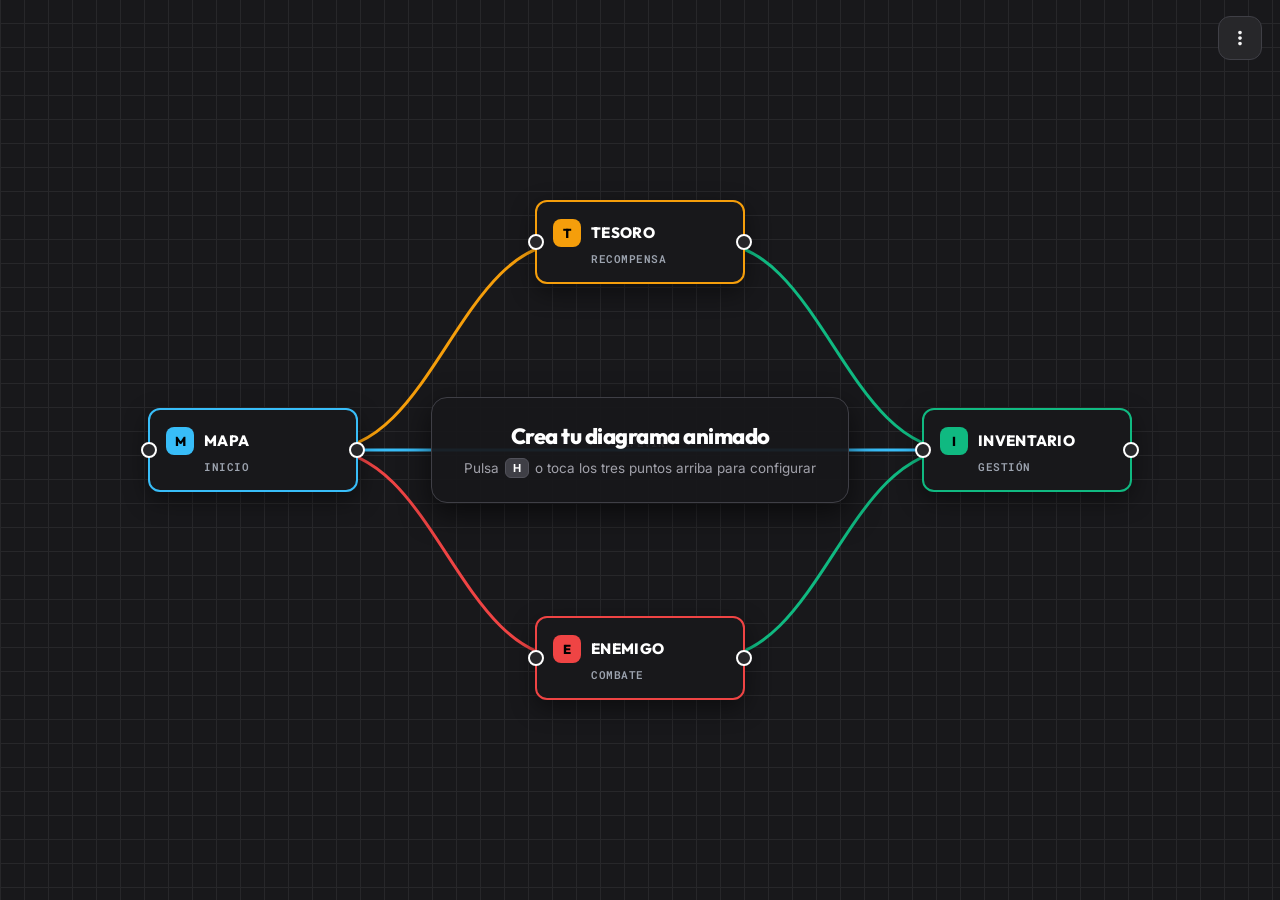
==== flowmotion/index.html @ aada5328 "feat(flowmotion): anadir FlowMotion Studio para diagramas animados y mazmorras procedurales con IA" ====
<!DOCTYPE html>
<html lang="es">
<head>
  <script>
    (function() {
      let p = window.location.pathname;
      if (p.endsWith('.html')) p = p.replace(/\.html$/, '');
      if (p.endsWith('/') && p !== '/') p = p.slice(0, -1);
      if (p !== window.location.pathname) {
        window.history.replaceState(null, '', p + window.location.search + window.location.hash);
      }
    })();
  </script>
  <meta charset="UTF-8">
  <meta name="viewport" content="width=device-width, initial-scale=1.0">
  <title>FlowMotion - Diagramas y Mazmorras Animadas</title>
  <link rel="icon" href="/favicon.ico" sizes="any">
  <link rel="preconnect" href="https://fonts.googleapis.com">
  <link rel="preconnect" href="https://fonts.gstatic.com">
  <link href="https://fonts.googleapis.com/css2?family=Inter:wght@400;500;600;700;800;900&family=Outfit:wght@600;700;800;900&family=Roboto+Mono:wght@400;600&display=swap" rel="stylesheet">
  <link rel="stylesheet" href="/flowmotion/style.css">
</head>
<body class="bg-transparent">

  <!-- Mensaje de bienvenida inicial en el centro -->
  <div id="welcome-hint" class="welcome-hint" title="Haz clic o pulsa H para abrir el panel">
    <div class="welcome-hint-title">Crea tu diagrama animado</div>
    <div class="welcome-hint-sub">
      Pulsa <kbd class="keyboard-badge">H</kbd> o toca los tres puntos arriba para configurar
    </div>
  </div>

  <!-- Botón 3 Puntos Arriba a la Derecha -->
  <button class="top-menu-btn" id="menu-btn" title="Configurar FlowMotion">
    <svg viewBox="0 0 24 24">
      <path d="M12 8c1.1 0 2-.9 2-2s-.9-2-2-2-2 .9-2 2 .9 2 2 2zm0 2c-1.1 0-2 .9-2 2s.9 2 2 2 2-.9 2-2-.9-2-2-2zm0 6c-1.1 0-2 .9-2 2s.9 2 2 2 2-.9 2-2-.9-2-2-2z"/>
    </svg>
  </button>

  <!-- LIENZO DE ANIMACIÓN -->
  <div id="stage">
    <!-- Capa SVG para conexiones y flechas -->
    <svg id="stage-connections-svg" class="stage-svg-layer">
      <defs>
        <!-- Marcadores de flechas para cada color -->
        <marker id="arrowhead-sky" markerWidth="10" markerHeight="10" refX="8" refY="5" orient="auto">
          <path d="M 0 1 L 9 5 L 0 9 z" fill="#38bdf8"/>
        </marker>
        <marker id="arrowhead-amber" markerWidth="10" markerHeight="10" refX="8" refY="5" orient="auto">
          <path d="M 0 1 L 9 5 L 0 9 z" fill="#f59e0b"/>
        </marker>
        <marker id="arrowhead-emerald" markerWidth="10" markerHeight="10" refX="8" refY="5" orient="auto">
          <path d="M 0 1 L 9 5 L 0 9 z" fill="#10b981"/>
        </marker>
        <marker id="arrowhead-rose" markerWidth="10" markerHeight="10" refX="8" refY="5" orient="auto">
          <path d="M 0 1 L 9 5 L 0 9 z" fill="#ef4444"/>
        </marker>
        <marker id="arrowhead-violet" markerWidth="10" markerHeight="10" refX="8" refY="5" orient="auto">
          <path d="M 0 1 L 9 5 L 0 9 z" fill="#a855f7"/>
        </marker>
        <marker id="arrowhead-white" markerWidth="10" markerHeight="10" refX="8" refY="5" orient="auto">
          <path d="M 0 1 L 9 5 L 0 9 z" fill="#ffffff"/>
        </marker>
      </defs>
      <!-- Grupo de líneas dinámicas -->
      <g id="connections-group"></g>
      <!-- Línea temporal al arrastrar para conectar punta a punta -->
      <path id="drag-connect-path" class="drag-connect-path" d="" fill="none" stroke="#38bdf8" stroke-width="3" stroke-dasharray="6,6" style="display: none;"/>
    </svg>

    <!-- Contenedor interactivo de bloques / nodos -->
    <div id="nodes-container" class="nodes-container"></div>

    <!-- Contenedor para el modo Mazmorra / Cuadrícula 5x5 Procedural -->
    <div id="dungeon-container" class="dungeon-container" style="display: none;">
      <div class="dungeon-wrapper">
        <div class="dungeon-header">
          <span class="dungeon-title">MAZMORRA PROCEDURAL 5x5</span>
          <span class="dungeon-sub" id="dungeon-step-info">Paso 0 / 25</span>
        </div>
        <div id="dungeon-grid" class="dungeon-grid"></div>
        <div class="dungeon-legend">
          <span class="legend-item"><span class="legend-color legend-start"></span> Inicio</span>
          <span class="legend-item"><span class="legend-color legend-good"></span> Camino Válido</span>
          <span class="legend-item"><span class="legend-color legend-bad"></span> Trampa / Bloqueo</span>
          <span class="legend-item"><span class="legend-color legend-goal"></span> Meta</span>
        </div>
      </div>
    </div>
  </div>

  <!-- PANEL DE CONTROL FLOTANTE (ESTILO POPFX) -->
  <aside class="control-panel hidden" id="control-panel">
    
    <!-- Pestañas de Selección (Iconos vectoriales limpios sin emojis) -->
    <div class="panel-tabs">
      <button class="tab-btn active" data-tab="tab-blocks">
        <svg viewBox="0 0 24 24" width="15" height="15" fill="none" stroke="currentColor" stroke-width="2" stroke-linecap="round" stroke-linejoin="round">
          <rect x="3" y="3" width="7" height="7"></rect>
          <rect x="14" y="3" width="7" height="7"></rect>
          <rect x="14" y="14" width="7" height="7"></rect>
          <rect x="3" y="14" width="7" height="7"></rect>
        </svg>
        <span>Bloques</span>
      </button>
      <button class="tab-btn" data-tab="tab-settings">
        <svg viewBox="0 0 24 24" width="15" height="15" fill="none" stroke="currentColor" stroke-width="2" stroke-linecap="round" stroke-linejoin="round">
          <polyline points="22 12 18 12 15 21 9 3 6 12 2 12"></polyline>
        </svg>
        <span>Animación</span>
      </button>
      <button class="tab-btn" data-tab="tab-screen">
        <svg viewBox="0 0 24 24" width="15" height="15" fill="none" stroke="currentColor" stroke-width="2" stroke-linecap="round" stroke-linejoin="round">
          <rect x="2" y="3" width="20" height="14" rx="2" ry="2"></rect>
          <line x1="8" y1="21" x2="16" y2="21"></line>
          <line x1="12" y1="17" x2="12" y2="21"></line>
        </svg>
        <span>Fondo</span>
      </button>
      <button class="tab-btn" data-tab="tab-export">
        <svg viewBox="0 0 24 24" width="15" height="15" fill="none" stroke="currentColor" stroke-width="2" stroke-linecap="round" stroke-linejoin="round">
          <path d="M21 15v4a2 2 0 0 1-2 2H5a2 2 0 0 1-2-2v-4"></path>
          <polyline points="7 10 12 15 17 10"></polyline>
          <line x1="12" y1="15" x2="12" y2="3"></line>
        </svg>
        <span>Descargar</span>
      </button>
    </div>

    <!-- Contenido del Panel -->
    <div class="panel-body">
      
      <!-- TAB 1: BLOQUES, CONEXIONES Y PRESETS CON IA -->
      <div class="tab-content active" id="tab-blocks">
        
        <!-- Botones Principales de IA -->
        <div class="ai-action-bar">
          <button type="button" class="btn-ai-import" id="btn-open-ai-modal">
            <svg viewBox="0 0 24 24" width="15" height="15" fill="none" stroke="currentColor" stroke-width="2.2" stroke-linecap="round" stroke-linejoin="round">
              <polyline points="16 18 22 12 16 6"></polyline>
              <polyline points="8 6 2 12 8 18"></polyline>
            </svg>
            <span>Importar Código IA</span>
          </button>
          <button type="button" class="btn-ai-prompt" id="btn-open-prompt-modal" title="Copiar prompt maestro para ChatGPT, Claude o Gemini">
            <svg viewBox="0 0 24 24" width="15" height="15" fill="none" stroke="currentColor" stroke-width="2.2" stroke-linecap="round" stroke-linejoin="round">
              <rect x="9" y="9" width="13" height="13" rx="2" ry="2"></rect>
              <path d="M5 15H4a2 2 0 0 1-2-2V4a2 2 0 0 1 2-2h9a2 2 0 0 1 2 2v1"></path>
            </svg>
            <span>Prompt Maestro</span>
          </button>
        </div>

        <!-- Presets Rápidos -->
        <div class="presets-title">PRESETS INSTANTÁNEOS:</div>
        <div class="preset-btn-group">
          <button type="button" class="preset-btn" id="btn-preset-castlecat">
            <svg viewBox="0 0 24 24" width="14" height="14" fill="none" stroke="currentColor" stroke-width="2"><circle cx="12" cy="12" r="10"/><path d="M12 6v6l4 2"/></svg>
            Ciclo de Juego (RPG)
          </button>
          <button type="button" class="preset-btn" id="btn-preset-server">
            <svg viewBox="0 0 24 24" width="14" height="14" fill="none" stroke="currentColor" stroke-width="2"><rect x="2" y="2" width="20" height="8" rx="2"/><rect x="2" y="14" width="20" height="8" rx="2"/><line x1="6" y1="6" x2="6.01" y2="6"/><line x1="6" y1="18" x2="6.01" y2="18"/></svg>
            Estructura Servidor
          </button>
          <button type="button" class="preset-btn" id="btn-preset-dungeon">
            <svg viewBox="0 0 24 24" width="14" height="14" fill="none" stroke="currentColor" stroke-width="2"><rect x="3" y="3" width="7" height="7"/><rect x="14" y="3" width="7" height="7"/><rect x="14" y="14" width="7" height="7"/><rect x="3" y="14" width="7" height="7"/></svg>
            Mazmorra 5x5
          </button>
          <button type="button" class="preset-btn" id="btn-preset-tree">
            <svg viewBox="0 0 24 24" width="14" height="14" fill="none" stroke="currentColor" stroke-width="2"><circle cx="12" cy="5" r="3"/><circle cx="5" cy="19" r="3"/><circle cx="19" cy="19" r="3"/><path d="M12 8v4m-7 4l4.5-4m10 0l-4.5 4"/></svg>
            Árbol Habilidades
          </button>
        </div>

        <!-- Acciones de Bloques -->
        <div class="block-actions-row">
          <button type="button" class="btn-block-action" id="btn-add-block">
            <svg viewBox="0 0 24 24" width="14" height="14" fill="none" stroke="currentColor" stroke-width="2.5"><line x1="12" y1="5" x2="12" y2="19"></line><line x1="5" y1="12" x2="19" y2="12"></line></svg>
            Añadir Bloque
          </button>
          <button type="button" class="btn-block-action" id="btn-toggle-connect-mode">
            <svg viewBox="0 0 24 24" width="14" height="14" fill="none" stroke="currentColor" stroke-width="2.2"><path d="M5 12h14M12 5l7 7-7 7"/></svg>
            <span id="connect-mode-label">Unir Nodos</span>
          </button>
        </div>

        <div class="tip-box-compact">
          Tip: Arrastra los bloques con el ratón o tira del punto lateral de un bloque hacia otro para conectarlos punta a punta.
        </div>

        <!-- Lista de Bloques en Escena -->
        <div class="gallery-header">
          <div class="gallery-counter">
            <span>Bloques activos:</span>
            <span class="badge-count" id="nodes-badge-count">0</span>
          </div>
          <button type="button" class="btn-clear-all" id="btn-clear-blocks">Limpiar todos</button>
        </div>

        <div class="blocks-list" id="blocks-list">
          <!-- Se genera dinámicamente -->
        </div>

        <!-- Lista de Conexiones -->
        <div class="gallery-header" style="margin-top: 14px;">
          <div class="gallery-counter">
            <span>Flechas / Conexiones:</span>
            <span class="badge-count" id="connections-badge-count">0</span>
          </div>
        </div>

        <div class="connections-list" id="connections-list">
          <!-- Se genera dinámicamente -->
        </div>

      </div>

      <!-- TAB 2: ANIMACIÓN Y MODOS -->
      <div class="tab-content" id="tab-settings">
        
        <!-- Selector de Modo Principal -->
        <div class="setting-row">
          <span class="setting-label">Modo de Visualización</span>
          <div class="pill-selector">
            <button type="button" class="pill-opt active" id="mode-diagram" data-mode="diagram">
              Diagrama de Nodos
            </button>
            <button type="button" class="pill-opt" id="mode-dungeon" data-mode="dungeon">
              Mazmorra 5x5
            </button>
          </div>
        </div>

        <!-- Controles específicos de Mazmorra 5x5 -->
        <div id="dungeon-controls" style="display: none; flex-direction: column; gap: 12px; background: #18181b; padding: 12px; border-radius: 10px; border: 1px solid #27272a;">
          <div class="setting-row">
            <span class="setting-label">Herramienta de Celdas</span>
            <div class="pill-selector" id="dungeon-tool-selector">
              <button type="button" class="pill-opt active" data-tool="good">Camino Verde</button>
              <button type="button" class="pill-opt" data-tool="bad">Trampa Roja</button>
              <button type="button" class="pill-opt" data-tool="empty">Neutro</button>
            </div>
          </div>
          <button type="button" class="preset-btn" id="btn-regen-dungeon" style="width: 100%;">
            <svg viewBox="0 0 24 24" width="14" height="14" fill="none" stroke="currentColor" stroke-width="2"><path d="M21.5 2v6h-6M21.34 15.57a10 10 0 1 1-.57-8.38l5.67-5.67"/></svg>
            Generar Nueva Mazmorra Aleatoria
          </button>
        </div>

        <!-- Velocidad de Animación / Intervalo de Pasos -->
        <div class="setting-row">
          <div class="setting-label-wrap">
            <span class="setting-label">Velocidad del Flujo (Paso a paso)</span>
            <span class="setting-value" id="val-step-speed">0.5 seg</span>
          </div>
          <input type="range" id="param-step-speed" min="0.15" max="1.5" step="0.05" value="0.5">
        </div>

        <!-- Efecto de Entrada de los Bloques -->
        <div class="setting-row">
          <span class="setting-label">Efecto de Entrada</span>
          <select class="custom-select" id="param-anim-effect">
            <option value="bounce" selected>Pop Elástico (Bounce)</option>
            <option value="lift">Elevación 3D (Lift)</option>
            <option value="zoom">Zoom Suave</option>
            <option value="fade">Desvanecimiento (Fade)</option>
          </select>
        </div>

        <!-- Tamaño de Bloques -->
        <div class="setting-row">
          <div class="setting-label-wrap">
            <span class="setting-label">Escala de Bloques</span>
            <span class="setting-value" id="val-block-scale">1.0x</span>
          </div>
          <input type="range" id="param-block-scale" min="0.7" max="1.6" step="0.05" value="1.0">
        </div>

        <!-- Grosor de Flechas -->
        <div class="setting-row">
          <div class="setting-label-wrap">
            <span class="setting-label">Grosor de Flechas</span>
            <span class="setting-value" id="val-arrow-width">3 px</span>
          </div>
          <input type="range" id="param-arrow-width" min="2" max="8" step="1" value="3">
        </div>

        <!-- Sonido de Animación (pupupup) -->
        <div class="sound-control-wrap">
          <label class="custom-checkbox-row">
            <input type="checkbox" id="param-sound-enabled" class="custom-checkbox-input" checked>
            <span class="custom-checkbox-box">
              <svg viewBox="0 0 24 24" width="12" height="12" fill="none" stroke="currentColor" stroke-width="3" stroke-linecap="round" stroke-linejoin="round">
                <polyline points="20 6 9 17 4 12"></polyline>
              </svg>
            </span>
            <span class="custom-checkbox-label">Sonido pop "pupupup" sincronizado</span>
          </label>
        </div>

        <!-- Bucle automático -->
        <div class="setting-row" style="margin-top: -4px;">
          <label class="custom-checkbox-row">
            <input type="checkbox" id="param-loop-enabled" class="custom-checkbox-input">
            <span class="custom-checkbox-box">
              <svg viewBox="0 0 24 24" width="12" height="12" fill="none" stroke="currentColor" stroke-width="3" stroke-linecap="round" stroke-linejoin="round">
                <polyline points="20 6 9 17 4 12"></polyline>
              </svg>
            </span>
            <span class="custom-checkbox-label">Repetir en bucle</span>
          </label>
        </div>

      </div>

      <!-- TAB 3: FONDO Y PANTALLA CROMA -->
      <div class="tab-content" id="tab-screen">
        <div class="setting-row">
          <span class="setting-label">Color de Fondo para Edición (Chroma Key)</span>
          <div class="bg-selector-row">
            <button type="button" class="bg-color-dot dot-green" data-bg="bg-croma-green" title="Verde Croma"></button>
            <button type="button" class="bg-color-dot dot-blue" data-bg="bg-croma-blue" title="Azul Croma"></button>
            <button type="button" class="bg-color-dot dot-dark" data-bg="bg-dark" title="Negro Studio"></button>
            <button type="button" class="bg-color-dot dot-white" data-bg="bg-light" title="Blanco"></button>
            <button type="button" class="bg-color-dot dot-transparent active" data-bg="bg-transparent" title="Transparente"></button>
          </div>
        </div>

        <div style="background: #18181b; border: 1px solid #27272a; padding: 14px; border-radius: 10px; font-size: 12.5px; color: #d4d4d8; line-height: 1.6;">
          <strong style="color: #ffffff; display: block; margin-bottom: 5px;">Atajos de Teclado:</strong>
          Pulsa <kbd class="keyboard-badge">H</kbd> para ocultar o mostrar este panel.<br>
          Pulsa <kbd class="keyboard-badge">Espacio</kbd> para iniciar o pausar.<br>
          Pulsa <kbd class="keyboard-badge">R</kbd> para reiniciar al fotograma cero.<br>
          Pulsa <kbd class="keyboard-badge">F11</kbd> para pantalla completa.
        </div>
      </div>

      <!-- TAB 4: DESCARGAR SECUENCIA PNG (ZIP) -->
      <div class="tab-content" id="tab-export">
        
        <!-- Duración -->
        <div class="setting-row">
          <div class="setting-label-wrap">
            <span class="setting-label">Duración de la secuencia</span>
            <span class="setting-value" id="val-export-duration">5 seg</span>
          </div>
          <input type="range" id="param-export-duration" min="2" max="30" step="1" value="5">
          <div class="export-preset-chips">
            <button type="button" class="chip-btn" data-duration="3">3s</button>
            <button type="button" class="chip-btn active" data-duration="5">5s</button>
            <button type="button" class="chip-btn" data-duration="8">8s</button>
            <button type="button" class="chip-btn" data-duration="12">12s</button>
            <button type="button" class="chip-btn" data-duration="20">20s</button>
          </div>
        </div>

        <!-- FPS -->
        <div class="setting-row">
          <span class="setting-label">Fotogramas por segundo (FPS)</span>
          <div class="pill-selector" id="fps-selector">
            <button type="button" class="pill-opt" data-fps="15">15 fps</button>
            <button type="button" class="pill-opt" data-fps="24">24 fps</button>
            <button type="button" class="pill-opt active" data-fps="30">30 fps</button>
            <button type="button" class="pill-opt" data-fps="60">60 fps</button>
          </div>
        </div>

        <!-- Fondo -->
        <div class="setting-row">
          <span class="setting-label">Fondo de los fotogramas PNG</span>
          <div class="pill-selector" id="export-bg-selector">
            <button type="button" class="pill-opt active" data-bg-mode="transparent">
              Transparente (Canal Alfa)
            </button>
            <button type="button" class="pill-opt" data-bg-mode="current">
              Fondo Actual
            </button>
          </div>
        </div>

        <!-- Resolución -->
        <div class="setting-row">
          <span class="setting-label">Resolución de renderizado</span>
          <select class="custom-select" id="param-export-res">
            <option value="1920x1080" selected>Full HD 1080p (1920 × 1080)</option>
            <option value="1080x1920">Vertical 9:16 (1080 × 1920 - Shorts)</option>
            <option value="1280x720">HD 720p (1280 × 720)</option>
            <option value="screen">Pantalla Actual</option>
          </select>
        </div>

        <!-- Opciones de exportación -->
        <div class="setting-row">
          <label class="custom-checkbox-row">
            <input type="checkbox" id="param-export-restart" class="custom-checkbox-input" checked>
            <span class="custom-checkbox-box">
              <svg viewBox="0 0 24 24" width="12" height="12" fill="none" stroke="currentColor" stroke-width="3" stroke-linecap="round" stroke-linejoin="round">
                <polyline points="20 6 9 17 4 12"></polyline>
              </svg>
            </span>
            <span class="custom-checkbox-label">Reiniciar animación al empezar</span>
          </label>
        </div>

        <div class="setting-row" style="margin-top: -6px;">
          <label class="custom-checkbox-row">
            <input type="checkbox" id="param-export-mute" class="custom-checkbox-input" checked>
            <span class="custom-checkbox-box">
              <svg viewBox="0 0 24 24" width="12" height="12" fill="none" stroke="currentColor" stroke-width="3" stroke-linecap="round" stroke-linejoin="round">
                <polyline points="20 6 9 17 4 12"></polyline>
              </svg>
            </span>
            <span class="custom-checkbox-label">Silenciar sonido durante la descarga</span>
          </label>
        </div>

        <!-- Tarjeta resumen -->
        <div class="export-summary-card">
          <div class="export-summary-line">
            <span class="summary-key">Total fotogramas:</span>
            <span class="summary-val" id="summary-frames-count">150 PNGs</span>
          </div>
          <div class="export-summary-line">
            <span class="summary-key">Formato de salida:</span>
            <span class="summary-val">Secuencia PNG en .zip</span>
          </div>
        </div>

        <!-- Botón de acción principal -->
        <button type="button" class="btn-export-action" id="btn-start-export">
          <svg viewBox="0 0 24 24" width="17" height="17" fill="none" stroke="currentColor" stroke-width="2.2" stroke-linecap="round" stroke-linejoin="round">
            <path d="M21 15v4a2 2 0 0 1-2 2H5a2 2 0 0 1-2-2v-4"></path>
            <polyline points="7 10 12 15 17 10"></polyline>
            <line x1="12" y1="15" x2="12" y2="3"></line>
          </svg>
          <span>Iniciar Descarga (.zip)</span>
        </button>

      </div>

    </div>

    <!-- Pie del Panel -->
    <div class="panel-footer">
      <div class="footer-btn-row">
        <button type="button" class="btn-main-play" id="btn-play">
          <svg viewBox="0 0 24 24" width="18" height="18" fill="currentColor">
            <path d="M8 5v14l11-7z"/>
          </svg>
          <span id="play-text">Iniciar Animación</span>
        </button>
        <button type="button" class="btn-main-reset" id="btn-reset" title="Reiniciar (R)">
          <svg viewBox="0 0 24 24" width="16" height="16" fill="currentColor">
            <path d="M17.65 6.35A7.958 7.958 0 0 0 12 4c-4.42 0-7.99 3.58-7.99 8s3.57 8 7.99 8c3.73 0 6.84-2.55 7.73-6h-2.08A5.99 5.99 0 0 1 12 18c-3.31 0-6-2.69-6-6s2.69-6 6-6c1.66 0 3.14.69 4.22 1.78L13 11h7V4l-2.35 2.35z"/>
          </svg>
          <span>Reiniciar</span>
        </button>
      </div>

      <div class="footer-sub-links">
        <a href="/" class="exit-link">
          <svg viewBox="0 0 24 24" fill="none" stroke="currentColor" stroke-width="2" stroke-linecap="round" stroke-linejoin="round">
            <path d="M9 21H5a2 2 0 0 1-2-2V5a2 2 0 0 1 2-2h4"></path>
            <polyline points="16 17 21 12 16 7"></polyline>
            <line x1="21" y1="12" x2="9" y2="12"></line>
          </svg>
          <span>Salir al Menú</span>
        </a>
      </div>
    </div>
  </aside>

  <!-- BANNER FLOTANTE DE PROGRESO DE EXPORTACIÓN -->
  <div id="export-banner" class="export-banner hidden">
    <div class="export-banner-inner">
      <div class="export-banner-header">
        <div class="export-banner-status">
          <div class="export-spinner" id="export-spinner"></div>
          <div class="export-text-group">
            <div class="export-banner-title" id="export-status-title">Capturando fotogramas...</div>
            <div class="export-banner-sub" id="export-status-sub">Fotograma 0 / 150 (0%)</div>
          </div>
        </div>
        <button type="button" class="btn-export-cancel" id="btn-cancel-export" title="Cancelar">
          <svg viewBox="0 0 24 24" width="13" height="13" fill="none" stroke="currentColor" stroke-width="2.5" stroke-linecap="round">
            <line x1="18" y1="6" x2="6" y2="18"></line>
            <line x1="6" y1="6" x2="18" y2="18"></line>
          </svg>
          <span id="btn-cancel-export-text">Cancelar</span>
        </button>
      </div>
      <div class="export-progress-track">
        <div class="export-progress-bar" id="export-progress-fill" style="width: 0%;"></div>
      </div>
    </div>
  </div>

  <!-- MODAL: IMPORTAR CÓDIGO IA -->
  <div id="modal-ai-code" class="modal-overlay hidden">
    <div class="modal-box">
      <div class="modal-header">
        <div class="modal-title">
          <svg viewBox="0 0 24 24" width="18" height="18" fill="none" stroke="currentColor" stroke-width="2" stroke-linecap="round" stroke-linejoin="round">
            <polyline points="16 18 22 12 16 6"></polyline>
            <polyline points="8 6 2 12 8 18"></polyline>
          </svg>
          <span>Importar Código generado por IA</span>
        </div>
        <button type="button" class="modal-close-btn" id="btn-close-ai-modal">
          <svg viewBox="0 0 24 24" width="16" height="16" fill="none" stroke="currentColor" stroke-width="2.5"><line x1="18" y1="6" x2="6" y2="18"></line><line x1="6" y1="6" x2="18" y2="18"></line></svg>
        </button>
      </div>
      <div class="modal-body">
        <p class="modal-desc">
          Pega aquí el bloque JSON o FlowScript generado por ChatGPT, Claude, Gemini o Antigravity:
        </p>
        <textarea id="ai-code-input" class="ai-textarea" placeholder='{
  "nodes": [
    { "id": "cliente", "title": "CLIENTE", "subtitle": "NAVEGADOR", "color": "#38bdf8", "x": 400, "y": 540 },
    { "id": "servidor", "title": "SERVIDOR", "subtitle": "API REST", "color": "#10b981", "x": 960, "y": 540 },
    { "id": "db", "title": "BASE DATOS", "subtitle": "POSTGRES", "color": "#f59e0b", "x": 1520, "y": 540 }
  ],
  "sequence": [
    { "type": "popup", "target": "cliente" },
    { "type": "arrow", "from": "cliente", "to": "servidor", "color": "#38bdf8" },
    { "type": "popup", "target": "servidor" },
    { "type": "arrow", "from": "servidor", "to": "db", "color": "#10b981" },
    { "type": "popup", "target": "db" }
  ]
}'></textarea>
      </div>
      <div class="modal-footer">
        <button type="button" class="btn-modal-secondary" id="btn-format-example">Cargar Ejemplo</button>
        <button type="button" class="btn-modal-primary" id="btn-apply-ai-code">Aplicar al Diagrama</button>
      </div>
    </div>
  </div>

  <!-- MODAL: PROMPT MAESTRO PARA IA -->
  <div id="modal-master-prompt" class="modal-overlay hidden">
    <div class="modal-box">
      <div class="modal-header">
        <div class="modal-title">
          <svg viewBox="0 0 24 24" width="18" height="18" fill="none" stroke="currentColor" stroke-width="2" stroke-linecap="round" stroke-linejoin="round">
            <rect x="9" y="9" width="13" height="13" rx="2" ry="2"></rect>
            <path d="M5 15H4a2 2 0 0 1-2-2V4a2 2 0 0 1 2-2h9a2 2 0 0 1 2 2v1"></path>
          </svg>
          <span>Prompt Maestro para Copiar a la IA</span>
        </div>
        <button type="button" class="modal-close-btn" id="btn-close-prompt-modal">
          <svg viewBox="0 0 24 24" width="16" height="16" fill="none" stroke="currentColor" stroke-width="2.5"><line x1="18" y1="6" x2="6" y2="18"></line><line x1="6" y1="6" x2="18" y2="18"></line></svg>
        </button>
      </div>
      <div class="modal-body">
        <p class="modal-desc">
          Copia este prompt y envíaselo a ChatGPT, Claude o Gemini para que te diseñe cualquier diagrama animado:
        </p>
        <textarea id="master-prompt-text" class="ai-textarea" readonly>Actúa como un diseñador de diagramas de flujo animados para FlowMotion Studio.
Genera un bloque de código en formato JSON según esta estructura exacta para el siguiente flujo:
[ESCRIBE AQUÍ TU IDEA, EJEMPLO: "Estructura de un juego online: cliente envía input al servidor, el servidor calcula la física y sincroniza con la base de datos"]

Especificaciones obligatorias:
1. Resolución estándar: 1920x1080.
2. Cada nodo tiene: "id", "title", "subtitle", "color" (hex plano: #38bdf8, #10b981, #f59e0b, #ef4444, #a855f7), "badge" opcional (1 letra o icono) y coordenadas aproximadas ("x", "y") distribuidas en el lienzo de 1920x1080.
3. La lista "sequence" define el orden temporal exacto de la animación con "type" ("popup", "arrow", "loop"), "duration" y los nodos conectados.
4. Devuelve ÚNICAMENTE el bloque de código JSON dentro de un bloque markdown ```json ... ``` sin textos de relleno.</textarea>
      </div>
      <div class="modal-footer">
        <button type="button" class="btn-modal-primary" id="btn-copy-prompt">Copiar Prompt al Portapapeles</button>
      </div>
    </div>
  </div>

  <!-- LIBRERÍA JSZIP LOCAL -->
  <script src="/flowmotion/jszip.min.js"></script>

  <!-- SCRIPT PRINCIPAL -->
  <script src="/flowmotion/script.js"></script>
</body>
</html>
---- flowmotion/style.css ----
* {
  box-sizing: border-box;
  margin: 0;
  padding: 0;
}

:root {
  --bg-croma-green: #00ff00;
  --bg-croma-blue: #0033cc;
  --bg-dark: #0f172a;
  --bg-light: #f8fafc;
  --panel-bg: rgba(24, 24, 27, 0.96);
  --panel-border: #323238;
  --text-main: #f3f4f6;
  --text-muted: #9ca3af;
  --accent-blue: #38bdf8;
  --accent-green: #10b981;
  --accent-amber: #f59e0b;
  --accent-red: #ef4444;
  --accent-purple: #a855f7;
  --primary: #27272a;
  --primary-hover: #3f3f46;
}

body {
  background-color: var(--bg-dark);
  color: var(--text-main);
  font-family: 'Inter', -apple-system, BlinkMacSystemFont, sans-serif;
  min-height: 100vh;
  overflow: hidden;
  user-select: none;
  transition: background-color 0.2s ease;
  position: relative;
}

/* Fondos Croma y Estudio (Cero Degradados) */
body.bg-transparent {
  background-color: #18181b;
  background-image: 
    repeating-linear-gradient(0deg, #27272a, #27272a 1px, transparent 1px, transparent 24px),
    repeating-linear-gradient(90deg, #27272a, #27272a 1px, transparent 1px, transparent 24px);
  background-size: 24px 24px;
}

body.bg-croma-green { background-color: #00ff00 !important; background-image: none !important; }
body.bg-croma-blue { background-color: #0033cc !important; background-image: none !important; }
body.bg-dark { background-color: #0f172a !important; background-image: none !important; }
body.bg-light { background-color: #f1f5f9 !important; background-image: none !important; }

/* ========================================================
   BIENVENIDA Y BOTÓN SUPERIOR (IDÉNTICO A POPFX)
   ======================================================== */
.welcome-hint {
  position: fixed;
  top: 50%;
  left: 50%;
  transform: translate(-50%, -50%);
  background-color: rgba(24, 24, 27, 0.94);
  border: 1px solid #3f3f46;
  border-radius: 16px;
  padding: 24px 32px;
  text-align: center;
  z-index: 100;
  box-shadow: 0 10px 30px rgba(0, 0, 0, 0.6);
  cursor: pointer;
  transition: opacity 0.25s ease, transform 0.25s ease;
}

.welcome-hint.dismissed {
  opacity: 0;
  pointer-events: none;
  transform: translate(-50%, -46%) scale(0.96);
}

.welcome-hint-title {
  font-family: 'Outfit', sans-serif;
  font-size: 22px;
  font-weight: 800;
  color: #ffffff;
  margin-bottom: 8px;
  letter-spacing: -0.5px;
}

.welcome-hint-sub {
  font-size: 13.5px;
  color: #a1a1aa;
  display: flex;
  align-items: center;
  justify-content: center;
  gap: 6px;
}

.keyboard-badge {
  background-color: #3f3f46;
  border: 1px solid #52525b;
  color: #ffffff;
  font-size: 11px;
  font-weight: 700;
  padding: 2px 7px;
  border-radius: 6px;
  font-family: inherit;
}

.top-menu-btn {
  position: fixed;
  top: 16px;
  right: 18px;
  width: 44px;
  height: 44px;
  background-color: #27272a;
  border: 1px solid #3f3f46;
  border-radius: 12px;
  color: #f4f4f5;
  display: flex;
  align-items: center;
  justify-content: center;
  cursor: pointer;
  z-index: 110;
  transition: background-color 0.15s ease, transform 0.1s ease;
}

.top-menu-btn:hover {
  background-color: #3f3f46;
}

.top-menu-btn:active {
  transform: scale(0.95);
}

.top-menu-btn svg {
  width: 22px;
  height: 22px;
  fill: currentColor;
}

/* ========================================================
   STAGE / LIENZO DE ANIMACIÓN (1920x1080 COORDINATES)
   ======================================================== */
#stage {
  position: fixed;
  top: 0;
  left: 0;
  width: 100vw;
  height: 100vh;
  overflow: hidden;
  z-index: 10;
}

.stage-svg-layer {
  position: absolute;
  top: 0;
  left: 0;
  width: 100%;
  height: 100%;
  pointer-events: none;
  z-index: 15;
}

.stage-svg-layer path,
.stage-svg-layer g {
  pointer-events: stroke;
}

.nodes-container {
  position: absolute;
  top: 0;
  left: 0;
  width: 100%;
  height: 100%;
  z-index: 20;
}

/* ========================================================
   BLOQUES / NODOS EN EL LIENZO
   ======================================================== */
.diagram-node {
  position: absolute;
  width: 210px;
  min-height: 84px;
  background-color: #18181b;
  border: 2px solid #38bdf8;
  border-radius: 12px;
  box-shadow: 0 8px 24px rgba(0, 0, 0, 0.45);
  cursor: move;
  display: flex;
  flex-direction: column;
  justify-content: center;
  padding: 12px 16px;
  box-sizing: border-box;
  transform-origin: center center;
  will-change: transform, opacity;
  transition: box-shadow 0.15s ease, border-color 0.15s ease;
  user-select: none;
}

.diagram-node:hover {
  box-shadow: 0 10px 30px rgba(0, 0, 0, 0.6);
}

.diagram-node.is-dragging {
  cursor: grabbing;
  z-index: 50 !important;
  opacity: 0.92;
}

.diagram-node.is-active-pulse {
  border-color: #ffffff !important;
  box-shadow: 0 0 0 4px rgba(255, 255, 255, 0.35), 0 12px 32px rgba(0, 0, 0, 0.8) !important;
}

.node-header {
  display: flex;
  align-items: center;
  gap: 10px;
  margin-bottom: 4px;
}

.node-badge {
  width: 28px;
  height: 28px;
  border-radius: 8px;
  background-color: #38bdf8;
  color: #000000;
  font-family: 'Outfit', sans-serif;
  font-weight: 800;
  font-size: 13px;
  display: flex;
  align-items: center;
  justify-content: center;
  flex-shrink: 0;
}

.node-badge svg {
  width: 16px;
  height: 16px;
  fill: currentColor;
}

.node-title {
  font-family: 'Outfit', sans-serif;
  font-weight: 800;
  font-size: 15px;
  color: #ffffff;
  letter-spacing: 0.3px;
  line-height: 1.2;
  overflow: hidden;
  text-overflow: ellipsis;
  white-space: nowrap;
}

.node-subtitle {
  font-family: 'Roboto Mono', monospace;
  font-size: 11px;
  font-weight: 600;
  color: #9ca3af;
  letter-spacing: 0.5px;
  margin-left: 38px;
  text-transform: uppercase;
  overflow: hidden;
  text-overflow: ellipsis;
  white-space: nowrap;
}

/* Puertos / Conectores de Bloques Punta a Punta */
.node-port {
  position: absolute;
  top: 50%;
  transform: translateY(-50%);
  width: 16px;
  height: 16px;
  background-color: #27272a;
  border: 2.5px solid #ffffff;
  border-radius: 50%;
  cursor: crosshair;
  z-index: 25;
  transition: transform 0.15s ease, background-color 0.15s ease;
}

.node-port:hover {
  transform: translateY(-50%) scale(1.4);
  background-color: #38bdf8;
}

.node-port-out {
  right: -9px;
}

.node-port-in {
  left: -9px;
}

/* ========================================================
   ANIMACIONES DE ENTRADA (POP BOUNCE / LIFT)
   ======================================================== */
@keyframes popElasticBounce {
  0% {
    transform: scale(0.3);
    opacity: 0;
  }
  60% {
    transform: scale(1.12);
    opacity: 1;
  }
  80% {
    transform: scale(0.96);
  }
  100% {
    transform: scale(1);
    opacity: 1;
  }
}

@keyframes popLiftIn {
  0% {
    transform: translateY(35px) scale(0.85);
    opacity: 0;
  }
  70% {
    transform: translateY(-6px) scale(1.02);
    opacity: 1;
  }
  100% {
    transform: translateY(0) scale(1);
    opacity: 1;
  }
}

@keyframes popZoomIn {
  0% {
    transform: scale(0.6);
    opacity: 0;
  }
  100% {
    transform: scale(1);
    opacity: 1;
  }
}

@keyframes popFadeIn {
  0% {
    opacity: 0;
  }
  100% {
    opacity: 1;
  }
}

.anim-bounce {
  animation: popElasticBounce 0.45s cubic-bezier(0.34, 1.56, 0.64, 1) forwards;
}

.anim-lift {
  animation: popLiftIn 0.45s cubic-bezier(0.2, 0.9, 0.3, 1) forwards;
}

.anim-zoom {
  animation: popZoomIn 0.35s ease-out forwards;
}

.anim-fade {
  animation: popFadeIn 0.35s ease-out forwards;
}

/* ========================================================
   FLECHAS Y CONEXIONES (SVG BEZIER)
   ======================================================== */
.connection-curve {
  fill: none;
  stroke-linecap: round;
  stroke-linejoin: round;
  transition: stroke 0.15s ease;
}

.connection-curve.animating {
  stroke-dasharray: 2000;
  stroke-dashoffset: 2000;
  animation: drawStroke linear forwards;
}

@keyframes drawStroke {
  to {
    stroke-dashoffset: 0;
  }
}

.connection-label {
  font-family: 'Roboto Mono', monospace;
  font-size: 11px;
  font-weight: 700;
  fill: #f4f4f5;
  text-anchor: middle;
  dominant-baseline: central;
}

.connection-label-bg {
  fill: #18181b;
  stroke: #3f3f46;
  stroke-width: 1.5px;
  rx: 6px;
}

/* ========================================================
   MODO MAZMORRA / CUADRÍCULA 5x5
   ======================================================== */
.dungeon-container {
  position: absolute;
  top: 50%;
  left: 50%;
  transform: translate(-50%, -50%);
  z-index: 20;
}

.dungeon-wrapper {
  background-color: #121214;
  border: 2px solid #27272a;
  border-radius: 18px;
  padding: 24px;
  box-shadow: 0 16px 40px rgba(0, 0, 0, 0.7);
  display: flex;
  flex-direction: column;
  align-items: center;
  gap: 16px;
}

.dungeon-header {
  display: flex;
  align-items: center;
  justify-content: space-between;
  width: 100%;
}

.dungeon-title {
  font-family: 'Outfit', sans-serif;
  font-weight: 800;
  font-size: 16px;
  letter-spacing: 0.5px;
  color: #ffffff;
}

.dungeon-sub {
  font-family: 'Roboto Mono', monospace;
  font-size: 12px;
  color: #a1a1aa;
}

.dungeon-grid {
  display: grid;
  grid-template-columns: repeat(5, 72px);
  grid-template-rows: repeat(5, 72px);
  gap: 12px;
}

.dungeon-cell {
  background-color: #27272a;
  border: 2px solid #3f3f46;
  border-radius: 10px;
  display: flex;
  align-items: center;
  justify-content: center;
  font-family: 'Outfit', sans-serif;
  font-weight: 800;
  font-size: 14px;
  color: #a1a1aa;
  cursor: pointer;
  position: relative;
  box-shadow: 0 5px 0 #18181b;
  transition: transform 0.15s ease, background-color 0.15s ease, border-color 0.15s ease, box-shadow 0.15s ease;
}

.dungeon-cell:hover {
  transform: translateY(-2px);
  box-shadow: 0 7px 0 #18181b;
  border-color: #52525b;
}

.dungeon-cell.cell-start {
  background-color: #0284c7;
  border-color: #38bdf8;
  color: #ffffff;
  box-shadow: 0 6px 0 #0369a1;
}

.dungeon-cell.cell-good {
  background-color: #059669;
  border-color: #10b981;
  color: #ffffff;
  box-shadow: 0 6px 0 #047857;
}

.dungeon-cell.cell-bad {
  background-color: #dc2626;
  border-color: #ef4444;
  color: #ffffff;
  box-shadow: 0 6px 0 #b91c1c;
}

.dungeon-cell.cell-goal {
  background-color: #d97706;
  border-color: #f59e0b;
  color: #ffffff;
  box-shadow: 0 6px 0 #b45309;
}

.dungeon-cell.is-elevated {
  transform: translateY(-10px) !important;
  box-shadow: 0 15px 0 #18181b, 0 20px 25px rgba(0, 0, 0, 0.5) !important;
}

.dungeon-legend {
  display: flex;
  align-items: center;
  gap: 16px;
  font-size: 12px;
  color: #d4d4d8;
  margin-top: 4px;
}

.legend-item {
  display: flex;
  align-items: center;
  gap: 6px;
}

.legend-color {
  width: 12px;
  height: 12px;
  border-radius: 3px;
}

.legend-start { background-color: #38bdf8; }
.legend-good { background-color: #10b981; }
.legend-bad { background-color: #ef4444; }
.legend-goal { background-color: #f59e0b; }

/* ========================================================
   PANEL DE CONTROL FLOTANTE (ESTRUCTURA EXACTA DE POPFX)
   ======================================================== */
.control-panel {
  position: fixed;
  top: 16px;
  left: 18px;
  width: 360px;
  max-height: calc(100vh - 32px);
  background-color: var(--panel-bg);
  border: 1px solid var(--panel-border);
  border-radius: 16px;
  z-index: 120;
  display: flex;
  flex-direction: column;
  box-shadow: 0 16px 40px rgba(0, 0, 0, 0.65);
  transition: transform 0.25s ease, opacity 0.25s ease;
  overflow: hidden;
}

.control-panel.hidden {
  transform: translateX(-400px);
  opacity: 0;
  pointer-events: none;
}

.panel-tabs {
  display: grid;
  grid-template-columns: repeat(4, 1fr);
  background-color: #121214;
  border-bottom: 1px solid var(--panel-border);
}

.tab-btn {
  background: none;
  border: none;
  color: var(--text-muted);
  padding: 12px 6px;
  font-size: 12px;
  font-weight: 600;
  cursor: pointer;
  display: flex;
  flex-direction: column;
  align-items: center;
  gap: 5px;
  transition: color 0.15s ease, background-color 0.15s ease;
}

.tab-btn:hover {
  color: var(--text-main);
  background-color: rgba(255, 255, 255, 0.03);
}

.tab-btn.active {
  color: #38bdf8;
  background-color: rgba(56, 189, 248, 0.08);
  border-bottom: 2px solid #38bdf8;
}

.panel-body {
  padding: 16px;
  overflow-y: auto;
  flex: 1;
  display: flex;
  flex-direction: column;
  gap: 14px;
}

.panel-body::-webkit-scrollbar {
  width: 6px;
}

.panel-body::-webkit-scrollbar-thumb {
  background-color: #3f3f46;
  border-radius: 3px;
}

.tab-content {
  display: none;
  flex-direction: column;
  gap: 14px;
}

.tab-content.active {
  display: flex;
}

/* Acciones de IA y Presets */
.ai-action-bar {
  display: grid;
  grid-template-columns: 1fr 1fr;
  gap: 8px;
}

.btn-ai-import,
.btn-ai-prompt {
  background-color: #27272a;
  border: 1px solid #3f3f46;
  color: #ffffff;
  padding: 9px 12px;
  border-radius: 8px;
  font-size: 12px;
  font-weight: 600;
  cursor: pointer;
  display: flex;
  align-items: center;
  justify-content: center;
  gap: 6px;
  transition: background-color 0.15s ease, border-color 0.15s ease;
}

.btn-ai-import {
  background-color: #0369a1;
  border-color: #38bdf8;
}

.btn-ai-import:hover {
  background-color: #0284c7;
}

.btn-ai-prompt:hover {
  background-color: #3f3f46;
  border-color: #52525b;
}

.presets-title {
  font-size: 10.5px;
  font-weight: 700;
  color: #a1a1aa;
  letter-spacing: 0.6px;
  margin-top: 4px;
}

.preset-btn-group {
  display: grid;
  grid-template-columns: 1fr 1fr;
  gap: 8px;
}

.preset-btn {
  background-color: #1f1f23;
  border: 1px solid #323238;
  color: #e4e4e7;
  padding: 9px 10px;
  border-radius: 8px;
  font-size: 11.5px;
  font-weight: 600;
  cursor: pointer;
  display: flex;
  align-items: center;
  gap: 6px;
  transition: background-color 0.15s ease, border-color 0.15s ease;
  text-align: left;
}

.preset-btn:hover {
  background-color: #27272a;
  border-color: #52525b;
  color: #ffffff;
}

.block-actions-row {
  display: grid;
  grid-template-columns: 1fr 1fr;
  gap: 8px;
  margin-top: 2px;
}

.btn-block-action {
  background-color: #27272a;
  border: 1px solid #3f3f46;
  color: #ffffff;
  padding: 9px 12px;
  border-radius: 8px;
  font-size: 12px;
  font-weight: 600;
  cursor: pointer;
  display: flex;
  align-items: center;
  justify-content: center;
  gap: 6px;
  transition: background-color 0.15s ease, border-color 0.15s ease;
}

.btn-block-action:hover {
  background-color: #3f3f46;
}

.btn-block-action.active-mode {
  background-color: #0284c7;
  border-color: #38bdf8;
}

.tip-box-compact {
  background-color: #18181b;
  border: 1px solid #27272a;
  padding: 8px 10px;
  border-radius: 8px;
  font-size: 11px;
  color: #a1a1aa;
  line-height: 1.4;
}

/* Listas de Bloques y Conexiones */
.gallery-header {
  display: flex;
  align-items: center;
  justify-content: space-between;
  margin-top: 6px;
}

.gallery-counter {
  font-size: 12px;
  font-weight: 600;
  color: #d4d4d8;
  display: flex;
  align-items: center;
  gap: 6px;
}

.badge-count {
  background-color: #3f3f46;
  color: #ffffff;
  padding: 2px 7px;
  border-radius: 99px;
  font-size: 11px;
  font-weight: 700;
}

.btn-clear-all {
  background: none;
  border: none;
  color: #ef4444;
  font-size: 11.5px;
  font-weight: 600;
  cursor: pointer;
  padding: 2px 6px;
  border-radius: 4px;
}

.btn-clear-all:hover {
  background-color: rgba(239, 68, 68, 0.12);
}

.blocks-list,
.connections-list {
  display: flex;
  flex-direction: column;
  gap: 6px;
  max-height: 170px;
  overflow-y: auto;
}

.block-item-row,
.conn-item-row {
  display: flex;
  align-items: center;
  justify-content: space-between;
  background-color: #18181b;
  border: 1px solid #27272a;
  padding: 6px 10px;
  border-radius: 8px;
  font-size: 12px;
}

.block-item-left {
  display: flex;
  align-items: center;
  gap: 8px;
  overflow: hidden;
}

.block-color-dot {
  width: 12px;
  height: 12px;
  border-radius: 4px;
  flex-shrink: 0;
}

.block-item-title {
  font-weight: 700;
  color: #ffffff;
  overflow: hidden;
  text-overflow: ellipsis;
  white-space: nowrap;
  max-width: 160px;
}

.btn-item-del {
  background: none;
  border: none;
  color: #71717a;
  cursor: pointer;
  padding: 2px;
  display: flex;
  align-items: center;
  justify-content: center;
  border-radius: 4px;
}

.btn-item-del:hover {
  color: #ef4444;
}

/* Filas de Configuración y Selectores */
.setting-row {
  display: flex;
  flex-direction: column;
  gap: 7px;
}

.setting-label-wrap {
  display: flex;
  align-items: center;
  justify-content: space-between;
}

.setting-label {
  font-size: 12px;
  font-weight: 600;
  color: #d4d4d8;
}

.setting-value {
  font-size: 11.5px;
  font-weight: 700;
  color: #38bdf8;
  font-family: 'Roboto Mono', monospace;
}

.pill-selector {
  display: flex;
  background-color: #18181b;
  border: 1px solid #27272a;
  border-radius: 8px;
  padding: 3px;
  gap: 3px;
}

.pill-opt {
  flex: 1;
  background: none;
  border: none;
  color: #a1a1aa;
  padding: 6px 8px;
  border-radius: 6px;
  font-size: 11.5px;
  font-weight: 600;
  cursor: pointer;
  text-align: center;
  transition: background-color 0.15s ease, color 0.15s ease;
}

.pill-opt.active {
  background-color: #27272a;
  color: #ffffff;
  border: 1px solid #3f3f46;
}

.custom-select {
  background-color: #18181b;
  border: 1px solid #27272a;
  color: #f4f4f5;
  padding: 8px 10px;
  border-radius: 8px;
  font-size: 12px;
  font-family: inherit;
  outline: none;
  cursor: pointer;
}

.custom-select:focus {
  border-color: #38bdf8;
}

/* Sliders */
input[type="range"] {
  -webkit-appearance: none;
  width: 100%;
  height: 6px;
  background-color: #27272a;
  border-radius: 3px;
  outline: none;
}

input[type="range"]::-webkit-slider-thumb {
  -webkit-appearance: none;
  width: 16px;
  height: 16px;
  border-radius: 50%;
  background-color: #ffffff;
  cursor: pointer;
  border: 2px solid #18181b;
}

/* Checkboxes personalizados */
.custom-checkbox-row {
  display: flex;
  align-items: center;
  gap: 8px;
  cursor: pointer;
}

.custom-checkbox-input {
  display: none;
}

.custom-checkbox-box {
  width: 18px;
  height: 18px;
  background-color: #18181b;
  border: 1.5px solid #3f3f46;
  border-radius: 5px;
  display: flex;
  align-items: center;
  justify-content: center;
  color: transparent;
  transition: all 0.15s ease;
  flex-shrink: 0;
}

.custom-checkbox-input:checked + .custom-checkbox-box {
  background-color: #0284c7;
  border-color: #38bdf8;
  color: #ffffff;
}

.custom-checkbox-label {
  font-size: 12px;
  color: #d4d4d8;
}

/* Selector de Fondos Croma */
.bg-selector-row {
  display: flex;
  gap: 10px;
}

.bg-color-dot {
  width: 32px;
  height: 32px;
  border-radius: 8px;
  border: 2px solid #3f3f46;
  cursor: pointer;
  transition: transform 0.1s ease, border-color 0.15s ease;
}

.bg-color-dot:hover {
  transform: scale(1.08);
}

.bg-color-dot.active {
  border-color: #ffffff;
  box-shadow: 0 0 0 2px #38bdf8;
}

.dot-green { background-color: #00ff00; }
.dot-blue { background-color: #0033cc; }
.dot-dark { background-color: #0f172a; }
.dot-white { background-color: #f8fafc; }
.dot-transparent {
  background-color: #27272a;
  background-image: 
    repeating-linear-gradient(0deg, #3f3f46, #3f3f46 1px, transparent 1px, transparent 6px),
    repeating-linear-gradient(90deg, #3f3f46, #3f3f46 1px, transparent 1px, transparent 6px);
  background-size: 6px 6px;
}

/* Chips de Duración de Exportación */
.export-preset-chips {
  display: flex;
  gap: 6px;
  margin-top: 4px;
}

.chip-btn {
  background-color: #18181b;
  border: 1px solid #27272a;
  color: #a1a1aa;
  padding: 4px 10px;
  border-radius: 6px;
  font-size: 11px;
  font-weight: 600;
  cursor: pointer;
}

.chip-btn.active {
  background-color: #27272a;
  border-color: #38bdf8;
  color: #ffffff;
}

.export-summary-card {
  background-color: #18181b;
  border: 1px solid #27272a;
  padding: 12px;
  border-radius: 8px;
  display: flex;
  flex-direction: column;
  gap: 6px;
}

.export-summary-line {
  display: flex;
  justify-content: space-between;
  font-size: 12px;
}

.summary-key {
  color: #a1a1aa;
}

.summary-val {
  font-weight: 700;
  color: #ffffff;
  font-family: 'Roboto Mono', monospace;
}

.btn-export-action {
  background-color: #0284c7;
  border: 1px solid #38bdf8;
  color: #ffffff;
  padding: 12px;
  border-radius: 10px;
  font-size: 13px;
  font-weight: 700;
  cursor: pointer;
  display: flex;
  align-items: center;
  justify-content: center;
  gap: 8px;
  box-shadow: 0 4px 12px rgba(2, 132, 199, 0.4);
  transition: background-color 0.15s ease, transform 0.1s ease;
}

.btn-export-action:hover {
  background-color: #0369a1;
}

.btn-export-action:active {
  transform: scale(0.98);
}

/* ========================================================
   PIE DEL PANEL (FOOTER)
   ======================================================== */
.panel-footer {
  padding: 14px 16px;
  background-color: #121214;
  border-top: 1px solid var(--panel-border);
  display: flex;
  flex-direction: column;
  gap: 10px;
}

.footer-btn-row {
  display: flex;
  gap: 8px;
}

.btn-main-play {
  flex: 1;
  background-color: #22c55e;
  border: none;
  color: #000000;
  padding: 11px 14px;
  border-radius: 10px;
  font-size: 13px;
  font-weight: 800;
  cursor: pointer;
  display: flex;
  align-items: center;
  justify-content: center;
  gap: 6px;
  transition: background-color 0.15s ease;
}

.btn-main-play:hover {
  background-color: #16a34a;
}

.btn-main-play.is-playing {
  background-color: #f59e0b;
}

.btn-main-reset {
  background-color: #27272a;
  border: 1px solid #3f3f46;
  color: #f4f4f5;
  padding: 11px 14px;
  border-radius: 10px;
  font-size: 13px;
  font-weight: 600;
  cursor: pointer;
  display: flex;
  align-items: center;
  gap: 6px;
  transition: background-color 0.15s ease;
}

.btn-main-reset:hover {
  background-color: #3f3f46;
}

.footer-sub-links {
  display: flex;
  justify-content: center;
}

.exit-link {
  color: #71717a;
  font-size: 12px;
  text-decoration: none;
  display: flex;
  align-items: center;
  gap: 5px;
  transition: color 0.15s ease;
}

.exit-link:hover {
  color: #ffffff;
}

.exit-link svg {
  width: 14px;
  height: 14px;
}

/* ========================================================
   BANNER DE PROGRESO DE EXPORTACIÓN (IDÉNTICO A POPFX)
   ======================================================== */
.export-banner {
  position: fixed;
  bottom: 24px;
  left: 50%;
  transform: translateX(-50%);
  background-color: rgba(18, 18, 20, 0.98);
  border: 1px solid #3f3f46;
  border-radius: 14px;
  padding: 14px 20px;
  width: 440px;
  max-width: 90vw;
  z-index: 200;
  box-shadow: 0 16px 40px rgba(0, 0, 0, 0.8);
  transition: opacity 0.25s ease, transform 0.25s ease;
}

.export-banner.hidden {
  opacity: 0;
  pointer-events: none;
  transform: translate(-50%, 20px);
}

.export-banner-inner {
  display: flex;
  flex-direction: column;
  gap: 10px;
}

.export-banner-header {
  display: flex;
  align-items: center;
  justify-content: space-between;
}

.export-banner-status {
  display: flex;
  align-items: center;
  gap: 12px;
}

.export-spinner {
  width: 20px;
  height: 20px;
  border: 2.5px solid #27272a;
  border-top-color: #38bdf8;
  border-radius: 50%;
  animation: spin 0.7s linear infinite;
}

@keyframes spin {
  to { transform: rotate(360deg); }
}

.export-banner-title {
  font-size: 13px;
  font-weight: 700;
  color: #ffffff;
}

.export-banner-sub {
  font-size: 11.5px;
  color: #a1a1aa;
  font-family: 'Roboto Mono', monospace;
}

.btn-export-cancel {
  background-color: #27272a;
  border: 1px solid #3f3f46;
  color: #f4f4f5;
  padding: 5px 10px;
  border-radius: 6px;
  font-size: 11.5px;
  font-weight: 600;
  cursor: pointer;
  display: flex;
  align-items: center;
  gap: 5px;
}

.btn-export-cancel:hover {
  background-color: #3f3f46;
}

.export-progress-track {
  width: 100%;
  height: 6px;
  background-color: #27272a;
  border-radius: 3px;
  overflow: hidden;
}

.export-progress-bar {
  height: 100%;
  background-color: #38bdf8;
  transition: width 0.1s linear;
}

/* ========================================================
   MODALES (IMPORTAR CÓDIGO IA & PROMPT MAESTRO)
   ======================================================== */
.modal-overlay {
  position: fixed;
  top: 0;
  left: 0;
  width: 100vw;
  height: 100vh;
  background-color: rgba(0, 0, 0, 0.75);
  display: flex;
  align-items: center;
  justify-content: center;
  z-index: 250;
  transition: opacity 0.2s ease;
}

.modal-overlay.hidden {
  opacity: 0;
  pointer-events: none;
}

.modal-box {
  background-color: #18181b;
  border: 1px solid #3f3f46;
  border-radius: 16px;
  width: 580px;
  max-width: 92vw;
  max-height: 85vh;
  display: flex;
  flex-direction: column;
  box-shadow: 0 20px 50px rgba(0, 0, 0, 0.8);
  overflow: hidden;
}

.modal-header {
  padding: 16px 20px;
  border-bottom: 1px solid #27272a;
  display: flex;
  align-items: center;
  justify-content: space-between;
}

.modal-title {
  display: flex;
  align-items: center;
  gap: 8px;
  font-family: 'Outfit', sans-serif;
  font-weight: 800;
  font-size: 16px;
  color: #ffffff;
}

.modal-close-btn {
  background: none;
  border: none;
  color: #a1a1aa;
  cursor: pointer;
  padding: 4px;
}

.modal-close-btn:hover {
  color: #ffffff;
}

.modal-body {
  padding: 20px;
  display: flex;
  flex-direction: column;
  gap: 12px;
  overflow-y: auto;
}

.modal-desc {
  font-size: 13px;
  color: #d4d4d8;
  line-height: 1.5;
}

.ai-textarea {
  width: 100%;
  height: 240px;
  background-color: #121214;
  border: 1px solid #27272a;
  border-radius: 10px;
  padding: 12px;
  color: #38bdf8;
  font-family: 'Roboto Mono', monospace;
  font-size: 12px;
  line-height: 1.5;
  outline: none;
  resize: vertical;
  box-sizing: border-box;
}

.ai-textarea:focus {
  border-color: #38bdf8;
}

.modal-footer {
  padding: 14px 20px;
  border-top: 1px solid #27272a;
  display: flex;
  justify-content: flex-end;
  gap: 10px;
}

.btn-modal-primary {
  background-color: #0284c7;
  border: 1px solid #38bdf8;
  color: #ffffff;
  padding: 9px 16px;
  border-radius: 8px;
  font-size: 12.5px;
  font-weight: 700;
  cursor: pointer;
}

.btn-modal-primary:hover {
  background-color: #0369a1;
}

.btn-modal-secondary {
  background-color: #27272a;
  border: 1px solid #3f3f46;
  color: #f4f4f5;
  padding: 9px 16px;
  border-radius: 8px;
  font-size: 12.5px;
  font-weight: 600;
  cursor: pointer;
}

.btn-modal-secondary:hover {
  background-color: #3f3f46;
}
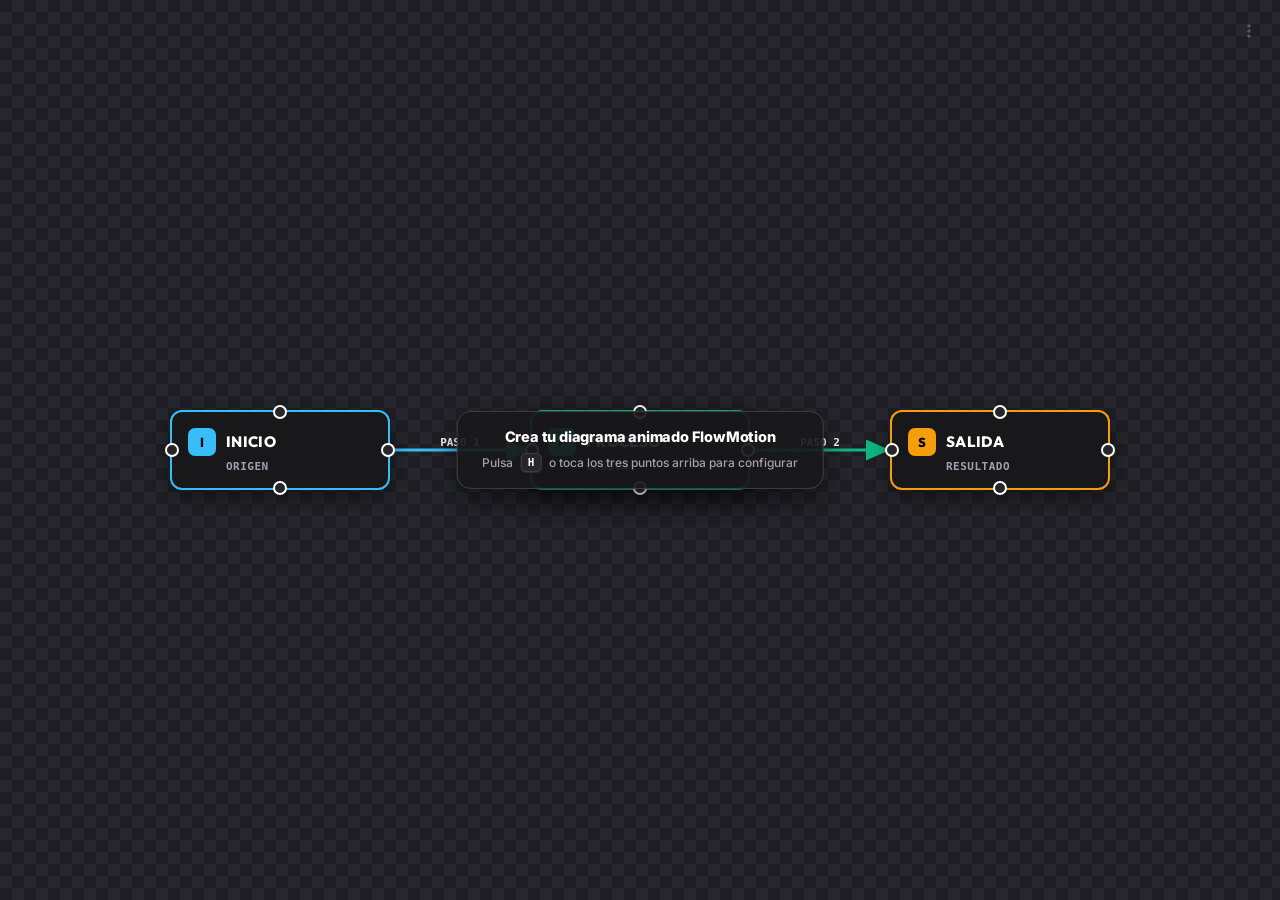
==== commit 1d9bdb48: "fix(flowmotion): redisenar interfaz identica a PopFX, 4 puertos de conexion, edicion de texto y time" ====
--- a/flowmotion/index.html
+++ b/flowmotion/index.html
@@ -13,24 +13,24 @@
   </script>
   <meta charset="UTF-8">
   <meta name="viewport" content="width=device-width, initial-scale=1.0">
-  <title>FlowMotion - Diagramas y Mazmorras Animadas</title>
+  <title>FlowMotion</title>
   <link rel="icon" href="/favicon.ico" sizes="any">
   <link rel="preconnect" href="https://fonts.googleapis.com">
   <link rel="preconnect" href="https://fonts.gstatic.com">
-  <link href="https://fonts.googleapis.com/css2?family=Inter:wght@400;500;600;700;800;900&family=Outfit:wght@600;700;800;900&family=Roboto+Mono:wght@400;600&display=swap" rel="stylesheet">
+  <link href="https://fonts.googleapis.com/css2?family=Inter:wght@400;500;600;700;800;900&family=Outfit:wght@600;700;800;900&display=swap" rel="stylesheet">
   <link rel="stylesheet" href="/flowmotion/style.css">
 </head>
 <body class="bg-transparent">
 
-  <!-- Mensaje de bienvenida inicial en el centro -->
+  <!-- Mensaje de bienvenida inicial en el centro (Idéntico a PopFX) -->
   <div id="welcome-hint" class="welcome-hint" title="Haz clic o pulsa H para abrir el panel">
-    <div class="welcome-hint-title">Crea tu diagrama animado</div>
+    <div class="welcome-hint-title">Crea tu diagrama animado FlowMotion</div>
     <div class="welcome-hint-sub">
       Pulsa <kbd class="keyboard-badge">H</kbd> o toca los tres puntos arriba para configurar
     </div>
   </div>
 
-  <!-- Botón 3 Puntos Arriba a la Derecha -->
+  <!-- Botón 3 Puntos Arriba a la Derecha (Idéntico a PopFX) -->
   <button class="top-menu-btn" id="menu-btn" title="Configurar FlowMotion">
     <svg viewBox="0 0 24 24">
       <path d="M12 8c1.1 0 2-.9 2-2s-.9-2-2-2-2 .9-2 2 .9 2 2 2zm0 2c-1.1 0-2 .9-2 2s.9 2 2 2 2-.9 2-2-.9-2-2-2zm0 6c-1.1 0-2 .9-2 2s.9 2 2 2 2-.9 2-2-.9-2-2-2z"/>
@@ -42,57 +42,24 @@
     <!-- Capa SVG para conexiones y flechas -->
     <svg id="stage-connections-svg" class="stage-svg-layer">
       <defs>
-        <!-- Marcadores de flechas para cada color -->
-        <marker id="arrowhead-sky" markerWidth="10" markerHeight="10" refX="8" refY="5" orient="auto">
-          <path d="M 0 1 L 9 5 L 0 9 z" fill="#38bdf8"/>
-        </marker>
-        <marker id="arrowhead-amber" markerWidth="10" markerHeight="10" refX="8" refY="5" orient="auto">
-          <path d="M 0 1 L 9 5 L 0 9 z" fill="#f59e0b"/>
-        </marker>
-        <marker id="arrowhead-emerald" markerWidth="10" markerHeight="10" refX="8" refY="5" orient="auto">
-          <path d="M 0 1 L 9 5 L 0 9 z" fill="#10b981"/>
-        </marker>
-        <marker id="arrowhead-rose" markerWidth="10" markerHeight="10" refX="8" refY="5" orient="auto">
-          <path d="M 0 1 L 9 5 L 0 9 z" fill="#ef4444"/>
-        </marker>
-        <marker id="arrowhead-violet" markerWidth="10" markerHeight="10" refX="8" refY="5" orient="auto">
-          <path d="M 0 1 L 9 5 L 0 9 z" fill="#a855f7"/>
-        </marker>
-        <marker id="arrowhead-white" markerWidth="10" markerHeight="10" refX="8" refY="5" orient="auto">
-          <path d="M 0 1 L 9 5 L 0 9 z" fill="#ffffff"/>
+        <!-- Marcador genérico dinámico -->
+        <marker id="arrowhead-dyn" markerWidth="10" markerHeight="10" refX="8" refY="5" orient="auto">
+          <path d="M 0 1.5 L 8 5 L 0 8.5 z" fill="#38bdf8"/>
         </marker>
       </defs>
-      <!-- Grupo de líneas dinámicas -->
       <g id="connections-group"></g>
-      <!-- Línea temporal al arrastrar para conectar punta a punta -->
-      <path id="drag-connect-path" class="drag-connect-path" d="" fill="none" stroke="#38bdf8" stroke-width="3" stroke-dasharray="6,6" style="display: none;"/>
+      <!-- Línea temporal al arrastrar puerto punta a punta -->
+      <path id="drag-connect-path" d="" fill="none" stroke="#38bdf8" stroke-width="3" stroke-dasharray="6,6" style="display: none;"/>
     </svg>
 
-    <!-- Contenedor interactivo de bloques / nodos -->
+    <!-- Contenedor de Bloques / Nodos -->
     <div id="nodes-container" class="nodes-container"></div>
-
-    <!-- Contenedor para el modo Mazmorra / Cuadrícula 5x5 Procedural -->
-    <div id="dungeon-container" class="dungeon-container" style="display: none;">
-      <div class="dungeon-wrapper">
-        <div class="dungeon-header">
-          <span class="dungeon-title">MAZMORRA PROCEDURAL 5x5</span>
-          <span class="dungeon-sub" id="dungeon-step-info">Paso 0 / 25</span>
-        </div>
-        <div id="dungeon-grid" class="dungeon-grid"></div>
-        <div class="dungeon-legend">
-          <span class="legend-item"><span class="legend-color legend-start"></span> Inicio</span>
-          <span class="legend-item"><span class="legend-color legend-good"></span> Camino Válido</span>
-          <span class="legend-item"><span class="legend-color legend-bad"></span> Trampa / Bloqueo</span>
-          <span class="legend-item"><span class="legend-color legend-goal"></span> Meta</span>
-        </div>
-      </div>
-    </div>
   </div>
 
-  <!-- PANEL DE CONTROL FLOTANTE (ESTILO POPFX) -->
+  <!-- PANEL DE CONTROL FLOTANTE A LA DERECHA (ESTRUCTURA EXACTA DE POPFX) -->
   <aside class="control-panel hidden" id="control-panel">
     
-    <!-- Pestañas de Selección (Iconos vectoriales limpios sin emojis) -->
+    <!-- Pestañas de Selección (Iconos vectoriales idénticos a PopFX) -->
     <div class="panel-tabs">
       <button class="tab-btn active" data-tab="tab-blocks">
         <svg viewBox="0 0 24 24" width="15" height="15" fill="none" stroke="currentColor" stroke-width="2" stroke-linecap="round" stroke-linejoin="round">
@@ -130,20 +97,20 @@
     <!-- Contenido del Panel -->
     <div class="panel-body">
       
-      <!-- TAB 1: BLOQUES, CONEXIONES Y PRESETS CON IA -->
+      <!-- TAB 1: BLOQUES Y CONEXIONES -->
       <div class="tab-content active" id="tab-blocks">
         
-        <!-- Botones Principales de IA -->
+        <!-- Dos botones superiores exclusivos: Importar Código IA y Prompt Maestro -->
         <div class="ai-action-bar">
-          <button type="button" class="btn-ai-import" id="btn-open-ai-modal">
-            <svg viewBox="0 0 24 24" width="15" height="15" fill="none" stroke="currentColor" stroke-width="2.2" stroke-linecap="round" stroke-linejoin="round">
+          <button type="button" class="btn-ai-action primary" id="btn-open-ai-modal">
+            <svg viewBox="0 0 24 24" width="14" height="14" fill="none" stroke="currentColor" stroke-width="2.2" stroke-linecap="round" stroke-linejoin="round">
               <polyline points="16 18 22 12 16 6"></polyline>
               <polyline points="8 6 2 12 8 18"></polyline>
             </svg>
             <span>Importar Código IA</span>
           </button>
-          <button type="button" class="btn-ai-prompt" id="btn-open-prompt-modal" title="Copiar prompt maestro para ChatGPT, Claude o Gemini">
-            <svg viewBox="0 0 24 24" width="15" height="15" fill="none" stroke="currentColor" stroke-width="2.2" stroke-linecap="round" stroke-linejoin="round">
+          <button type="button" class="btn-ai-action" id="btn-open-prompt-modal" title="Copiar prompt maestro para ChatGPT, Claude o Gemini">
+            <svg viewBox="0 0 24 24" width="14" height="14" fill="none" stroke="currentColor" stroke-width="2.2" stroke-linecap="round" stroke-linejoin="round">
               <rect x="9" y="9" width="13" height="13" rx="2" ry="2"></rect>
               <path d="M5 15H4a2 2 0 0 1-2-2V4a2 2 0 0 1 2-2h9a2 2 0 0 1 2 2v1"></path>
             </svg>
@@ -151,141 +118,90 @@
           </button>
         </div>
 
-        <!-- Presets Rápidos -->
-        <div class="presets-title">PRESETS INSTANTÁNEOS:</div>
-        <div class="preset-btn-group">
-          <button type="button" class="preset-btn" id="btn-preset-castlecat">
-            <svg viewBox="0 0 24 24" width="14" height="14" fill="none" stroke="currentColor" stroke-width="2"><circle cx="12" cy="12" r="10"/><path d="M12 6v6l4 2"/></svg>
-            Ciclo de Juego (RPG)
+        <!-- Herramientas Principales: Añadir Bloque y Unir Nodos -->
+        <div class="block-tools-row">
+          <button type="button" class="btn-tool-action" id="btn-add-block">
+            <svg viewBox="0 0 24 24" width="15" height="15" fill="none" stroke="currentColor" stroke-width="2.5"><line x1="12" y1="5" x2="12" y2="19"></line><line x1="5" y1="12" x2="19" y2="12"></line></svg>
+            <span>Añadir Bloque</span>
           </button>
-          <button type="button" class="preset-btn" id="btn-preset-server">
-            <svg viewBox="0 0 24 24" width="14" height="14" fill="none" stroke="currentColor" stroke-width="2"><rect x="2" y="2" width="20" height="8" rx="2"/><rect x="2" y="14" width="20" height="8" rx="2"/><line x1="6" y1="6" x2="6.01" y2="6"/><line x1="6" y1="18" x2="6.01" y2="18"/></svg>
-            Estructura Servidor
-          </button>
-          <button type="button" class="preset-btn" id="btn-preset-dungeon">
-            <svg viewBox="0 0 24 24" width="14" height="14" fill="none" stroke="currentColor" stroke-width="2"><rect x="3" y="3" width="7" height="7"/><rect x="14" y="3" width="7" height="7"/><rect x="14" y="14" width="7" height="7"/><rect x="3" y="14" width="7" height="7"/></svg>
-            Mazmorra 5x5
-          </button>
-          <button type="button" class="preset-btn" id="btn-preset-tree">
-            <svg viewBox="0 0 24 24" width="14" height="14" fill="none" stroke="currentColor" stroke-width="2"><circle cx="12" cy="5" r="3"/><circle cx="5" cy="19" r="3"/><circle cx="19" cy="19" r="3"/><path d="M12 8v4m-7 4l4.5-4m10 0l-4.5 4"/></svg>
-            Árbol Habilidades
-          </button>
-        </div>
-
-        <!-- Acciones de Bloques -->
-        <div class="block-actions-row">
-          <button type="button" class="btn-block-action" id="btn-add-block">
-            <svg viewBox="0 0 24 24" width="14" height="14" fill="none" stroke="currentColor" stroke-width="2.5"><line x1="12" y1="5" x2="12" y2="19"></line><line x1="5" y1="12" x2="19" y2="12"></line></svg>
-            Añadir Bloque
-          </button>
-          <button type="button" class="btn-block-action" id="btn-toggle-connect-mode">
-            <svg viewBox="0 0 24 24" width="14" height="14" fill="none" stroke="currentColor" stroke-width="2.2"><path d="M5 12h14M12 5l7 7-7 7"/></svg>
+          <button type="button" class="btn-tool-action" id="btn-toggle-connect-mode">
+            <svg viewBox="0 0 24 24" width="15" height="15" fill="none" stroke="currentColor" stroke-width="2.2"><path d="M5 12h14M12 5l7 7-7 7"/></svg>
             <span id="connect-mode-label">Unir Nodos</span>
           </button>
         </div>
 
-        <div class="tip-box-compact">
-          Tip: Arrastra los bloques con el ratón o tira del punto lateral de un bloque hacia otro para conectarlos punta a punta.
-        </div>
-
-        <!-- Lista de Bloques en Escena -->
-        <div class="gallery-header">
-          <div class="gallery-counter">
+        <!-- Lista de Bloques Activos -->
+        <div class="section-header-row">
+          <div class="section-counter">
             <span>Bloques activos:</span>
             <span class="badge-count" id="nodes-badge-count">0</span>
           </div>
           <button type="button" class="btn-clear-all" id="btn-clear-blocks">Limpiar todos</button>
         </div>
 
-        <div class="blocks-list" id="blocks-list">
-          <!-- Se genera dinámicamente -->
-        </div>
-
-        <!-- Lista de Conexiones -->
-        <div class="gallery-header" style="margin-top: 14px;">
-          <div class="gallery-counter">
-            <span>Flechas / Conexiones:</span>
+        <div class="items-list-container" id="blocks-list">
+          <!-- Se llena dinámicamente -->
+        </div>
+
+        <!-- Lista de Flechas / Conexiones -->
+        <div class="section-header-row" style="margin-top: 6px;">
+          <div class="section-counter">
+            <span>Flechas y Conexiones:</span>
             <span class="badge-count" id="connections-badge-count">0</span>
           </div>
-        </div>
-
-        <div class="connections-list" id="connections-list">
-          <!-- Se genera dinámicamente -->
-        </div>
-
-      </div>
-
-      <!-- TAB 2: ANIMACIÓN Y MODOS -->
+          <button type="button" class="btn-clear-all" id="btn-clear-connections">Limpiar flechas</button>
+        </div>
+
+        <div class="items-list-container" id="connections-list">
+          <!-- Se llena dinámicamente -->
+        </div>
+
+      </div>
+
+      <!-- TAB 2: ANIMACIÓN Y TIMELINE DE ORDEN -->
       <div class="tab-content" id="tab-settings">
         
-        <!-- Selector de Modo Principal -->
-        <div class="setting-row">
-          <span class="setting-label">Modo de Visualización</span>
-          <div class="pill-selector">
-            <button type="button" class="pill-opt active" id="mode-diagram" data-mode="diagram">
-              Diagrama de Nodos
-            </button>
-            <button type="button" class="pill-opt" id="mode-dungeon" data-mode="dungeon">
-              Mazmorra 5x5
-            </button>
-          </div>
-        </div>
-
-        <!-- Controles específicos de Mazmorra 5x5 -->
-        <div id="dungeon-controls" style="display: none; flex-direction: column; gap: 12px; background: #18181b; padding: 12px; border-radius: 10px; border: 1px solid #27272a;">
-          <div class="setting-row">
-            <span class="setting-label">Herramienta de Celdas</span>
-            <div class="pill-selector" id="dungeon-tool-selector">
-              <button type="button" class="pill-opt active" data-tool="good">Camino Verde</button>
-              <button type="button" class="pill-opt" data-tool="bad">Trampa Roja</button>
-              <button type="button" class="pill-opt" data-tool="empty">Neutro</button>
-            </div>
-          </div>
-          <button type="button" class="preset-btn" id="btn-regen-dungeon" style="width: 100%;">
-            <svg viewBox="0 0 24 24" width="14" height="14" fill="none" stroke="currentColor" stroke-width="2"><path d="M21.5 2v6h-6M21.34 15.57a10 10 0 1 1-.57-8.38l5.67-5.67"/></svg>
-            Generar Nueva Mazmorra Aleatoria
-          </button>
-        </div>
-
-        <!-- Velocidad de Animación / Intervalo de Pasos -->
+        <!-- Timeline y Orden de Animación -->
         <div class="setting-row">
           <div class="setting-label-wrap">
-            <span class="setting-label">Velocidad del Flujo (Paso a paso)</span>
-            <span class="setting-value" id="val-step-speed">0.5 seg</span>
+            <span class="setting-label">Orden Secuencial de Pasos</span>
+            <button type="button" class="btn-clear-all" id="btn-rebuild-timeline" title="Regenerar secuencia lógica">Auto-ordenar</button>
+          </div>
+          <div class="timeline-list-container" id="timeline-list">
+            <!-- Se llena dinámicamente con los pasos de la animación -->
+          </div>
+        </div>
+
+        <!-- Intervalo entre Pasos -->
+        <div class="setting-row">
+          <div class="setting-label-wrap">
+            <span class="setting-label">Intervalo de aparición</span>
+            <span class="setting-value" id="val-step-speed">0.50 s</span>
           </div>
           <input type="range" id="param-step-speed" min="0.15" max="1.5" step="0.05" value="0.5">
         </div>
 
-        <!-- Efecto de Entrada de los Bloques -->
-        <div class="setting-row">
-          <span class="setting-label">Efecto de Entrada</span>
+        <!-- Efecto de Entrada -->
+        <div class="setting-row">
+          <span class="setting-label">Efecto de entrada</span>
           <select class="custom-select" id="param-anim-effect">
-            <option value="bounce" selected>Pop Elástico (Bounce)</option>
-            <option value="lift">Elevación 3D (Lift)</option>
-            <option value="zoom">Zoom Suave</option>
+            <option value="bounce" selected>Rebote Elástico (Pop Bounce)</option>
+            <option value="drop">Caída Rápida (Drop In)</option>
+            <option value="zoom">Zoom</option>
             <option value="fade">Desvanecimiento (Fade)</option>
           </select>
         </div>
 
-        <!-- Tamaño de Bloques -->
+        <!-- Grosor de Flechas -->
         <div class="setting-row">
           <div class="setting-label-wrap">
-            <span class="setting-label">Escala de Bloques</span>
-            <span class="setting-value" id="val-block-scale">1.0x</span>
-          </div>
-          <input type="range" id="param-block-scale" min="0.7" max="1.6" step="0.05" value="1.0">
-        </div>
-
-        <!-- Grosor de Flechas -->
-        <div class="setting-row">
-          <div class="setting-label-wrap">
-            <span class="setting-label">Grosor de Flechas</span>
+            <span class="setting-label">Grosor de flechas</span>
             <span class="setting-value" id="val-arrow-width">3 px</span>
           </div>
           <input type="range" id="param-arrow-width" min="2" max="8" step="1" value="3">
         </div>
 
-        <!-- Sonido de Animación (pupupup) -->
+        <!-- Sonido de Animación (Web Audio pupupup) -->
         <div class="sound-control-wrap">
           <label class="custom-checkbox-row">
             <input type="checkbox" id="param-sound-enabled" class="custom-checkbox-input" checked>
@@ -294,12 +210,12 @@
                 <polyline points="20 6 9 17 4 12"></polyline>
               </svg>
             </span>
-            <span class="custom-checkbox-label">Sonido pop "pupupup" sincronizado</span>
+            <span class="custom-checkbox-label">Reproducir sonido "pupupup"</span>
           </label>
         </div>
 
-        <!-- Bucle automático -->
-        <div class="setting-row" style="margin-top: -4px;">
+        <!-- Repetir en Bucle -->
+        <div class="setting-row" style="margin-top: -6px;">
           <label class="custom-checkbox-row">
             <input type="checkbox" id="param-loop-enabled" class="custom-checkbox-input">
             <span class="custom-checkbox-box">
@@ -307,13 +223,13 @@
                 <polyline points="20 6 9 17 4 12"></polyline>
               </svg>
             </span>
-            <span class="custom-checkbox-label">Repetir en bucle</span>
+            <span class="custom-checkbox-label">Repetir animación en bucle</span>
           </label>
         </div>
 
       </div>
 
-      <!-- TAB 3: FONDO Y PANTALLA CROMA -->
+      <!-- TAB 3: FONDO Y PANTALLA CROMA (IDÉNTICO A POPFX) -->
       <div class="tab-content" id="tab-screen">
         <div class="setting-row">
           <span class="setting-label">Color de Fondo para Edición (Chroma Key)</span>
@@ -326,25 +242,24 @@
           </div>
         </div>
 
-        <div style="background: #18181b; border: 1px solid #27272a; padding: 14px; border-radius: 10px; font-size: 12.5px; color: #d4d4d8; line-height: 1.6;">
-          <strong style="color: #ffffff; display: block; margin-bottom: 5px;">Atajos de Teclado:</strong>
-          Pulsa <kbd class="keyboard-badge">H</kbd> para ocultar o mostrar este panel.<br>
-          Pulsa <kbd class="keyboard-badge">Espacio</kbd> para iniciar o pausar.<br>
-          Pulsa <kbd class="keyboard-badge">R</kbd> para reiniciar al fotograma cero.<br>
-          Pulsa <kbd class="keyboard-badge">F11</kbd> para pantalla completa.
-        </div>
-      </div>
-
-      <!-- TAB 4: DESCARGAR SECUENCIA PNG (ZIP) -->
+        <div style="background: rgba(255, 255, 255, 0.04); border: 1px solid #27272a; padding: 14px; border-radius: 10px; font-size: 12.5px; color: #d4d4d8; line-height: 1.6;">
+          <strong style="color: #ffffff; display: block; margin-bottom: 5px;">Tips de grabación:</strong>
+          Pulsa <kbd class="keyboard-badge">H</kbd> para ocultar el panel y <kbd class="keyboard-badge">F11</kbd> para pantalla completa.<br>
+          Pulsa <kbd class="keyboard-badge">Espacio</kbd> para iniciar o pausar y <kbd class="keyboard-badge">R</kbd> para reiniciar al principio.<br>
+          Doble clic sobre cualquier bloque en pantalla para renombrarlo al instante.
+        </div>
+      </div>
+
+      <!-- TAB 4: DESCARGAR SECUENCIA PNG (ZIP) (IDÉNTICO A POPFX) -->
       <div class="tab-content" id="tab-export">
         
         <!-- Duración -->
         <div class="setting-row">
           <div class="setting-label-wrap">
-            <span class="setting-label">Duración de la secuencia</span>
+            <span class="setting-label">Duración de la captura</span>
             <span class="setting-value" id="val-export-duration">5 seg</span>
           </div>
-          <input type="range" id="param-export-duration" min="2" max="30" step="1" value="5">
+          <input type="range" id="param-export-duration" min="1" max="30" step="1" value="5">
           <div class="export-preset-chips">
             <button type="button" class="chip-btn" data-duration="3">3s</button>
             <button type="button" class="chip-btn active" data-duration="5">5s</button>
@@ -370,7 +285,7 @@
           <span class="setting-label">Fondo de los fotogramas PNG</span>
           <div class="pill-selector" id="export-bg-selector">
             <button type="button" class="pill-opt active" data-bg-mode="transparent">
-              Transparente (Canal Alfa)
+              Transparente (Alfa)
             </button>
             <button type="button" class="pill-opt" data-bg-mode="current">
               Fondo Actual
@@ -383,9 +298,9 @@
           <span class="setting-label">Resolución de renderizado</span>
           <select class="custom-select" id="param-export-res">
             <option value="1920x1080" selected>Full HD 1080p (1920 × 1080)</option>
-            <option value="1080x1920">Vertical 9:16 (1080 × 1920 - Shorts)</option>
+            <option value="1080x1920">Vertical 9:16 (1080 × 1920 - Reels/Shorts)</option>
             <option value="1280x720">HD 720p (1280 × 720)</option>
-            <option value="screen">Pantalla Actual</option>
+            <option value="screen">Pantalla actual (Nativo)</option>
           </select>
         </div>
 
@@ -414,7 +329,7 @@
           </label>
         </div>
 
-        <!-- Tarjeta resumen -->
+        <!-- Resumen -->
         <div class="export-summary-card">
           <div class="export-summary-line">
             <span class="summary-key">Total fotogramas:</span>
@@ -440,7 +355,7 @@
 
     </div>
 
-    <!-- Pie del Panel -->
+    <!-- Pie del Panel (Idéntico a PopFX) -->
     <div class="panel-footer">
       <div class="footer-btn-row">
         <button type="button" class="btn-main-play" id="btn-play">
@@ -449,11 +364,11 @@
           </svg>
           <span id="play-text">Iniciar Animación</span>
         </button>
-        <button type="button" class="btn-main-reset" id="btn-reset" title="Reiniciar (R)">
+        <button type="button" class="btn-main-reset" id="btn-reset" title="Limpiar Lienzo (R)">
           <svg viewBox="0 0 24 24" width="16" height="16" fill="currentColor">
             <path d="M17.65 6.35A7.958 7.958 0 0 0 12 4c-4.42 0-7.99 3.58-7.99 8s3.57 8 7.99 8c3.73 0 6.84-2.55 7.73-6h-2.08A5.99 5.99 0 0 1 12 18c-3.31 0-6-2.69-6-6s2.69-6 6-6c1.66 0 3.14.69 4.22 1.78L13 11h7V4l-2.35 2.35z"/>
           </svg>
-          <span>Reiniciar</span>
+          <span>Limpiar</span>
         </button>
       </div>
 
@@ -470,7 +385,7 @@
     </div>
   </aside>
 
-  <!-- BANNER FLOTANTE DE PROGRESO DE EXPORTACIÓN -->
+  <!-- BANNER FLOTANTE DE PROGRESO DE EXPORTACIÓN (IDÉNTICO A POPFX) -->
   <div id="export-banner" class="export-banner hidden">
     <div class="export-banner-inner">
       <div class="export-banner-header">
@@ -512,20 +427,26 @@
       </div>
       <div class="modal-body">
         <p class="modal-desc">
-          Pega aquí el bloque JSON o FlowScript generado por ChatGPT, Claude, Gemini o Antigravity:
+          Pega el bloque JSON generado por ChatGPT, Claude, Gemini o Antigravity:
         </p>
         <textarea id="ai-code-input" class="ai-textarea" placeholder='{
   "nodes": [
-    { "id": "cliente", "title": "CLIENTE", "subtitle": "NAVEGADOR", "color": "#38bdf8", "x": 400, "y": 540 },
+    { "id": "cliente", "title": "CLIENTE", "subtitle": "NAVEGADOR", "color": "#38bdf8", "x": 420, "y": 540 },
     { "id": "servidor", "title": "SERVIDOR", "subtitle": "API REST", "color": "#10b981", "x": 960, "y": 540 },
-    { "id": "db", "title": "BASE DATOS", "subtitle": "POSTGRES", "color": "#f59e0b", "x": 1520, "y": 540 }
+    { "id": "db", "title": "BASE DE DATOS", "subtitle": "POSTGRESQL", "color": "#f59e0b", "x": 1500, "y": 540 }
+  ],
+  "connections": [
+    { "from": "cliente", "fromPort": "right", "to": "servidor", "toPort": "left", "color": "#38bdf8", "label": "REQUEST" },
+    { "from": "servidor", "fromPort": "right", "to": "db", "toPort": "left", "color": "#10b981", "label": "QUERY" },
+    { "from": "servidor", "fromPort": "bottom", "to": "cliente", "toPort": "bottom", "color": "#38bdf8", "label": "RESPONSE" }
   ],
   "sequence": [
     { "type": "popup", "target": "cliente" },
-    { "type": "arrow", "from": "cliente", "to": "servidor", "color": "#38bdf8" },
+    { "type": "arrow", "from": "cliente", "to": "servidor" },
     { "type": "popup", "target": "servidor" },
-    { "type": "arrow", "from": "servidor", "to": "db", "color": "#10b981" },
-    { "type": "popup", "target": "db" }
+    { "type": "arrow", "from": "servidor", "to": "db" },
+    { "type": "popup", "target": "db" },
+    { "type": "arrow", "from": "servidor", "to": "cliente" }
   ]
 }'></textarea>
       </div>
@@ -536,7 +457,7 @@
     </div>
   </div>
 
-  <!-- MODAL: PROMPT MAESTRO PARA IA -->
+  <!-- MODAL: PROMPT MAESTRO COMPLETO PARA IA -->
   <div id="modal-master-prompt" class="modal-overlay hidden">
     <div class="modal-box">
       <div class="modal-header">
@@ -545,7 +466,7 @@
             <rect x="9" y="9" width="13" height="13" rx="2" ry="2"></rect>
             <path d="M5 15H4a2 2 0 0 1-2-2V4a2 2 0 0 1 2-2h9a2 2 0 0 1 2 2v1"></path>
           </svg>
-          <span>Prompt Maestro para Copiar a la IA</span>
+          <span>Prompt Maestro Detallado para la IA</span>
         </div>
         <button type="button" class="modal-close-btn" id="btn-close-prompt-modal">
           <svg viewBox="0 0 24 24" width="16" height="16" fill="none" stroke="currentColor" stroke-width="2.5"><line x1="18" y1="6" x2="6" y2="18"></line><line x1="6" y1="6" x2="18" y2="18"></line></svg>
@@ -553,17 +474,37 @@
       </div>
       <div class="modal-body">
         <p class="modal-desc">
-          Copia este prompt y envíaselo a ChatGPT, Claude o Gemini para que te diseñe cualquier diagrama animado:
+          Copia y envía este prompt completo y exhaustivo a cualquier IA (ChatGPT, Claude, Gemini o Antigravity) para que genere el diagrama exacto:
         </p>
-        <textarea id="master-prompt-text" class="ai-textarea" readonly>Actúa como un diseñador de diagramas de flujo animados para FlowMotion Studio.
-Genera un bloque de código en formato JSON según esta estructura exacta para el siguiente flujo:
-[ESCRIBE AQUÍ TU IDEA, EJEMPLO: "Estructura de un juego online: cliente envía input al servidor, el servidor calcula la física y sincroniza con la base de datos"]
-
-Especificaciones obligatorias:
-1. Resolución estándar: 1920x1080.
-2. Cada nodo tiene: "id", "title", "subtitle", "color" (hex plano: #38bdf8, #10b981, #f59e0b, #ef4444, #a855f7), "badge" opcional (1 letra o icono) y coordenadas aproximadas ("x", "y") distribuidas en el lienzo de 1920x1080.
-3. La lista "sequence" define el orden temporal exacto de la animación con "type" ("popup", "arrow", "loop"), "duration" y los nodos conectados.
-4. Devuelve ÚNICAMENTE el bloque de código JSON dentro de un bloque markdown ```json ... ``` sin textos de relleno.</textarea>
+        <textarea id="master-prompt-text" class="ai-textarea" readonly>Actúa como un Diseñador y Desarrollador Experto de Diagramas de Flujo Animados para FlowMotion Studio.
+Tu objetivo es transformar la siguiente idea en un diagrama visual profesional estructurado en formato JSON:
+
+IDEA A REPRESENTAR:
+[ESCRIBE AQUÍ TU IDEA EN DETALLE. Ejemplos:
+- "Arquitectura de juego multijugador: Cliente envía input al servidor WebSocket, el servidor ejecuta la simulación de físicas a 60 ticks y sincroniza con Redis y la base de datos PostgreSQL."
+- "Ciclo de combate de un RPG: Iniciar combate -> Elegir habilidad (Ataque o Curación) -> Cálculo de daño -> Enemigo responde -> Repetir hasta victoria."]
+
+REGLAS OBLIGATORIAS DE GENERACIÓN:
+1. Resolución base del lienzo: 1920x1080 píxeles.
+2. Cada nodo en la lista "nodes" debe incluir:
+   - "id": identificador único en minúsculas sin espacios (ej: "cliente", "servidor", "db").
+   - "title": título principal en mayúsculas breves (ej: "CLIENTE", "SERVIDOR", "MAPA").
+   - "subtitle": función o descripción corta en mayúsculas (ej: "INPUT", "API GATEWAY", "DATABASE").
+   - "color": color hexadecimal plano de alto contraste (ej: "#38bdf8", "#10b981", "#f59e0b", "#ef4444", "#a855f7", "#ec4899").
+   - "badge": 1 o 2 letras mayúsculas distintivas para el icono (ej: "C", "S", "DB").
+   - "x": coordenada X numérica (entre 200 y 1720) distribuidas espacialmente para que no se superpongan.
+   - "y": coordenada Y numérica (entre 180 y 900).
+3. Cada conexión en "connections" une dos nodos mediante puertos:
+   - "from": id del nodo origen.
+   - "fromPort": puerto de salida ("right", "left", "top", "bottom").
+   - "to": id del nodo destino.
+   - "toPort": puerto de llegada ("right", "left", "top", "bottom").
+   - "color": color hexadecimal de la flecha.
+   - "label": texto descriptivo opcional centrado en la flecha (ej: "HTTP POST", "CALLBACK", "REPETIR").
+4. La lista "sequence" define el orden temporal paso a paso de la animación:
+   - Paso de nodo: { "type": "popup", "target": "id_del_nodo" }
+   - Paso de flecha: { "type": "arrow", "from": "id_origen", "to": "id_destino" }
+5. Responde ÚNICAMENTE con el bloque JSON dentro de ```json ... ``` sin ningún texto antes ni después.</textarea>
       </div>
       <div class="modal-footer">
         <button type="button" class="btn-modal-primary" id="btn-copy-prompt">Copiar Prompt al Portapapeles</button>
--- a/flowmotion/style.css
+++ b/flowmotion/style.css
@@ -6,20 +6,16 @@
 
 :root {
   --bg-croma-green: #00ff00;
-  --bg-croma-blue: #0033cc;
-  --bg-dark: #0f172a;
-  --bg-light: #f8fafc;
-  --panel-bg: rgba(24, 24, 27, 0.96);
+  --bg-croma-blue: #0047bb;
+  --bg-dark: #121214;
+  --bg-light: #f5f5f7;
+  --panel-bg: rgba(24, 24, 27, 0.95);
   --panel-border: #323238;
   --text-main: #f3f4f6;
   --text-muted: #9ca3af;
-  --accent-blue: #38bdf8;
-  --accent-green: #10b981;
-  --accent-amber: #f59e0b;
-  --accent-red: #ef4444;
-  --accent-purple: #a855f7;
-  --primary: #27272a;
-  --primary-hover: #3f3f46;
+  --accent: #52525b;
+  --primary: #3f3f46;
+  --primary-hover: #52525b;
 }
 
 body {
@@ -29,112 +25,29 @@
   min-height: 100vh;
   overflow: hidden;
   user-select: none;
-  transition: background-color 0.2s ease;
+  transition: background-color 0.25s ease;
   position: relative;
 }
 
-/* Fondos Croma y Estudio (Cero Degradados) */
+/* Fondo ajedrez transparente idéntico a PopFX */
 body.bg-transparent {
-  background-color: #18181b;
+  background-color: #1e1e24;
   background-image: 
-    repeating-linear-gradient(0deg, #27272a, #27272a 1px, transparent 1px, transparent 24px),
-    repeating-linear-gradient(90deg, #27272a, #27272a 1px, transparent 1px, transparent 24px);
+    linear-gradient(45deg, #26262e 25%, transparent 25%),
+    linear-gradient(-45deg, #26262e 25%, transparent 25%),
+    linear-gradient(45deg, transparent 75%, #26262e 75%),
+    linear-gradient(-45deg, transparent 75%, #26262e 75%);
   background-size: 24px 24px;
+  background-position: 0 0, 0 12px, 12px -12px, -12px 0px;
 }
 
 body.bg-croma-green { background-color: #00ff00 !important; background-image: none !important; }
 body.bg-croma-blue { background-color: #0033cc !important; background-image: none !important; }
-body.bg-dark { background-color: #0f172a !important; background-image: none !important; }
-body.bg-light { background-color: #f1f5f9 !important; background-image: none !important; }
+body.bg-dark { background-color: #0f0f11 !important; background-image: none !important; }
+body.bg-light { background-color: #f4f4f6 !important; background-image: none !important; }
 
 /* ========================================================
-   BIENVENIDA Y BOTÓN SUPERIOR (IDÉNTICO A POPFX)
-   ======================================================== */
-.welcome-hint {
-  position: fixed;
-  top: 50%;
-  left: 50%;
-  transform: translate(-50%, -50%);
-  background-color: rgba(24, 24, 27, 0.94);
-  border: 1px solid #3f3f46;
-  border-radius: 16px;
-  padding: 24px 32px;
-  text-align: center;
-  z-index: 100;
-  box-shadow: 0 10px 30px rgba(0, 0, 0, 0.6);
-  cursor: pointer;
-  transition: opacity 0.25s ease, transform 0.25s ease;
-}
-
-.welcome-hint.dismissed {
-  opacity: 0;
-  pointer-events: none;
-  transform: translate(-50%, -46%) scale(0.96);
-}
-
-.welcome-hint-title {
-  font-family: 'Outfit', sans-serif;
-  font-size: 22px;
-  font-weight: 800;
-  color: #ffffff;
-  margin-bottom: 8px;
-  letter-spacing: -0.5px;
-}
-
-.welcome-hint-sub {
-  font-size: 13.5px;
-  color: #a1a1aa;
-  display: flex;
-  align-items: center;
-  justify-content: center;
-  gap: 6px;
-}
-
-.keyboard-badge {
-  background-color: #3f3f46;
-  border: 1px solid #52525b;
-  color: #ffffff;
-  font-size: 11px;
-  font-weight: 700;
-  padding: 2px 7px;
-  border-radius: 6px;
-  font-family: inherit;
-}
-
-.top-menu-btn {
-  position: fixed;
-  top: 16px;
-  right: 18px;
-  width: 44px;
-  height: 44px;
-  background-color: #27272a;
-  border: 1px solid #3f3f46;
-  border-radius: 12px;
-  color: #f4f4f5;
-  display: flex;
-  align-items: center;
-  justify-content: center;
-  cursor: pointer;
-  z-index: 110;
-  transition: background-color 0.15s ease, transform 0.1s ease;
-}
-
-.top-menu-btn:hover {
-  background-color: #3f3f46;
-}
-
-.top-menu-btn:active {
-  transform: scale(0.95);
-}
-
-.top-menu-btn svg {
-  width: 22px;
-  height: 22px;
-  fill: currentColor;
-}
-
-/* ========================================================
-   STAGE / LIENZO DE ANIMACIÓN (1920x1080 COORDINATES)
+   STAGE / LIENZO
    ======================================================== */
 #stage {
   position: fixed;
@@ -156,11 +69,6 @@
   z-index: 15;
 }
 
-.stage-svg-layer path,
-.stage-svg-layer g {
-  pointer-events: stroke;
-}
-
 .nodes-container {
   position: absolute;
   top: 0;
@@ -171,26 +79,1005 @@
 }
 
 /* ========================================================
-   BLOQUES / NODOS EN EL LIENZO
+   BOTÓN 3 PUNTOS ARRIBA A LA DERECHA (IDÉNTICO A POPFX)
+   ======================================================== */
+.top-menu-btn {
+  position: fixed;
+  top: 14px;
+  right: 14px;
+  width: 34px;
+  height: 34px;
+  border-radius: 50%;
+  background: transparent;
+  border: none;
+  box-shadow: none;
+  color: #a1a1aa;
+  cursor: pointer;
+  display: flex;
+  align-items: center;
+  justify-content: center;
+  transition: all 0.15s ease;
+  z-index: 90;
+  opacity: 0.45;
+}
+
+.top-menu-btn:hover {
+  background: rgba(255, 255, 255, 0.08);
+  opacity: 1;
+  color: #ffffff;
+  transform: scale(1.06);
+}
+
+.top-menu-btn svg {
+  width: 20px;
+  height: 20px;
+  fill: currentColor;
+}
+
+/* ========================================================
+   MENSAJE DE BIENVENIDA INICIAL (IDÉNTICO A POPFX)
+   ======================================================== */
+.welcome-hint {
+  position: fixed;
+  top: 50%;
+  left: 50%;
+  transform: translate(-50%, -50%);
+  background: rgba(24, 24, 27, 0.92);
+  border: 1.5px solid #3f3f46;
+  border-radius: 14px;
+  padding: 16px 24px;
+  text-align: center;
+  z-index: 25;
+  display: flex;
+  flex-direction: column;
+  align-items: center;
+  gap: 8px;
+  box-shadow: 0 12px 32px rgba(0, 0, 0, 0.5);
+  cursor: pointer;
+  user-select: none;
+  transition: opacity 0.3s ease, transform 0.3s ease;
+}
+
+.welcome-hint:hover {
+  border-color: #71717a;
+  background: rgba(39, 39, 42, 0.98);
+  transform: translate(-50%, -52%);
+}
+
+.welcome-hint.hidden {
+  opacity: 0;
+  pointer-events: none;
+  transform: translate(-50%, -44%);
+}
+
+.welcome-hint-title {
+  font-size: 14.5px;
+  font-weight: 800;
+  color: #ffffff;
+  letter-spacing: -0.2px;
+}
+
+.welcome-hint-sub {
+  font-size: 12px;
+  color: #a1a1aa;
+  font-weight: 500;
+  display: flex;
+  align-items: center;
+  gap: 6px;
+  flex-wrap: wrap;
+  justify-content: center;
+}
+
+.keyboard-badge {
+  display: inline-block;
+  padding: 2px 6px;
+  font-family: monospace;
+  font-size: 11px;
+  font-weight: 700;
+  line-height: 1.2;
+  color: #f3f4f6;
+  background-color: #27272a;
+  border: 1px solid #3f3f46;
+  border-radius: 5px;
+  box-shadow: 0 1px 0 rgba(255, 255, 255, 0.08);
+  margin: 0 2px;
+}
+
+/* ========================================================
+   PANEL DE CONTROL FLOTANTE A LA DERECHA (IDÉNTICO A POPFX)
+   ======================================================== */
+.control-panel {
+  position: fixed;
+  top: 56px;
+  right: 16px;
+  width: 400px;
+  max-height: calc(100vh - 72px);
+  background: #18181b;
+  border: 1.5px solid #27272a;
+  border-radius: 16px;
+  box-shadow: 0 16px 36px rgba(0, 0, 0, 0.6);
+  z-index: 100;
+  display: flex;
+  flex-direction: column;
+  overflow: hidden;
+  isolation: isolate;
+  transform: translateZ(0);
+  transition: transform 0.25s cubic-bezier(0.4, 0, 0.2, 1), opacity 0.25s ease;
+}
+
+.control-panel.hidden {
+  transform: translateX(120%);
+  opacity: 0;
+  pointer-events: none;
+}
+
+.panel-tabs {
+  display: flex;
+  padding: 10px 14px 0 14px;
+  background: #18181b;
+  border-bottom: 1.5px solid #27272a;
+  gap: 4px;
+  border-radius: 16px 16px 0 0;
+}
+
+.tab-btn {
+  flex: 1;
+  padding: 10px 6px;
+  background: transparent;
+  border: none;
+  border-bottom: 2.5px solid transparent;
+  color: #a1a1aa;
+  font-size: 11.5px;
+  font-weight: 700;
+  font-family: inherit;
+  cursor: pointer;
+  display: flex;
+  align-items: center;
+  justify-content: center;
+  gap: 5px;
+  transition: all 0.15s ease;
+}
+
+.tab-btn svg {
+  flex-shrink: 0;
+}
+
+.tab-btn:hover {
+  color: #ffffff;
+}
+
+.tab-btn.active {
+  color: #ffffff;
+  border-bottom-color: #e4e4e7;
+}
+
+.panel-body {
+  padding: 18px 20px;
+  overflow-y: auto;
+  max-height: calc(100vh - 270px);
+  display: flex;
+  flex-direction: column;
+  gap: 16px;
+}
+
+.panel-body::-webkit-scrollbar {
+  width: 6px;
+}
+.panel-body::-webkit-scrollbar-thumb {
+  background: #3f3f46;
+  border-radius: 4px;
+}
+
+.tab-content {
+  display: none;
+  flex-direction: column;
+  gap: 16px;
+}
+
+.tab-content.active {
+  display: flex;
+}
+
+/* ========================================================
+   BLOQUES Y BOTONES DE ACCIÓN (ESTILO POPFX)
+   ======================================================== */
+.ai-action-bar {
+  display: grid;
+  grid-template-columns: 1fr 1fr;
+  gap: 8px;
+}
+
+.btn-ai-action {
+  background: #27272a;
+  border: 1.5px solid #3f3f46;
+  color: #f3f4f6;
+  border-radius: 10px;
+  padding: 10px 12px;
+  font-size: 12px;
+  font-weight: 700;
+  font-family: inherit;
+  cursor: pointer;
+  display: flex;
+  align-items: center;
+  justify-content: center;
+  gap: 6px;
+  transition: all 0.15s ease;
+}
+
+.btn-ai-action:hover {
+  background: #3f3f46;
+  border-color: #52525b;
+  color: #ffffff;
+  transform: translateY(-1px);
+}
+
+.btn-ai-action.primary {
+  background: #202024;
+  border-color: #52525b;
+}
+
+.block-tools-row {
+  display: grid;
+  grid-template-columns: 1fr 1fr;
+  gap: 8px;
+}
+
+.btn-tool-action {
+  background: #27272a;
+  border: 1.5px solid #3f3f46;
+  color: #f3f4f6;
+  border-radius: 10px;
+  padding: 11px 12px;
+  font-size: 12.5px;
+  font-weight: 700;
+  font-family: inherit;
+  cursor: pointer;
+  display: flex;
+  align-items: center;
+  justify-content: center;
+  gap: 7px;
+  transition: all 0.15s ease;
+}
+
+.btn-tool-action:hover {
+  background: #3f3f46;
+  border-color: #52525b;
+  color: #ffffff;
+}
+
+.btn-tool-action.active {
+  background: #3b82f6;
+  border-color: #60a5fa;
+  color: #ffffff;
+}
+
+/* Listas de Bloques y Flechas */
+.section-header-row {
+  display: flex;
+  align-items: center;
+  justify-content: space-between;
+  margin-top: 4px;
+}
+
+.section-counter {
+  font-size: 12px;
+  font-weight: 700;
+  color: #e4e4e7;
+  display: flex;
+  align-items: center;
+  gap: 6px;
+}
+
+.badge-count {
+  background: #3f3f46;
+  border: 1px solid #52525b;
+  color: #ffffff;
+  padding: 2px 8px;
+  border-radius: 99px;
+  font-size: 11px;
+}
+
+.btn-clear-all {
+  background: transparent;
+  border: none;
+  color: #f87171;
+  font-size: 11.5px;
+  font-weight: 600;
+  cursor: pointer;
+  padding: 2px 6px;
+  border-radius: 4px;
+  transition: background 0.15s ease;
+}
+
+.btn-clear-all:hover {
+  background: rgba(248, 113, 113, 0.12);
+  text-decoration: underline;
+}
+
+.items-list-container {
+  display: flex;
+  flex-direction: column;
+  gap: 6px;
+  max-height: 150px;
+  overflow-y: auto;
+  padding: 4px;
+  background: rgba(18, 18, 20, 0.6);
+  border-radius: 10px;
+  border: 1px solid #27272a;
+}
+
+.items-list-container::-webkit-scrollbar {
+  width: 5px;
+}
+.items-list-container::-webkit-scrollbar-thumb {
+  background: #3f3f46;
+  border-radius: 3px;
+}
+
+.block-row-card {
+  display: flex;
+  align-items: center;
+  justify-content: space-between;
+  background: #27272a;
+  border: 1px solid #3f3f46;
+  border-radius: 8px;
+  padding: 6px 10px;
+  gap: 8px;
+}
+
+.block-row-left {
+  display: flex;
+  align-items: center;
+  gap: 8px;
+  min-width: 0;
+  flex: 1;
+}
+
+.block-color-picker-input {
+  width: 18px;
+  height: 18px;
+  border: none;
+  border-radius: 4px;
+  padding: 0;
+  background: transparent;
+  cursor: pointer;
+  flex-shrink: 0;
+}
+
+.block-name-input {
+  background: transparent;
+  border: none;
+  border-bottom: 1px dashed #52525b;
+  color: #ffffff;
+  font-size: 12px;
+  font-weight: 700;
+  font-family: inherit;
+  padding: 2px 4px;
+  width: 100%;
+  outline: none;
+}
+
+.block-name-input:focus {
+  border-bottom-color: #38bdf8;
+  background: rgba(255, 255, 255, 0.04);
+}
+
+.block-row-actions {
+  display: flex;
+  align-items: center;
+  gap: 4px;
+  flex-shrink: 0;
+}
+
+.btn-mini-icon {
+  width: 24px;
+  height: 24px;
+  background: transparent;
+  border: none;
+  color: #a1a1aa;
+  border-radius: 5px;
+  cursor: pointer;
+  display: flex;
+  align-items: center;
+  justify-content: center;
+  transition: all 0.12s ease;
+}
+
+.btn-mini-icon:hover {
+  background: #3f3f46;
+  color: #ffffff;
+}
+
+.btn-mini-icon.del:hover {
+  background: #ef4444;
+  color: #ffffff;
+}
+
+/* ========================================================
+   PESTAÑA DE ANIMACIÓN Y TIMELINE (ORDEN SECUENCIAL)
+   ======================================================== */
+.timeline-list-container {
+  display: flex;
+  flex-direction: column;
+  gap: 6px;
+  max-height: 180px;
+  overflow-y: auto;
+  padding: 6px;
+  background: #141416;
+  border: 1px solid #27272a;
+  border-radius: 10px;
+}
+
+.timeline-step-row {
+  display: flex;
+  align-items: center;
+  justify-content: space-between;
+  padding: 6px 10px;
+  background: #202024;
+  border: 1px solid #27272a;
+  border-radius: 7px;
+  font-size: 11.5px;
+  gap: 8px;
+  transition: background 0.12s ease;
+}
+
+.timeline-step-row.is-current {
+  border-color: #10b981;
+  background: #132e22;
+}
+
+.step-row-left {
+  display: flex;
+  align-items: center;
+  gap: 8px;
+  min-width: 0;
+  flex: 1;
+}
+
+.step-num-badge {
+  font-family: monospace;
+  font-weight: 700;
+  color: #71717a;
+  font-size: 10.5px;
+  width: 18px;
+  text-align: right;
+  flex-shrink: 0;
+}
+
+.step-label-text {
+  font-weight: 600;
+  color: #e4e4e7;
+  white-space: nowrap;
+  overflow: hidden;
+  text-overflow: ellipsis;
+}
+
+.step-row-actions {
+  display: flex;
+  align-items: center;
+  gap: 2px;
+  flex-shrink: 0;
+}
+
+/* Ajustes de Filas y Sliders */
+.setting-row {
+  display: flex;
+  flex-direction: column;
+  gap: 6px;
+}
+
+.setting-label-wrap {
+  display: flex;
+  justify-content: space-between;
+  align-items: center;
+}
+
+.setting-label {
+  font-size: 12.5px;
+  font-weight: 700;
+  color: #e4e4e7;
+}
+
+.setting-value {
+  font-size: 11.5px;
+  font-weight: 700;
+  color: #e4e4e7;
+  font-family: monospace;
+}
+
+input[type="range"] {
+  -webkit-appearance: none;
+  width: 100%;
+  height: 6px;
+  border-radius: 4px;
+  background: #323238;
+  outline: none;
+  transition: background 0.15s ease;
+}
+
+input[type="range"]::-webkit-slider-thumb {
+  -webkit-appearance: none;
+  appearance: none;
+  width: 16px;
+  height: 16px;
+  border-radius: 50%;
+  background: #e4e4e7;
+  cursor: pointer;
+  border: 2px solid #27272a;
+  box-shadow: 0 1px 4px rgba(0,0,0,0.4);
+  transition: transform 0.15s ease;
+}
+
+input[type="range"]::-webkit-slider-thumb:hover {
+  transform: scale(1.15);
+  background: #ffffff;
+}
+
+select.custom-select {
+  background: #27272a;
+  border: 1.5px solid #3f3f46;
+  border-radius: 9px;
+  color: #f3f4f6;
+  padding: 8px 12px;
+  font-size: 12.5px;
+  font-weight: 600;
+  outline: none;
+  font-family: inherit;
+  cursor: pointer;
+}
+
+/* Checkbox personalizado */
+.custom-checkbox-row {
+  display: flex;
+  align-items: center;
+  gap: 10px;
+  cursor: pointer;
+  user-select: none;
+  padding: 3px 0;
+}
+
+.custom-checkbox-input {
+  position: absolute;
+  opacity: 0;
+  width: 0;
+  height: 0;
+  pointer-events: none;
+}
+
+.custom-checkbox-box {
+  width: 19px;
+  height: 19px;
+  border-radius: 6px;
+  background: #202024;
+  border: 1.5px solid #3f3f46;
+  display: flex;
+  align-items: center;
+  justify-content: center;
+  color: transparent;
+  transition: all 0.15s ease;
+  flex-shrink: 0;
+}
+
+.custom-checkbox-input:checked + .custom-checkbox-box {
+  background: #3f3f46;
+  border-color: #71717a;
+  color: #ffffff;
+}
+
+.custom-checkbox-row:hover .custom-checkbox-box {
+  border-color: #71717a;
+}
+
+.custom-checkbox-label {
+  font-size: 12.5px;
+  font-weight: 600;
+  color: #d4d4d8;
+}
+
+/* ========================================================
+   PESTAÑA DE FONDO Y PANTALLA CROMA
+   ======================================================== */
+.bg-selector-row {
+  display: flex;
+  gap: 12px;
+  align-items: center;
+}
+
+.bg-color-dot {
+  width: 32px;
+  height: 32px;
+  border-radius: 50%;
+  border: 2px solid transparent;
+  cursor: pointer;
+  outline: none;
+  transition: transform 0.15s ease, border-color 0.15s ease;
+}
+
+.bg-color-dot:hover {
+  transform: scale(1.15);
+}
+
+.bg-color-dot.active {
+  border-color: #ffffff;
+  box-shadow: 0 0 0 2px #52525b;
+}
+
+.dot-green { background: #00ff00; }
+.dot-blue { background: #0033cc; }
+.dot-dark { background: #0f0f11; }
+.dot-white { background: #f4f4f6; }
+.dot-transparent {
+  background-color: #26262e;
+  background-image: 
+    linear-gradient(45deg, #3f3f46 25%, transparent 25%),
+    linear-gradient(-45deg, #3f3f46 25%, transparent 25%),
+    linear-gradient(45deg, transparent 75%, #3f3f46 75%),
+    linear-gradient(-45deg, transparent 75%, #3f3f46 75%);
+  background-size: 10px 10px;
+  background-position: 0 0, 0 5px, 5px -5px, -5px 0px;
+}
+
+/* ========================================================
+   PESTAÑA DESCARGAR (EXPORTAR SECUENCIA PNG ZIP)
+   ======================================================== */
+.export-preset-chips {
+  display: flex;
+  gap: 6px;
+  margin-top: 8px;
+}
+
+.chip-btn {
+  flex: 1;
+  padding: 5px 0;
+  background: #27272a;
+  border: 1px solid #3f3f46;
+  border-radius: 6px;
+  color: #a1a1aa;
+  font-size: 11px;
+  font-weight: 600;
+  font-family: inherit;
+  cursor: pointer;
+  transition: all 0.15s ease;
+}
+
+.chip-btn:hover {
+  color: #ffffff;
+  background: #3f3f46;
+}
+
+.chip-btn.active {
+  background: #3f3f46;
+  color: #ffffff;
+  border-color: #71717a;
+}
+
+.pill-selector {
+  display: flex;
+  background: #202024;
+  border-radius: 10px;
+  padding: 3px;
+  gap: 3px;
+  border: 1px solid #27272a;
+}
+
+.pill-opt {
+  flex: 1;
+  text-align: center;
+  padding: 8px 4px;
+  border-radius: 8px;
+  font-size: 11.5px;
+  font-weight: 700;
+  color: #a1a1aa;
+  cursor: pointer;
+  border: none;
+  background: transparent;
+  font-family: inherit;
+  transition: all 0.15s ease;
+  display: flex;
+  align-items: center;
+  justify-content: center;
+  gap: 4px;
+}
+
+.pill-opt:hover {
+  color: #ffffff;
+}
+
+.pill-opt.active {
+  background: #3f3f46;
+  color: #ffffff;
+  border: 1px solid #52525b;
+  box-shadow: 0 2px 4px rgba(0, 0, 0, 0.2);
+}
+
+.export-summary-card {
+  background: #141416;
+  border: 1px solid #27272a;
+  border-radius: 10px;
+  padding: 12px 14px;
+  display: flex;
+  flex-direction: column;
+  gap: 8px;
+}
+
+.export-summary-line {
+  display: flex;
+  justify-content: space-between;
+  align-items: center;
+  font-size: 12px;
+}
+
+.summary-key {
+  color: #a1a1aa;
+}
+
+.summary-val {
+  color: #ffffff;
+  font-weight: 700;
+}
+
+.btn-export-action {
+  display: flex;
+  align-items: center;
+  justify-content: center;
+  gap: 8px;
+  width: 100%;
+  padding: 12px 16px;
+  background: #27272a;
+  border: 1.5px solid #3f3f46;
+  border-radius: 10px;
+  color: #ffffff;
+  font-family: inherit;
+  font-size: 13px;
+  font-weight: 700;
+  cursor: pointer;
+  transition: all 0.18s ease;
+  margin-top: 6px;
+}
+
+.btn-export-action:hover {
+  background: #3f3f46;
+  border-color: #71717a;
+  transform: translateY(-1px);
+}
+
+/* ========================================================
+   PIE DEL PANEL (IDÉNTICO A POPFX)
+   ======================================================== */
+.panel-footer {
+  padding: 14px 20px 16px 20px;
+  background: #18181b;
+  border-top: 1.5px solid #27272a;
+  display: flex;
+  flex-direction: column;
+  gap: 10px;
+}
+
+.footer-btn-row {
+  display: flex;
+  gap: 8px;
+}
+
+.btn-main-play {
+  flex: 1.4;
+  background: #10b981;
+  color: #ffffff;
+  border: 1.5px solid #059669;
+  border-radius: 10px;
+  padding: 11px 14px;
+  font-size: 13.5px;
+  font-weight: 700;
+  font-family: inherit;
+  cursor: pointer;
+  display: flex;
+  align-items: center;
+  justify-content: center;
+  gap: 6px;
+  box-shadow: none;
+  transition: all 0.15s ease;
+}
+
+.btn-main-play:hover {
+  background: #059669;
+  border-color: #047857;
+}
+
+.btn-main-play.playing {
+  background: #f59e0b;
+  border-color: #d97706;
+}
+
+.btn-main-reset {
+  flex: 1;
+  background: #27272a;
+  color: #f3f4f6;
+  border: 1.5px solid #3f3f46;
+  border-radius: 10px;
+  padding: 11px 12px;
+  font-size: 13px;
+  font-weight: 700;
+  font-family: inherit;
+  cursor: pointer;
+  display: flex;
+  align-items: center;
+  justify-content: center;
+  gap: 6px;
+  box-shadow: none;
+  transition: all 0.15s ease;
+}
+
+.btn-main-reset:hover {
+  background: #3f3f46;
+  border-color: #52525b;
+}
+
+.footer-sub-links {
+  display: flex;
+  justify-content: center;
+  padding-top: 2px;
+}
+
+.exit-link {
+  color: #71717a;
+  font-size: 11.5px;
+  font-weight: 600;
+  text-decoration: none;
+  display: inline-flex;
+  align-items: center;
+  gap: 5px;
+  transition: color 0.15s ease;
+}
+
+.exit-link:hover {
+  color: #e4e4e7;
+}
+
+.exit-link svg {
+  width: 14px;
+  height: 14px;
+}
+
+/* ========================================================
+   BANNER DE PROGRESO DE EXPORTACIÓN (IDÉNTICO A POPFX)
+   ======================================================== */
+.export-banner {
+  position: fixed;
+  top: 20px;
+  left: 50%;
+  transform: translateX(-50%);
+  z-index: 1000;
+  width: 440px;
+  max-width: calc(100vw - 32px);
+  transition: opacity 0.25s ease, transform 0.25s ease;
+}
+
+.export-banner.hidden {
+  opacity: 0;
+  pointer-events: none;
+  transform: translate(-50%, -20px);
+}
+
+.export-banner-inner {
+  background: #18181b;
+  border: 1.5px solid #3f3f46;
+  border-radius: 14px;
+  padding: 14px 18px;
+  box-shadow: 0 16px 36px rgba(0, 0, 0, 0.7);
+  display: flex;
+  flex-direction: column;
+  gap: 12px;
+}
+
+.export-banner-header {
+  display: flex;
+  justify-content: space-between;
+  align-items: center;
+  gap: 12px;
+}
+
+.export-banner-status {
+  display: flex;
+  align-items: center;
+  gap: 12px;
+  min-width: 0;
+}
+
+.export-spinner {
+  width: 18px;
+  height: 18px;
+  border: 2px solid #3f3f46;
+  border-top-color: #ffffff;
+  border-radius: 50%;
+  animation: exportSpin 0.7s linear infinite;
+  flex-shrink: 0;
+}
+
+@keyframes exportSpin {
+  to { transform: rotate(360deg); }
+}
+
+.export-text-group {
+  display: flex;
+  flex-direction: column;
+  gap: 2px;
+  min-width: 0;
+}
+
+.export-banner-title {
+  font-size: 13px;
+  font-weight: 700;
+  color: #ffffff;
+  white-space: nowrap;
+  overflow: hidden;
+  text-overflow: ellipsis;
+}
+
+.export-banner-sub {
+  font-size: 11.5px;
+  color: #a1a1aa;
+  white-space: nowrap;
+  overflow: hidden;
+  text-overflow: ellipsis;
+}
+
+.btn-export-cancel {
+  display: inline-flex;
+  align-items: center;
+  gap: 5px;
+  padding: 5px 10px;
+  background: #27272a;
+  border: 1px solid #3f3f46;
+  border-radius: 6px;
+  color: #e4e4e7;
+  font-size: 11.5px;
+  font-weight: 600;
+  font-family: inherit;
+  cursor: pointer;
+  transition: all 0.15s ease;
+  flex-shrink: 0;
+}
+
+.btn-export-cancel:hover {
+  background: #3f3f46;
+  color: #ffffff;
+}
+
+.export-progress-track {
+  width: 100%;
+  height: 5px;
+  background: #27272a;
+  border-radius: 3px;
+  overflow: hidden;
+}
+
+.export-progress-bar {
+  height: 100%;
+  background: #ffffff;
+  border-radius: 3px;
+  transition: width 0.08s linear;
+}
+
+/* ========================================================
+   NODOS EN EL LIENZO (CANVAS STAGE)
    ======================================================== */
 .diagram-node {
   position: absolute;
-  width: 210px;
-  min-height: 84px;
-  background-color: #18181b;
+  width: 220px;
+  min-height: 80px;
+  background: #18181b;
   border: 2px solid #38bdf8;
   border-radius: 12px;
   box-shadow: 0 8px 24px rgba(0, 0, 0, 0.45);
-  cursor: move;
+  cursor: grab;
   display: flex;
   flex-direction: column;
   justify-content: center;
   padding: 12px 16px;
   box-sizing: border-box;
-  transform-origin: center center;
-  will-change: transform, opacity;
+  transform: translate(-50%, -50%);
+  user-select: none;
+  z-index: 20;
   transition: box-shadow 0.15s ease, border-color 0.15s ease;
-  user-select: none;
 }
 
 .diagram-node:hover {
@@ -199,13 +1086,18 @@
 
 .diagram-node.is-dragging {
   cursor: grabbing;
-  z-index: 50 !important;
-  opacity: 0.92;
+  z-index: 60 !important;
+  opacity: 0.95;
+  box-shadow: 0 14px 36px rgba(0, 0, 0, 0.8) !important;
 }
 
 .diagram-node.is-active-pulse {
-  border-color: #ffffff !important;
-  box-shadow: 0 0 0 4px rgba(255, 255, 255, 0.35), 0 12px 32px rgba(0, 0, 0, 0.8) !important;
+  box-shadow: 0 0 0 4px rgba(255, 255, 255, 0.4), 0 12px 32px rgba(0, 0, 0, 0.8) !important;
+}
+
+.diagram-node.is-connect-source {
+  border-color: #3b82f6 !important;
+  box-shadow: 0 0 0 4px rgba(59, 130, 246, 0.5) !important;
 }
 
 .node-header {
@@ -218,8 +1110,8 @@
 .node-badge {
   width: 28px;
   height: 28px;
-  border-radius: 8px;
-  background-color: #38bdf8;
+  border-radius: 7px;
+  background: #38bdf8;
   color: #000000;
   font-family: 'Outfit', sans-serif;
   font-weight: 800;
@@ -230,145 +1122,170 @@
   flex-shrink: 0;
 }
 
-.node-badge svg {
-  width: 16px;
-  height: 16px;
-  fill: currentColor;
-}
-
-.node-title {
+.node-title-display {
   font-family: 'Outfit', sans-serif;
   font-weight: 800;
   font-size: 15px;
   color: #ffffff;
   letter-spacing: 0.3px;
   line-height: 1.2;
+  white-space: nowrap;
   overflow: hidden;
   text-overflow: ellipsis;
-  white-space: nowrap;
-}
-
-.node-subtitle {
-  font-family: 'Roboto Mono', monospace;
+  cursor: text;
+}
+
+.node-sub-display {
+  font-family: monospace;
   font-size: 11px;
   font-weight: 600;
   color: #9ca3af;
   letter-spacing: 0.5px;
   margin-left: 38px;
   text-transform: uppercase;
+  white-space: nowrap;
   overflow: hidden;
   text-overflow: ellipsis;
-  white-space: nowrap;
-}
-
-/* Puertos / Conectores de Bloques Punta a Punta */
+  cursor: text;
+}
+
+/* Modo edición rápida de textos en el nodo */
+.node-inline-input {
+  background: #27272a;
+  border: 1px solid #52525b;
+  border-radius: 4px;
+  color: #ffffff;
+  font-family: inherit;
+  font-size: 13px;
+  font-weight: 700;
+  padding: 2px 6px;
+  width: 100%;
+  outline: none;
+}
+
+/* 4 PUERTOS DE CONEXIÓN EN CADA NODO (ARRIBA, ABAJO, IZQUIERDA, DERECHA) */
 .node-port {
   position: absolute;
-  top: 50%;
-  transform: translateY(-50%);
-  width: 16px;
-  height: 16px;
-  background-color: #27272a;
+  width: 14px;
+  height: 14px;
+  background: #27272a;
   border: 2.5px solid #ffffff;
   border-radius: 50%;
   cursor: crosshair;
-  z-index: 25;
-  transition: transform 0.15s ease, background-color 0.15s ease;
+  z-index: 30;
+  transition: transform 0.15s ease, background-color 0.15s ease, border-color 0.15s ease;
 }
 
 .node-port:hover {
+  transform: scale(1.4);
+  background: #3b82f6;
+  border-color: #93c5fd;
+}
+
+.port-right {
+  right: -7px;
+  top: 50%;
+  transform: translateY(-50%);
+}
+.port-right:hover {
   transform: translateY(-50%) scale(1.4);
-  background-color: #38bdf8;
-}
-
-.node-port-out {
-  right: -9px;
-}
-
-.node-port-in {
-  left: -9px;
+}
+
+.port-left {
+  left: -7px;
+  top: 50%;
+  transform: translateY(-50%);
+}
+.port-left:hover {
+  transform: translateY(-50%) scale(1.4);
+}
+
+.port-top {
+  top: -7px;
+  left: 50%;
+  transform: translateX(-50%);
+}
+.port-top:hover {
+  transform: translateX(-50%) scale(1.4);
+}
+
+.port-bottom {
+  bottom: -7px;
+  left: 50%;
+  transform: translateX(-50%);
+}
+.port-bottom:hover {
+  transform: translateX(-50%) scale(1.4);
 }
 
 /* ========================================================
-   ANIMACIONES DE ENTRADA (POP BOUNCE / LIFT)
+   ANIMACIONES POP-UP BOUNCE / DROP / ZOOM / FADE
    ======================================================== */
-@keyframes popElasticBounce {
-  0% {
-    transform: scale(0.3);
-    opacity: 0;
-  }
-  60% {
-    transform: scale(1.12);
-    opacity: 1;
-  }
-  80% {
-    transform: scale(0.96);
-  }
-  100% {
-    transform: scale(1);
-    opacity: 1;
-  }
-}
-
-@keyframes popLiftIn {
-  0% {
-    transform: translateY(35px) scale(0.85);
-    opacity: 0;
-  }
-  70% {
-    transform: translateY(-6px) scale(1.02);
-    opacity: 1;
-  }
-  100% {
-    transform: translateY(0) scale(1);
-    opacity: 1;
-  }
-}
-
-@keyframes popZoomIn {
-  0% {
-    transform: scale(0.6);
-    opacity: 0;
-  }
-  100% {
-    transform: scale(1);
-    opacity: 1;
-  }
-}
-
-@keyframes popFadeIn {
+@keyframes popBounce {
   0% {
     opacity: 0;
+    transform: translate(-50%, -50%) scale(0.2);
+  }
+  65% {
+    opacity: 1;
+    transform: translate(-50%, -50%) scale(1.15);
+  }
+  85% {
+    transform: translate(-50%, -50%) scale(0.95);
   }
   100% {
     opacity: 1;
+    transform: translate(-50%, -50%) scale(1);
   }
 }
 
-.anim-bounce {
-  animation: popElasticBounce 0.45s cubic-bezier(0.34, 1.56, 0.64, 1) forwards;
-}
-
-.anim-lift {
-  animation: popLiftIn 0.45s cubic-bezier(0.2, 0.9, 0.3, 1) forwards;
-}
-
-.anim-zoom {
-  animation: popZoomIn 0.35s ease-out forwards;
-}
-
-.anim-fade {
-  animation: popFadeIn 0.35s ease-out forwards;
-}
-
-/* ========================================================
-   FLECHAS Y CONEXIONES (SVG BEZIER)
-   ======================================================== */
+@keyframes popDrop {
+  0% {
+    opacity: 0;
+    transform: translate(-50%, -150%) scale(1.05);
+  }
+  70% {
+    opacity: 1;
+    transform: translate(-50%, -46%) scale(1.02);
+  }
+  100% {
+    opacity: 1;
+    transform: translate(-50%, -50%) scale(1);
+  }
+}
+
+@keyframes popZoom {
+  0% {
+    opacity: 0;
+    transform: translate(-50%, -50%) scale(0.6);
+  }
+  100% {
+    opacity: 1;
+    transform: translate(-50%, -50%) scale(1);
+  }
+}
+
+@keyframes popFade {
+  0% {
+    opacity: 0;
+    transform: translate(-50%, -50%) scale(0.95);
+  }
+  100% {
+    opacity: 1;
+    transform: translate(-50%, -50%) scale(1);
+  }
+}
+
+.anim-bounce { animation: popBounce 0.45s cubic-bezier(0.34, 1.56, 0.64, 1) forwards; }
+.anim-drop { animation: popDrop 0.45s cubic-bezier(0.2, 0.9, 0.3, 1) forwards; }
+.anim-zoom { animation: popZoom 0.35s ease-out forwards; }
+.anim-fade { animation: popFade 0.35s ease-out forwards; }
+
+/* Flechas Bezier */
 .connection-curve {
   fill: none;
   stroke-linecap: round;
   stroke-linejoin: round;
-  transition: stroke 0.15s ease;
 }
 
 .connection-curve.animating {
@@ -378,16 +1295,14 @@
 }
 
 @keyframes drawStroke {
-  to {
-    stroke-dashoffset: 0;
-  }
+  to { stroke-dashoffset: 0; }
 }
 
 .connection-label {
-  font-family: 'Roboto Mono', monospace;
+  font-family: monospace;
   font-size: 11px;
   font-weight: 700;
-  fill: #f4f4f5;
+  fill: #ffffff;
   text-anchor: middle;
   dominant-baseline: central;
 }
@@ -399,877 +1314,14 @@
   rx: 6px;
 }
 
-/* ========================================================
-   MODO MAZMORRA / CUADRÍCULA 5x5
-   ======================================================== */
-.dungeon-container {
-  position: absolute;
-  top: 50%;
-  left: 50%;
-  transform: translate(-50%, -50%);
-  z-index: 20;
-}
-
-.dungeon-wrapper {
-  background-color: #121214;
-  border: 2px solid #27272a;
-  border-radius: 18px;
-  padding: 24px;
-  box-shadow: 0 16px 40px rgba(0, 0, 0, 0.7);
-  display: flex;
-  flex-direction: column;
-  align-items: center;
-  gap: 16px;
-}
-
-.dungeon-header {
-  display: flex;
-  align-items: center;
-  justify-content: space-between;
-  width: 100%;
-}
-
-.dungeon-title {
-  font-family: 'Outfit', sans-serif;
-  font-weight: 800;
-  font-size: 16px;
-  letter-spacing: 0.5px;
-  color: #ffffff;
-}
-
-.dungeon-sub {
-  font-family: 'Roboto Mono', monospace;
-  font-size: 12px;
-  color: #a1a1aa;
-}
-
-.dungeon-grid {
-  display: grid;
-  grid-template-columns: repeat(5, 72px);
-  grid-template-rows: repeat(5, 72px);
-  gap: 12px;
-}
-
-.dungeon-cell {
-  background-color: #27272a;
-  border: 2px solid #3f3f46;
-  border-radius: 10px;
-  display: flex;
-  align-items: center;
-  justify-content: center;
-  font-family: 'Outfit', sans-serif;
-  font-weight: 800;
-  font-size: 14px;
-  color: #a1a1aa;
-  cursor: pointer;
-  position: relative;
-  box-shadow: 0 5px 0 #18181b;
-  transition: transform 0.15s ease, background-color 0.15s ease, border-color 0.15s ease, box-shadow 0.15s ease;
-}
-
-.dungeon-cell:hover {
-  transform: translateY(-2px);
-  box-shadow: 0 7px 0 #18181b;
-  border-color: #52525b;
-}
-
-.dungeon-cell.cell-start {
-  background-color: #0284c7;
-  border-color: #38bdf8;
-  color: #ffffff;
-  box-shadow: 0 6px 0 #0369a1;
-}
-
-.dungeon-cell.cell-good {
-  background-color: #059669;
-  border-color: #10b981;
-  color: #ffffff;
-  box-shadow: 0 6px 0 #047857;
-}
-
-.dungeon-cell.cell-bad {
-  background-color: #dc2626;
-  border-color: #ef4444;
-  color: #ffffff;
-  box-shadow: 0 6px 0 #b91c1c;
-}
-
-.dungeon-cell.cell-goal {
-  background-color: #d97706;
-  border-color: #f59e0b;
-  color: #ffffff;
-  box-shadow: 0 6px 0 #b45309;
-}
-
-.dungeon-cell.is-elevated {
-  transform: translateY(-10px) !important;
-  box-shadow: 0 15px 0 #18181b, 0 20px 25px rgba(0, 0, 0, 0.5) !important;
-}
-
-.dungeon-legend {
-  display: flex;
-  align-items: center;
-  gap: 16px;
-  font-size: 12px;
-  color: #d4d4d8;
-  margin-top: 4px;
-}
-
-.legend-item {
-  display: flex;
-  align-items: center;
-  gap: 6px;
-}
-
-.legend-color {
-  width: 12px;
-  height: 12px;
-  border-radius: 3px;
-}
-
-.legend-start { background-color: #38bdf8; }
-.legend-good { background-color: #10b981; }
-.legend-bad { background-color: #ef4444; }
-.legend-goal { background-color: #f59e0b; }
-
-/* ========================================================
-   PANEL DE CONTROL FLOTANTE (ESTRUCTURA EXACTA DE POPFX)
-   ======================================================== */
-.control-panel {
-  position: fixed;
-  top: 16px;
-  left: 18px;
-  width: 360px;
-  max-height: calc(100vh - 32px);
-  background-color: var(--panel-bg);
-  border: 1px solid var(--panel-border);
-  border-radius: 16px;
-  z-index: 120;
-  display: flex;
-  flex-direction: column;
-  box-shadow: 0 16px 40px rgba(0, 0, 0, 0.65);
-  transition: transform 0.25s ease, opacity 0.25s ease;
-  overflow: hidden;
-}
-
-.control-panel.hidden {
-  transform: translateX(-400px);
-  opacity: 0;
-  pointer-events: none;
-}
-
-.panel-tabs {
-  display: grid;
-  grid-template-columns: repeat(4, 1fr);
-  background-color: #121214;
-  border-bottom: 1px solid var(--panel-border);
-}
-
-.tab-btn {
-  background: none;
-  border: none;
-  color: var(--text-muted);
-  padding: 12px 6px;
-  font-size: 12px;
-  font-weight: 600;
-  cursor: pointer;
-  display: flex;
-  flex-direction: column;
-  align-items: center;
-  gap: 5px;
-  transition: color 0.15s ease, background-color 0.15s ease;
-}
-
-.tab-btn:hover {
-  color: var(--text-main);
-  background-color: rgba(255, 255, 255, 0.03);
-}
-
-.tab-btn.active {
-  color: #38bdf8;
-  background-color: rgba(56, 189, 248, 0.08);
-  border-bottom: 2px solid #38bdf8;
-}
-
-.panel-body {
-  padding: 16px;
-  overflow-y: auto;
-  flex: 1;
-  display: flex;
-  flex-direction: column;
-  gap: 14px;
-}
-
-.panel-body::-webkit-scrollbar {
-  width: 6px;
-}
-
-.panel-body::-webkit-scrollbar-thumb {
-  background-color: #3f3f46;
-  border-radius: 3px;
-}
-
-.tab-content {
-  display: none;
-  flex-direction: column;
-  gap: 14px;
-}
-
-.tab-content.active {
-  display: flex;
-}
-
-/* Acciones de IA y Presets */
-.ai-action-bar {
-  display: grid;
-  grid-template-columns: 1fr 1fr;
-  gap: 8px;
-}
-
-.btn-ai-import,
-.btn-ai-prompt {
-  background-color: #27272a;
-  border: 1px solid #3f3f46;
-  color: #ffffff;
-  padding: 9px 12px;
-  border-radius: 8px;
-  font-size: 12px;
-  font-weight: 600;
-  cursor: pointer;
-  display: flex;
-  align-items: center;
-  justify-content: center;
-  gap: 6px;
-  transition: background-color 0.15s ease, border-color 0.15s ease;
-}
-
-.btn-ai-import {
-  background-color: #0369a1;
-  border-color: #38bdf8;
-}
-
-.btn-ai-import:hover {
-  background-color: #0284c7;
-}
-
-.btn-ai-prompt:hover {
-  background-color: #3f3f46;
-  border-color: #52525b;
-}
-
-.presets-title {
-  font-size: 10.5px;
-  font-weight: 700;
-  color: #a1a1aa;
-  letter-spacing: 0.6px;
-  margin-top: 4px;
-}
-
-.preset-btn-group {
-  display: grid;
-  grid-template-columns: 1fr 1fr;
-  gap: 8px;
-}
-
-.preset-btn {
-  background-color: #1f1f23;
-  border: 1px solid #323238;
-  color: #e4e4e7;
-  padding: 9px 10px;
-  border-radius: 8px;
-  font-size: 11.5px;
-  font-weight: 600;
-  cursor: pointer;
-  display: flex;
-  align-items: center;
-  gap: 6px;
-  transition: background-color 0.15s ease, border-color 0.15s ease;
-  text-align: left;
-}
-
-.preset-btn:hover {
-  background-color: #27272a;
-  border-color: #52525b;
-  color: #ffffff;
-}
-
-.block-actions-row {
-  display: grid;
-  grid-template-columns: 1fr 1fr;
-  gap: 8px;
-  margin-top: 2px;
-}
-
-.btn-block-action {
-  background-color: #27272a;
-  border: 1px solid #3f3f46;
-  color: #ffffff;
-  padding: 9px 12px;
-  border-radius: 8px;
-  font-size: 12px;
-  font-weight: 600;
-  cursor: pointer;
-  display: flex;
-  align-items: center;
-  justify-content: center;
-  gap: 6px;
-  transition: background-color 0.15s ease, border-color 0.15s ease;
-}
-
-.btn-block-action:hover {
-  background-color: #3f3f46;
-}
-
-.btn-block-action.active-mode {
-  background-color: #0284c7;
-  border-color: #38bdf8;
-}
-
-.tip-box-compact {
-  background-color: #18181b;
-  border: 1px solid #27272a;
-  padding: 8px 10px;
-  border-radius: 8px;
-  font-size: 11px;
-  color: #a1a1aa;
-  line-height: 1.4;
-}
-
-/* Listas de Bloques y Conexiones */
-.gallery-header {
-  display: flex;
-  align-items: center;
-  justify-content: space-between;
-  margin-top: 6px;
-}
-
-.gallery-counter {
-  font-size: 12px;
-  font-weight: 600;
-  color: #d4d4d8;
-  display: flex;
-  align-items: center;
-  gap: 6px;
-}
-
-.badge-count {
-  background-color: #3f3f46;
-  color: #ffffff;
-  padding: 2px 7px;
-  border-radius: 99px;
-  font-size: 11px;
-  font-weight: 700;
-}
-
-.btn-clear-all {
-  background: none;
-  border: none;
-  color: #ef4444;
-  font-size: 11.5px;
-  font-weight: 600;
-  cursor: pointer;
-  padding: 2px 6px;
-  border-radius: 4px;
-}
-
-.btn-clear-all:hover {
-  background-color: rgba(239, 68, 68, 0.12);
-}
-
-.blocks-list,
-.connections-list {
-  display: flex;
-  flex-direction: column;
-  gap: 6px;
-  max-height: 170px;
-  overflow-y: auto;
-}
-
-.block-item-row,
-.conn-item-row {
-  display: flex;
-  align-items: center;
-  justify-content: space-between;
-  background-color: #18181b;
-  border: 1px solid #27272a;
-  padding: 6px 10px;
-  border-radius: 8px;
-  font-size: 12px;
-}
-
-.block-item-left {
-  display: flex;
-  align-items: center;
-  gap: 8px;
-  overflow: hidden;
-}
-
-.block-color-dot {
-  width: 12px;
-  height: 12px;
-  border-radius: 4px;
-  flex-shrink: 0;
-}
-
-.block-item-title {
-  font-weight: 700;
-  color: #ffffff;
-  overflow: hidden;
-  text-overflow: ellipsis;
-  white-space: nowrap;
-  max-width: 160px;
-}
-
-.btn-item-del {
-  background: none;
-  border: none;
-  color: #71717a;
-  cursor: pointer;
-  padding: 2px;
-  display: flex;
-  align-items: center;
-  justify-content: center;
-  border-radius: 4px;
-}
-
-.btn-item-del:hover {
-  color: #ef4444;
-}
-
-/* Filas de Configuración y Selectores */
-.setting-row {
-  display: flex;
-  flex-direction: column;
-  gap: 7px;
-}
-
-.setting-label-wrap {
-  display: flex;
-  align-items: center;
-  justify-content: space-between;
-}
-
-.setting-label {
-  font-size: 12px;
-  font-weight: 600;
-  color: #d4d4d8;
-}
-
-.setting-value {
-  font-size: 11.5px;
-  font-weight: 700;
-  color: #38bdf8;
-  font-family: 'Roboto Mono', monospace;
-}
-
-.pill-selector {
-  display: flex;
-  background-color: #18181b;
-  border: 1px solid #27272a;
-  border-radius: 8px;
-  padding: 3px;
-  gap: 3px;
-}
-
-.pill-opt {
-  flex: 1;
-  background: none;
-  border: none;
-  color: #a1a1aa;
-  padding: 6px 8px;
-  border-radius: 6px;
-  font-size: 11.5px;
-  font-weight: 600;
-  cursor: pointer;
-  text-align: center;
-  transition: background-color 0.15s ease, color 0.15s ease;
-}
-
-.pill-opt.active {
-  background-color: #27272a;
-  color: #ffffff;
-  border: 1px solid #3f3f46;
-}
-
-.custom-select {
-  background-color: #18181b;
-  border: 1px solid #27272a;
-  color: #f4f4f5;
-  padding: 8px 10px;
-  border-radius: 8px;
-  font-size: 12px;
-  font-family: inherit;
-  outline: none;
-  cursor: pointer;
-}
-
-.custom-select:focus {
-  border-color: #38bdf8;
-}
-
-/* Sliders */
-input[type="range"] {
-  -webkit-appearance: none;
-  width: 100%;
-  height: 6px;
-  background-color: #27272a;
-  border-radius: 3px;
-  outline: none;
-}
-
-input[type="range"]::-webkit-slider-thumb {
-  -webkit-appearance: none;
-  width: 16px;
-  height: 16px;
-  border-radius: 50%;
-  background-color: #ffffff;
-  cursor: pointer;
-  border: 2px solid #18181b;
-}
-
-/* Checkboxes personalizados */
-.custom-checkbox-row {
-  display: flex;
-  align-items: center;
-  gap: 8px;
-  cursor: pointer;
-}
-
-.custom-checkbox-input {
-  display: none;
-}
-
-.custom-checkbox-box {
-  width: 18px;
-  height: 18px;
-  background-color: #18181b;
-  border: 1.5px solid #3f3f46;
-  border-radius: 5px;
-  display: flex;
-  align-items: center;
-  justify-content: center;
-  color: transparent;
-  transition: all 0.15s ease;
-  flex-shrink: 0;
-}
-
-.custom-checkbox-input:checked + .custom-checkbox-box {
-  background-color: #0284c7;
-  border-color: #38bdf8;
-  color: #ffffff;
-}
-
-.custom-checkbox-label {
-  font-size: 12px;
-  color: #d4d4d8;
-}
-
-/* Selector de Fondos Croma */
-.bg-selector-row {
-  display: flex;
-  gap: 10px;
-}
-
-.bg-color-dot {
-  width: 32px;
-  height: 32px;
-  border-radius: 8px;
-  border: 2px solid #3f3f46;
-  cursor: pointer;
-  transition: transform 0.1s ease, border-color 0.15s ease;
-}
-
-.bg-color-dot:hover {
-  transform: scale(1.08);
-}
-
-.bg-color-dot.active {
-  border-color: #ffffff;
-  box-shadow: 0 0 0 2px #38bdf8;
-}
-
-.dot-green { background-color: #00ff00; }
-.dot-blue { background-color: #0033cc; }
-.dot-dark { background-color: #0f172a; }
-.dot-white { background-color: #f8fafc; }
-.dot-transparent {
-  background-color: #27272a;
-  background-image: 
-    repeating-linear-gradient(0deg, #3f3f46, #3f3f46 1px, transparent 1px, transparent 6px),
-    repeating-linear-gradient(90deg, #3f3f46, #3f3f46 1px, transparent 1px, transparent 6px);
-  background-size: 6px 6px;
-}
-
-/* Chips de Duración de Exportación */
-.export-preset-chips {
-  display: flex;
-  gap: 6px;
-  margin-top: 4px;
-}
-
-.chip-btn {
-  background-color: #18181b;
-  border: 1px solid #27272a;
-  color: #a1a1aa;
-  padding: 4px 10px;
-  border-radius: 6px;
-  font-size: 11px;
-  font-weight: 600;
-  cursor: pointer;
-}
-
-.chip-btn.active {
-  background-color: #27272a;
-  border-color: #38bdf8;
-  color: #ffffff;
-}
-
-.export-summary-card {
-  background-color: #18181b;
-  border: 1px solid #27272a;
-  padding: 12px;
-  border-radius: 8px;
-  display: flex;
-  flex-direction: column;
-  gap: 6px;
-}
-
-.export-summary-line {
-  display: flex;
-  justify-content: space-between;
-  font-size: 12px;
-}
-
-.summary-key {
-  color: #a1a1aa;
-}
-
-.summary-val {
-  font-weight: 700;
-  color: #ffffff;
-  font-family: 'Roboto Mono', monospace;
-}
-
-.btn-export-action {
-  background-color: #0284c7;
-  border: 1px solid #38bdf8;
-  color: #ffffff;
-  padding: 12px;
-  border-radius: 10px;
-  font-size: 13px;
-  font-weight: 700;
-  cursor: pointer;
-  display: flex;
-  align-items: center;
-  justify-content: center;
-  gap: 8px;
-  box-shadow: 0 4px 12px rgba(2, 132, 199, 0.4);
-  transition: background-color 0.15s ease, transform 0.1s ease;
-}
-
-.btn-export-action:hover {
-  background-color: #0369a1;
-}
-
-.btn-export-action:active {
-  transform: scale(0.98);
-}
-
-/* ========================================================
-   PIE DEL PANEL (FOOTER)
-   ======================================================== */
-.panel-footer {
-  padding: 14px 16px;
-  background-color: #121214;
-  border-top: 1px solid var(--panel-border);
-  display: flex;
-  flex-direction: column;
-  gap: 10px;
-}
-
-.footer-btn-row {
-  display: flex;
-  gap: 8px;
-}
-
-.btn-main-play {
-  flex: 1;
-  background-color: #22c55e;
-  border: none;
-  color: #000000;
-  padding: 11px 14px;
-  border-radius: 10px;
-  font-size: 13px;
-  font-weight: 800;
-  cursor: pointer;
-  display: flex;
-  align-items: center;
-  justify-content: center;
-  gap: 6px;
-  transition: background-color 0.15s ease;
-}
-
-.btn-main-play:hover {
-  background-color: #16a34a;
-}
-
-.btn-main-play.is-playing {
-  background-color: #f59e0b;
-}
-
-.btn-main-reset {
-  background-color: #27272a;
-  border: 1px solid #3f3f46;
-  color: #f4f4f5;
-  padding: 11px 14px;
-  border-radius: 10px;
-  font-size: 13px;
-  font-weight: 600;
-  cursor: pointer;
-  display: flex;
-  align-items: center;
-  gap: 6px;
-  transition: background-color 0.15s ease;
-}
-
-.btn-main-reset:hover {
-  background-color: #3f3f46;
-}
-
-.footer-sub-links {
-  display: flex;
-  justify-content: center;
-}
-
-.exit-link {
-  color: #71717a;
-  font-size: 12px;
-  text-decoration: none;
-  display: flex;
-  align-items: center;
-  gap: 5px;
-  transition: color 0.15s ease;
-}
-
-.exit-link:hover {
-  color: #ffffff;
-}
-
-.exit-link svg {
-  width: 14px;
-  height: 14px;
-}
-
-/* ========================================================
-   BANNER DE PROGRESO DE EXPORTACIÓN (IDÉNTICO A POPFX)
-   ======================================================== */
-.export-banner {
-  position: fixed;
-  bottom: 24px;
-  left: 50%;
-  transform: translateX(-50%);
-  background-color: rgba(18, 18, 20, 0.98);
-  border: 1px solid #3f3f46;
-  border-radius: 14px;
-  padding: 14px 20px;
-  width: 440px;
-  max-width: 90vw;
-  z-index: 200;
-  box-shadow: 0 16px 40px rgba(0, 0, 0, 0.8);
-  transition: opacity 0.25s ease, transform 0.25s ease;
-}
-
-.export-banner.hidden {
-  opacity: 0;
-  pointer-events: none;
-  transform: translate(-50%, 20px);
-}
-
-.export-banner-inner {
-  display: flex;
-  flex-direction: column;
-  gap: 10px;
-}
-
-.export-banner-header {
-  display: flex;
-  align-items: center;
-  justify-content: space-between;
-}
-
-.export-banner-status {
-  display: flex;
-  align-items: center;
-  gap: 12px;
-}
-
-.export-spinner {
-  width: 20px;
-  height: 20px;
-  border: 2.5px solid #27272a;
-  border-top-color: #38bdf8;
-  border-radius: 50%;
-  animation: spin 0.7s linear infinite;
-}
-
-@keyframes spin {
-  to { transform: rotate(360deg); }
-}
-
-.export-banner-title {
-  font-size: 13px;
-  font-weight: 700;
-  color: #ffffff;
-}
-
-.export-banner-sub {
-  font-size: 11.5px;
-  color: #a1a1aa;
-  font-family: 'Roboto Mono', monospace;
-}
-
-.btn-export-cancel {
-  background-color: #27272a;
-  border: 1px solid #3f3f46;
-  color: #f4f4f5;
-  padding: 5px 10px;
-  border-radius: 6px;
-  font-size: 11.5px;
-  font-weight: 600;
-  cursor: pointer;
-  display: flex;
-  align-items: center;
-  gap: 5px;
-}
-
-.btn-export-cancel:hover {
-  background-color: #3f3f46;
-}
-
-.export-progress-track {
-  width: 100%;
-  height: 6px;
-  background-color: #27272a;
-  border-radius: 3px;
-  overflow: hidden;
-}
-
-.export-progress-bar {
-  height: 100%;
-  background-color: #38bdf8;
-  transition: width 0.1s linear;
-}
-
-/* ========================================================
-   MODALES (IMPORTAR CÓDIGO IA & PROMPT MAESTRO)
-   ======================================================== */
+/* Modales */
 .modal-overlay {
   position: fixed;
   top: 0;
   left: 0;
   width: 100vw;
   height: 100vh;
-  background-color: rgba(0, 0, 0, 0.75);
+  background: rgba(0, 0, 0, 0.75);
   display: flex;
   align-items: center;
   justify-content: center;
@@ -1283,12 +1335,12 @@
 }
 
 .modal-box {
-  background-color: #18181b;
-  border: 1px solid #3f3f46;
+  background: #18181b;
+  border: 1.5px solid #3f3f46;
   border-radius: 16px;
-  width: 580px;
+  width: 620px;
   max-width: 92vw;
-  max-height: 85vh;
+  max-height: 86vh;
   display: flex;
   flex-direction: column;
   box-shadow: 0 20px 50px rgba(0, 0, 0, 0.8);
@@ -1307,9 +1359,8 @@
   display: flex;
   align-items: center;
   gap: 8px;
-  font-family: 'Outfit', sans-serif;
+  font-size: 15px;
   font-weight: 800;
-  font-size: 16px;
   color: #ffffff;
 }
 
@@ -1334,20 +1385,20 @@
 }
 
 .modal-desc {
-  font-size: 13px;
+  font-size: 12.5px;
   color: #d4d4d8;
   line-height: 1.5;
 }
 
 .ai-textarea {
   width: 100%;
-  height: 240px;
-  background-color: #121214;
+  height: 280px;
+  background: #121214;
   border: 1px solid #27272a;
   border-radius: 10px;
   padding: 12px;
   color: #38bdf8;
-  font-family: 'Roboto Mono', monospace;
+  font-family: monospace;
   font-size: 12px;
   line-height: 1.5;
   outline: none;
@@ -1368,8 +1419,8 @@
 }
 
 .btn-modal-primary {
-  background-color: #0284c7;
-  border: 1px solid #38bdf8;
+  background: #10b981;
+  border: 1.5px solid #059669;
   color: #ffffff;
   padding: 9px 16px;
   border-radius: 8px;
@@ -1379,11 +1430,11 @@
 }
 
 .btn-modal-primary:hover {
-  background-color: #0369a1;
+  background: #059669;
 }
 
 .btn-modal-secondary {
-  background-color: #27272a;
+  background: #27272a;
   border: 1px solid #3f3f46;
   color: #f4f4f5;
   padding: 9px 16px;
@@ -1394,5 +1445,5 @@
 }
 
 .btn-modal-secondary:hover {
-  background-color: #3f3f46;
-}
+  background: #3f3f46;
+}
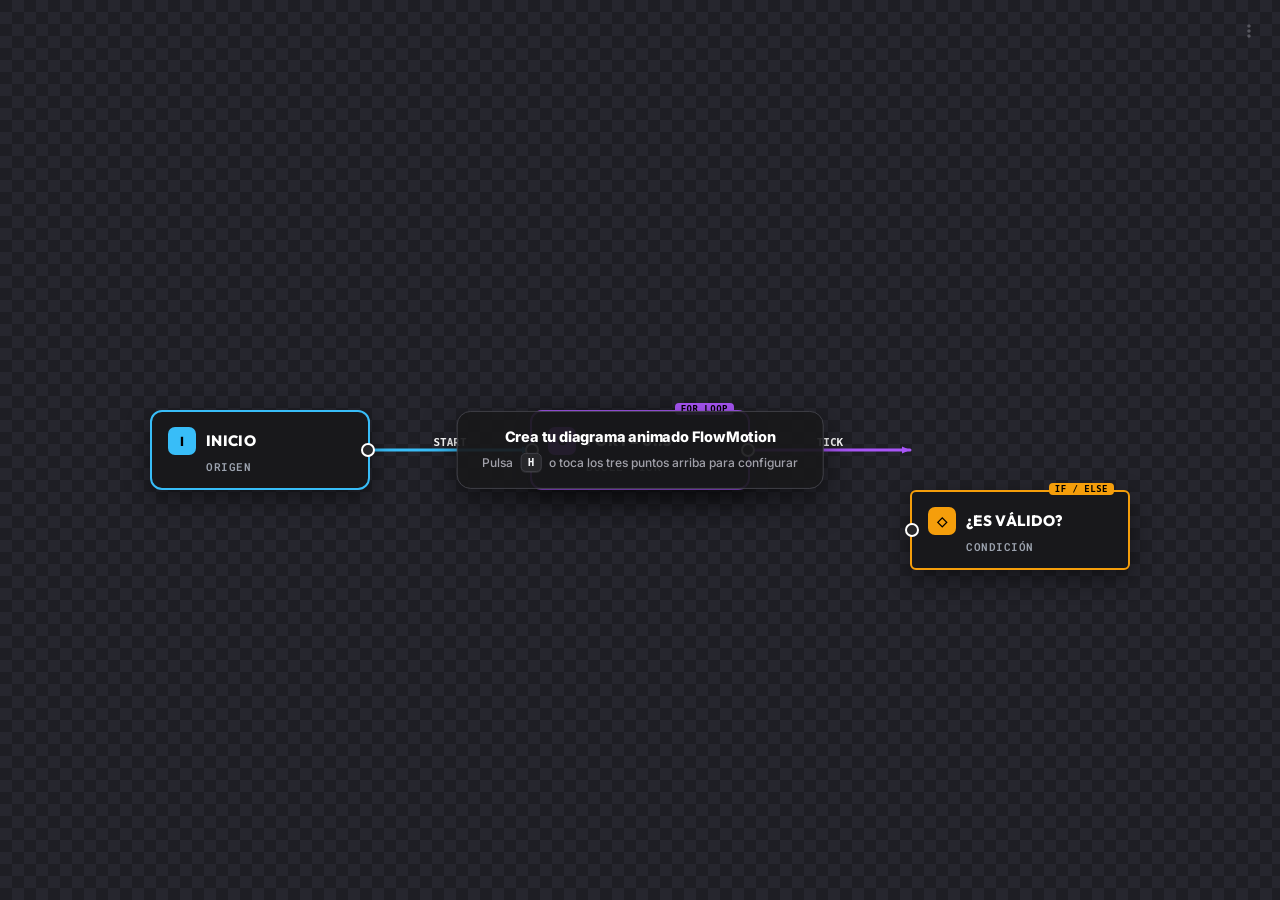
==== commit 297c03a4: "feat(flowmotion): atajos de seleccion (ctrl+c/v/d/z, supr), punchitos condicionales, flechas colorea" ====
--- a/flowmotion/index.html
+++ b/flowmotion/index.html
@@ -17,12 +17,12 @@
   <link rel="icon" href="/favicon.ico" sizes="any">
   <link rel="preconnect" href="https://fonts.googleapis.com">
   <link rel="preconnect" href="https://fonts.gstatic.com">
-  <link href="https://fonts.googleapis.com/css2?family=Inter:wght@400;500;600;700;800;900&family=Outfit:wght@600;700;800;900&display=swap" rel="stylesheet">
+  <link href="https://fonts.googleapis.com/css2?family=Inter:wght@400;500;600;700;800;900&family=Outfit:wght@600;700;800;900&family=Roboto+Mono:wght@500;700&display=swap" rel="stylesheet">
   <link rel="stylesheet" href="/flowmotion/style.css">
 </head>
 <body class="bg-transparent">
 
-  <!-- Mensaje de bienvenida inicial en el centro (Idéntico a PopFX) -->
+  <!-- Mensaje de bienvenida inicial en el centro -->
   <div id="welcome-hint" class="welcome-hint" title="Haz clic o pulsa H para abrir el panel">
     <div class="welcome-hint-title">Crea tu diagrama animado FlowMotion</div>
     <div class="welcome-hint-sub">
@@ -41,12 +41,7 @@
   <div id="stage">
     <!-- Capa SVG para conexiones y flechas -->
     <svg id="stage-connections-svg" class="stage-svg-layer">
-      <defs>
-        <!-- Marcador genérico dinámico -->
-        <marker id="arrowhead-dyn" markerWidth="10" markerHeight="10" refX="8" refY="5" orient="auto">
-          <path d="M 0 1.5 L 8 5 L 0 8.5 z" fill="#38bdf8"/>
-        </marker>
-      </defs>
+      <defs></defs>
       <g id="connections-group"></g>
       <!-- Línea temporal al arrastrar puerto punta a punta -->
       <path id="drag-connect-path" d="" fill="none" stroke="#38bdf8" stroke-width="3" stroke-dasharray="6,6" style="display: none;"/>
@@ -59,7 +54,7 @@
   <!-- PANEL DE CONTROL FLOTANTE A LA DERECHA (ESTRUCTURA EXACTA DE POPFX) -->
   <aside class="control-panel hidden" id="control-panel">
     
-    <!-- Pestañas de Selección (Iconos vectoriales idénticos a PopFX) -->
+    <!-- Pestañas de Selección -->
     <div class="panel-tabs">
       <button class="tab-btn active" data-tab="tab-blocks">
         <svg viewBox="0 0 24 24" width="15" height="15" fill="none" stroke="currentColor" stroke-width="2" stroke-linecap="round" stroke-linejoin="round">
@@ -118,6 +113,17 @@
           </button>
         </div>
 
+        <!-- Selector de Tipo de Bloque (Código / Bucle / Decisión / Proceso) -->
+        <div class="setting-row">
+          <span class="setting-label">Tipo de Bloque</span>
+          <div class="pill-selector" id="block-type-selector">
+            <button type="button" class="pill-opt active" data-type="process" title="Bloque de proceso normal">Proceso</button>
+            <button type="button" class="pill-opt" data-type="loop" title="Bucle For / Repetición">Bucle For</button>
+            <button type="button" class="pill-opt" data-type="decision" title="Condición If / Else">Condición If</button>
+            <button type="button" class="pill-opt" data-type="code" title="Snippet de código / Terminal">Código</button>
+          </div>
+        </div>
+
         <!-- Herramientas Principales: Añadir Bloque y Unir Nodos -->
         <div class="block-tools-row">
           <button type="button" class="btn-tool-action" id="btn-add-block">
@@ -130,6 +136,15 @@
           </button>
         </div>
 
+        <!-- Atajos de Edición -->
+        <div class="shortcuts-legend-card">
+          <span><kbd class="keyboard-badge">Ctrl+C</kbd> Copiar</span>
+          <span><kbd class="keyboard-badge">Ctrl+V</kbd> Pegar</span>
+          <span><kbd class="keyboard-badge">Ctrl+D</kbd> Duplicar</span>
+          <span><kbd class="keyboard-badge">Ctrl+Z</kbd> Deshacer</span>
+          <span><kbd class="keyboard-badge">Supr</kbd> Eliminar</span>
+        </div>
+
         <!-- Lista de Bloques Activos -->
         <div class="section-header-row">
           <div class="section-counter">
@@ -168,7 +183,7 @@
             <button type="button" class="btn-clear-all" id="btn-rebuild-timeline" title="Regenerar secuencia lógica">Auto-ordenar</button>
           </div>
           <div class="timeline-list-container" id="timeline-list">
-            <!-- Se llena dinámicamente con los pasos de la animación -->
+            <!-- Se llena dinámicamente -->
           </div>
         </div>
 
@@ -201,7 +216,7 @@
           <input type="range" id="param-arrow-width" min="2" max="8" step="1" value="3">
         </div>
 
-        <!-- Sonido de Animación (Web Audio pupupup) -->
+        <!-- Sonido de Animación -->
         <div class="sound-control-wrap">
           <label class="custom-checkbox-row">
             <input type="checkbox" id="param-sound-enabled" class="custom-checkbox-input" checked>
@@ -229,7 +244,7 @@
 
       </div>
 
-      <!-- TAB 3: FONDO Y PANTALLA CROMA (IDÉNTICO A POPFX) -->
+      <!-- TAB 3: FONDO Y PANTALLA CROMA -->
       <div class="tab-content" id="tab-screen">
         <div class="setting-row">
           <span class="setting-label">Color de Fondo para Edición (Chroma Key)</span>
@@ -243,14 +258,16 @@
         </div>
 
         <div style="background: rgba(255, 255, 255, 0.04); border: 1px solid #27272a; padding: 14px; border-radius: 10px; font-size: 12.5px; color: #d4d4d8; line-height: 1.6;">
-          <strong style="color: #ffffff; display: block; margin-bottom: 5px;">Tips de grabación:</strong>
-          Pulsa <kbd class="keyboard-badge">H</kbd> para ocultar el panel y <kbd class="keyboard-badge">F11</kbd> para pantalla completa.<br>
-          Pulsa <kbd class="keyboard-badge">Espacio</kbd> para iniciar o pausar y <kbd class="keyboard-badge">R</kbd> para reiniciar al principio.<br>
-          Doble clic sobre cualquier bloque en pantalla para renombrarlo al instante.
-        </div>
-      </div>
-
-      <!-- TAB 4: DESCARGAR SECUENCIA PNG (ZIP) (IDÉNTICO A POPFX) -->
+          <strong style="color: #ffffff; display: block; margin-bottom: 5px;">Atajos de Edición y Grabación:</strong>
+          Haz <strong>clic</strong> en un bloque o flecha para seleccionarlo.<br>
+          Pulsa <kbd class="keyboard-badge">Ctrl+C</kbd> y <kbd class="keyboard-badge">Ctrl+V</kbd> para copiar y pegar.<br>
+          Pulsa <kbd class="keyboard-badge">Ctrl+D</kbd> para duplicar y <kbd class="keyboard-badge">Ctrl+Z</kbd> para deshacer.<br>
+          Pulsa <kbd class="keyboard-badge">Supr</kbd> para eliminar el bloque o flecha seleccionada.<br>
+          Pulsa <kbd class="keyboard-badge">H</kbd> para ocultar el panel y <kbd class="keyboard-badge">Espacio</kbd> para reproducir.
+        </div>
+      </div>
+
+      <!-- TAB 4: DESCARGAR SECUENCIA PNG (ZIP) -->
       <div class="tab-content" id="tab-export">
         
         <!-- Duración -->
@@ -431,22 +448,25 @@
         </p>
         <textarea id="ai-code-input" class="ai-textarea" placeholder='{
   "nodes": [
-    { "id": "cliente", "title": "CLIENTE", "subtitle": "NAVEGADOR", "color": "#38bdf8", "x": 420, "y": 540 },
-    { "id": "servidor", "title": "SERVIDOR", "subtitle": "API REST", "color": "#10b981", "x": 960, "y": 540 },
-    { "id": "db", "title": "BASE DE DATOS", "subtitle": "POSTGRESQL", "color": "#f59e0b", "x": 1500, "y": 540 }
+    { "id": "inicio", "type": "process", "title": "INICIO", "subtitle": "PROCESO", "color": "#38bdf8", "x": 380, "y": 540 },
+    { "id": "loop1", "type": "loop", "title": "FOR I = 0..5", "subtitle": "BUCLE", "color": "#a855f7", "x": 780, "y": 540 },
+    { "id": "cond1", "type": "decision", "title": "¿ES VÁLIDO?", "subtitle": "CONDICIÓN", "color": "#f59e0b", "x": 1180, "y": 540 },
+    { "id": "code1", "type": "code", "title": "EJECUTAR", "subtitle": "socket.emit()", "color": "#10b981", "x": 1580, "y": 540 }
   ],
   "connections": [
-    { "from": "cliente", "fromPort": "right", "to": "servidor", "toPort": "left", "color": "#38bdf8", "label": "REQUEST" },
-    { "from": "servidor", "fromPort": "right", "to": "db", "toPort": "left", "color": "#10b981", "label": "QUERY" },
-    { "from": "servidor", "fromPort": "bottom", "to": "cliente", "toPort": "bottom", "color": "#38bdf8", "label": "RESPONSE" }
+    { "from": "inicio", "fromPort": "right", "to": "loop1", "toPort": "left", "color": "#38bdf8", "label": "START" },
+    { "from": "loop1", "fromPort": "right", "to": "cond1", "toPort": "left", "color": "#a855f7", "label": "TICK" },
+    { "from": "cond1", "fromPort": "right", "to": "code1", "toPort": "left", "color": "#10b981", "label": "SI" },
+    { "from": "cond1", "fromPort": "bottom", "to": "loop1", "toPort": "bottom", "color": "#ef4444", "label": "REINTENTAR" }
   ],
   "sequence": [
-    { "type": "popup", "target": "cliente" },
-    { "type": "arrow", "from": "cliente", "to": "servidor" },
-    { "type": "popup", "target": "servidor" },
-    { "type": "arrow", "from": "servidor", "to": "db" },
-    { "type": "popup", "target": "db" },
-    { "type": "arrow", "from": "servidor", "to": "cliente" }
+    { "type": "popup", "target": "inicio" },
+    { "type": "arrow", "from": "inicio", "to": "loop1" },
+    { "type": "popup", "target": "loop1" },
+    { "type": "arrow", "from": "loop1", "to": "cond1" },
+    { "type": "popup", "target": "cond1" },
+    { "type": "arrow", "from": "cond1", "to": "code1" },
+    { "type": "popup", "target": "code1" }
   ]
 }'></textarea>
       </div>
@@ -474,37 +494,36 @@
       </div>
       <div class="modal-body">
         <p class="modal-desc">
-          Copia y envía este prompt completo y exhaustivo a cualquier IA (ChatGPT, Claude, Gemini o Antigravity) para que genere el diagrama exacto:
+          Copia y envía este prompt a cualquier IA (ChatGPT, Claude, Gemini o Antigravity):
         </p>
-        <textarea id="master-prompt-text" class="ai-textarea" readonly>Actúa como un Diseñador y Desarrollador Experto de Diagramas de Flujo Animados para FlowMotion Studio.
-Tu objetivo es transformar la siguiente idea en un diagrama visual profesional estructurado en formato JSON:
+        <textarea id="master-prompt-text" class="ai-textarea" readonly>Actúa como Diseñador Experto de Diagramas y Arquitectura de Código para FlowMotion Studio.
+Genera un bloque de código JSON válido para representar el siguiente sistema:
 
 IDEA A REPRESENTAR:
-[ESCRIBE AQUÍ TU IDEA EN DETALLE. Ejemplos:
-- "Arquitectura de juego multijugador: Cliente envía input al servidor WebSocket, el servidor ejecuta la simulación de físicas a 60 ticks y sincroniza con Redis y la base de datos PostgreSQL."
-- "Ciclo de combate de un RPG: Iniciar combate -> Elegir habilidad (Ataque o Curación) -> Cálculo de daño -> Enemigo responde -> Repetir hasta victoria."]
-
-REGLAS OBLIGATORIAS DE GENERACIÓN:
-1. Resolución base del lienzo: 1920x1080 píxeles.
-2. Cada nodo en la lista "nodes" debe incluir:
-   - "id": identificador único en minúsculas sin espacios (ej: "cliente", "servidor", "db").
-   - "title": título principal en mayúsculas breves (ej: "CLIENTE", "SERVIDOR", "MAPA").
-   - "subtitle": función o descripción corta en mayúsculas (ej: "INPUT", "API GATEWAY", "DATABASE").
-   - "color": color hexadecimal plano de alto contraste (ej: "#38bdf8", "#10b981", "#f59e0b", "#ef4444", "#a855f7", "#ec4899").
-   - "badge": 1 o 2 letras mayúsculas distintivas para el icono (ej: "C", "S", "DB").
-   - "x": coordenada X numérica (entre 200 y 1720) distribuidas espacialmente para que no se superpongan.
-   - "y": coordenada Y numérica (entre 180 y 900).
-3. Cada conexión en "connections" une dos nodos mediante puertos:
-   - "from": id del nodo origen.
-   - "fromPort": puerto de salida ("right", "left", "top", "bottom").
-   - "to": id del nodo destino.
-   - "toPort": puerto de llegada ("right", "left", "top", "bottom").
+[ESCRIBE AQUÍ TU IDEA. Ejemplos:
+- "Algoritmo de generación procedural de mapa: Iniciar semilla -> Bucle for por cuadrícula 5x5 -> Condición if (es pared o camino) -> Generar habitación o trampa."
+- "Ciclo de red cliente-servidor: Cliente emite input -> Bucle tick de físicas en servidor a 60 FPS -> Si colisión == true guardar en base de datos."]
+
+ESPECIFICACIÓN JSON ESTRICTA:
+1. "nodes": lista de objetos con:
+   - "id": string único (ej: "loop_main", "check_hp").
+   - "type": "process" (proceso normal), "loop" (bucle for/while), "decision" (condición rombo if/else), o "code" (snippet de código/terminal).
+   - "title": título principal en mayúsculas (ej: "FOR I = 0..5", "¿COLISIÓN?", "CALCULAR FÍSICAS").
+   - "subtitle": subtítulo o comando breve (ej: "BUCLE 60 TICKS", "VERIFICAR", "socket.emit()").
+   - "color": color hexadecimal plano (#38bdf8, #10b981, #f59e0b, #ef4444, #a855f7, #ec4899).
+   - "x": coordenada horizontal (200 a 1700).
+   - "y": coordenada vertical (180 a 900).
+2. "connections": lista de flechas entre puertos:
+   - "from": id origen.
+   - "fromPort": "right", "left", "top" o "bottom".
+   - "to": id destino.
+   - "toPort": "right", "left", "top" o "bottom".
    - "color": color hexadecimal de la flecha.
-   - "label": texto descriptivo opcional centrado en la flecha (ej: "HTTP POST", "CALLBACK", "REPETIR").
-4. La lista "sequence" define el orden temporal paso a paso de la animación:
-   - Paso de nodo: { "type": "popup", "target": "id_del_nodo" }
-   - Paso de flecha: { "type": "arrow", "from": "id_origen", "to": "id_destino" }
-5. Responde ÚNICAMENTE con el bloque JSON dentro de ```json ... ``` sin ningún texto antes ni después.</textarea>
+   - "label": texto descriptivo opcional en el centro de la flecha (ej: "SI", "NO", "SIGUIENTE", "REPETIR").
+3. "sequence": lista del orden temporal paso a paso:
+   - { "type": "popup", "target": "id_del_nodo" }
+   - { "type": "arrow", "from": "id_origen", "to": "id_destino" }
+4. Devuelve EXCLUSIVAMENTE el JSON dentro de ```json ... ``` sin comentarios ni relleno.</textarea>
       </div>
       <div class="modal-footer">
         <button type="button" class="btn-modal-primary" id="btn-copy-prompt">Copiar Prompt al Portapapeles</button>
--- a/flowmotion/style.css
+++ b/flowmotion/style.css
@@ -67,6 +67,10 @@
   height: 100%;
   pointer-events: none;
   z-index: 15;
+}
+
+.stage-svg-layer * {
+  pointer-events: stroke;
 }
 
 .nodes-container {
@@ -279,7 +283,7 @@
 }
 
 /* ========================================================
-   BLOQUES Y BOTONES DE ACCIÓN (ESTILO POPFX)
+   HERRAMIENTAS DE BLOQUES Y SELECTORES
    ======================================================== */
 .ai-action-bar {
   display: grid;
@@ -351,7 +355,21 @@
   color: #ffffff;
 }
 
-/* Listas de Bloques y Flechas */
+.shortcuts-legend-card {
+  display: flex;
+  flex-wrap: wrap;
+  gap: 6px;
+  background: rgba(39, 39, 42, 0.4);
+  border: 1px solid #27272a;
+  border-radius: 8px;
+  padding: 8px 10px;
+  font-size: 11px;
+  color: #a1a1aa;
+}
+
+/* ========================================================
+   LISTAS DE BLOQUES Y CONEXIONES EN EL PANEL
+   ======================================================== */
 .section-header-row {
   display: flex;
   align-items: center;
@@ -423,6 +441,12 @@
   border-radius: 8px;
   padding: 6px 10px;
   gap: 8px;
+  transition: border-color 0.15s ease;
+}
+
+.block-row-card.is-selected {
+  border-color: #ffffff;
+  background: #323238;
 }
 
 .block-row-left {
@@ -442,6 +466,18 @@
   background: transparent;
   cursor: pointer;
   flex-shrink: 0;
+}
+
+.block-type-mini-badge {
+  font-size: 9.5px;
+  font-weight: 800;
+  font-family: monospace;
+  padding: 1px 5px;
+  border-radius: 4px;
+  background: #3f3f46;
+  color: #d4d4d8;
+  flex-shrink: 0;
+  text-transform: uppercase;
 }
 
 .block-name-input {
@@ -675,7 +711,7 @@
 }
 
 /* ========================================================
-   PESTAÑA DE FONDO Y PANTALLA CROMA
+   FONDO Y BOTONES CROMA
    ======================================================== */
 .bg-selector-row {
   display: flex;
@@ -718,7 +754,7 @@
 }
 
 /* ========================================================
-   PESTAÑA DESCARGAR (EXPORTAR SECUENCIA PNG ZIP)
+   DESCARGAR (EXPORTAR SECUENCIA PNG ZIP)
    ======================================================== */
 .export-preset-chips {
   display: flex;
@@ -842,7 +878,7 @@
 }
 
 /* ========================================================
-   PIE DEL PANEL (IDÉNTICO A POPFX)
+   PIE DEL PANEL
    ======================================================== */
 .panel-footer {
   padding: 14px 20px 16px 20px;
@@ -938,7 +974,7 @@
 }
 
 /* ========================================================
-   BANNER DE PROGRESO DE EXPORTACIÓN (IDÉNTICO A POPFX)
+   BANNER DE PROGRESO DE EXPORTACIÓN
    ======================================================== */
 .export-banner {
   position: fixed;
@@ -1058,7 +1094,7 @@
 }
 
 /* ========================================================
-   NODOS EN EL LIENZO (CANVAS STAGE)
+   NODOS EN EL LIENZO Y TIPOS DE ELEMENTOS
    ======================================================== */
 .diagram-node {
   position: absolute;
@@ -1077,27 +1113,97 @@
   transform: translate(-50%, -50%);
   user-select: none;
   z-index: 20;
-  transition: box-shadow 0.15s ease, border-color 0.15s ease;
+  transition: box-shadow 0.15s ease, border-color 0.15s ease, outline 0.15s ease;
 }
 
 .diagram-node:hover {
   box-shadow: 0 10px 30px rgba(0, 0, 0, 0.6);
+}
+
+/* Estado SELECCIONADO */
+.diagram-node.is-selected {
+  outline: 2.5px solid #ffffff !important;
+  box-shadow: 0 0 0 4px rgba(255, 255, 255, 0.35), 0 14px 36px rgba(0, 0, 0, 0.8) !important;
 }
 
 .diagram-node.is-dragging {
   cursor: grabbing;
   z-index: 60 !important;
   opacity: 0.95;
-  box-shadow: 0 14px 36px rgba(0, 0, 0, 0.8) !important;
+  box-shadow: 0 16px 40px rgba(0, 0, 0, 0.85) !important;
 }
 
 .diagram-node.is-active-pulse {
-  box-shadow: 0 0 0 4px rgba(255, 255, 255, 0.4), 0 12px 32px rgba(0, 0, 0, 0.8) !important;
+  box-shadow: 0 0 0 4px rgba(255, 255, 255, 0.5), 0 12px 32px rgba(0, 0, 0, 0.8) !important;
 }
 
 .diagram-node.is-connect-source {
   border-color: #3b82f6 !important;
   box-shadow: 0 0 0 4px rgba(59, 130, 246, 0.5) !important;
+}
+
+/* --- TIPO 1: PROCESO (NORMAL) --- */
+.diagram-node.type-process {
+  border-radius: 12px;
+}
+
+/* --- TIPO 2: BUCLE FOR / WHILE --- */
+.diagram-node.type-loop {
+  border-radius: 12px;
+  border-style: solid;
+  position: relative;
+}
+.diagram-node.type-loop::before {
+  content: 'FOR LOOP';
+  position: absolute;
+  top: -9px;
+  right: 14px;
+  background: #a855f7;
+  color: #000000;
+  font-size: 9px;
+  font-weight: 800;
+  font-family: monospace;
+  padding: 1px 6px;
+  border-radius: 4px;
+  letter-spacing: 0.5px;
+}
+
+/* --- TIPO 3: CONDICIÓN IF / ELSE (ROMBO) --- */
+.diagram-node.type-decision {
+  border-radius: 6px;
+  position: relative;
+}
+.diagram-node.type-decision::before {
+  content: 'IF / ELSE';
+  position: absolute;
+  top: -9px;
+  right: 14px;
+  background: #f59e0b;
+  color: #000000;
+  font-size: 9px;
+  font-weight: 800;
+  font-family: monospace;
+  padding: 1px 6px;
+  border-radius: 4px;
+  letter-spacing: 0.5px;
+}
+
+/* --- TIPO 4: BLOQUE DE CÓDIGO / TERMINAL --- */
+.diagram-node.type-code {
+  background: #0d1117;
+  border-radius: 10px;
+  font-family: 'Roboto Mono', monospace;
+  position: relative;
+  padding-top: 18px;
+}
+.diagram-node.type-code::before {
+  content: '● ● ●';
+  position: absolute;
+  top: 4px;
+  left: 12px;
+  font-size: 8px;
+  letter-spacing: 3px;
+  color: #52525b;
 }
 
 .node-header {
@@ -1136,7 +1242,7 @@
 }
 
 .node-sub-display {
-  font-family: monospace;
+  font-family: 'Roboto Mono', monospace;
   font-size: 11px;
   font-weight: 600;
   color: #9ca3af;
@@ -1149,7 +1255,6 @@
   cursor: text;
 }
 
-/* Modo edición rápida de textos en el nodo */
 .node-inline-input {
   background: #27272a;
   border: 1px solid #52525b;
@@ -1163,7 +1268,10 @@
   outline: none;
 }
 
-/* 4 PUERTOS DE CONEXIÓN EN CADA NODO (ARRIBA, ABAJO, IZQUIERDA, DERECHA) */
+/* ========================================================
+   PUERTOS DE CONEXIÓN ("PUNCHITOS"):
+   SOLO SE MUESTRAN SI TIENEN CONEXIÓN O AL HACER HOVER
+   ======================================================== */
 .node-port {
   position: absolute;
   width: 14px;
@@ -1173,7 +1281,24 @@
   border-radius: 50%;
   cursor: crosshair;
   z-index: 30;
-  transition: transform 0.15s ease, background-color 0.15s ease, border-color 0.15s ease;
+  transition: transform 0.15s ease, background-color 0.15s ease;
+  display: none; /* Por defecto oculto */
+}
+
+/* Regla del usuario: Solo se muestran si tienen una flecha conectada */
+.node-port.has-connection {
+  display: block !important;
+}
+
+/* Al pasar el ratón por encima del nodo, se muestran los 4 para poder conectar */
+.diagram-node:hover .node-port {
+  display: block !important;
+}
+
+/* Durante el modo unir nodos o al arrastrar puerto se muestran todos */
+body.is-connecting-mode .node-port,
+body.is-dragging-port .node-port {
+  display: block !important;
 }
 
 .node-port:hover {
@@ -1219,61 +1344,29 @@
 }
 
 /* ========================================================
-   ANIMACIONES POP-UP BOUNCE / DROP / ZOOM / FADE
+   ANIMACIONES POP-UP
    ======================================================== */
 @keyframes popBounce {
-  0% {
-    opacity: 0;
-    transform: translate(-50%, -50%) scale(0.2);
-  }
-  65% {
-    opacity: 1;
-    transform: translate(-50%, -50%) scale(1.15);
-  }
-  85% {
-    transform: translate(-50%, -50%) scale(0.95);
-  }
-  100% {
-    opacity: 1;
-    transform: translate(-50%, -50%) scale(1);
-  }
+  0% { opacity: 0; transform: translate(-50%, -50%) scale(0.2); }
+  65% { opacity: 1; transform: translate(-50%, -50%) scale(1.15); }
+  85% { transform: translate(-50%, -50%) scale(0.95); }
+  100% { opacity: 1; transform: translate(-50%, -50%) scale(1); }
 }
 
 @keyframes popDrop {
-  0% {
-    opacity: 0;
-    transform: translate(-50%, -150%) scale(1.05);
-  }
-  70% {
-    opacity: 1;
-    transform: translate(-50%, -46%) scale(1.02);
-  }
-  100% {
-    opacity: 1;
-    transform: translate(-50%, -50%) scale(1);
-  }
+  0% { opacity: 0; transform: translate(-50%, -150%) scale(1.05); }
+  70% { opacity: 1; transform: translate(-50%, -46%) scale(1.02); }
+  100% { opacity: 1; transform: translate(-50%, -50%) scale(1); }
 }
 
 @keyframes popZoom {
-  0% {
-    opacity: 0;
-    transform: translate(-50%, -50%) scale(0.6);
-  }
-  100% {
-    opacity: 1;
-    transform: translate(-50%, -50%) scale(1);
-  }
+  0% { opacity: 0; transform: translate(-50%, -50%) scale(0.6); }
+  100% { opacity: 1; transform: translate(-50%, -50%) scale(1); }
 }
 
 @keyframes popFade {
-  0% {
-    opacity: 0;
-    transform: translate(-50%, -50%) scale(0.95);
-  }
-  100% {
-    opacity: 1;
-    transform: translate(-50%, -50%) scale(1);
-  }
+  0% { opacity: 0; transform: translate(-50%, -50%) scale(0.95); }
+  100% { opacity: 1; transform: translate(-50%, -50%) scale(1); }
 }
 
 .anim-bounce { animation: popBounce 0.45s cubic-bezier(0.34, 1.56, 0.64, 1) forwards; }
@@ -1281,11 +1374,26 @@
 .anim-zoom { animation: popZoom 0.35s ease-out forwards; }
 .anim-fade { animation: popFade 0.35s ease-out forwards; }
 
-/* Flechas Bezier */
+/* ========================================================
+   FLECHAS Y CONEXIONES (SVG BEZIER)
+   ======================================================== */
 .connection-curve {
   fill: none;
   stroke-linecap: round;
   stroke-linejoin: round;
+  cursor: pointer;
+  transition: stroke-width 0.15s ease, stroke 0.15s ease;
+}
+
+.connection-curve:hover {
+  stroke-width: 5px;
+}
+
+/* Flecha SELECCIONADA */
+.connection-curve.is-selected {
+  stroke: #ffffff !important;
+  stroke-width: 5px !important;
+  filter: drop-shadow(0 0 6px rgba(255, 255, 255, 0.8));
 }
 
 .connection-curve.animating {
@@ -1305,13 +1413,33 @@
   fill: #ffffff;
   text-anchor: middle;
   dominant-baseline: central;
-}
-
-.connection-label-bg {
-  fill: #18181b;
-  stroke: #3f3f46;
-  stroke-width: 1.5px;
-  rx: 6px;
+  cursor: pointer;
+  pointer-events: auto;
+}
+
+/* Botón flotante para desconectar flecha seleccionada */
+.conn-disconnect-badge {
+  position: absolute;
+  background: #ef4444;
+  color: #ffffff;
+  border: 1.5px solid #ffffff;
+  border-radius: 99px;
+  font-size: 10px;
+  font-weight: 800;
+  padding: 3px 8px;
+  cursor: pointer;
+  z-index: 45;
+  transform: translate(-50%, -50%);
+  display: flex;
+  align-items: center;
+  gap: 4px;
+  box-shadow: 0 4px 12px rgba(0, 0, 0, 0.6);
+  transition: transform 0.15s ease, background 0.15s ease;
+}
+
+.conn-disconnect-badge:hover {
+  background: #dc2626;
+  transform: translate(-50%, -50%) scale(1.1);
 }
 
 /* Modales */
@@ -1338,7 +1466,7 @@
   background: #18181b;
   border: 1.5px solid #3f3f46;
   border-radius: 16px;
-  width: 620px;
+  width: 640px;
   max-width: 92vw;
   max-height: 86vh;
   display: flex;
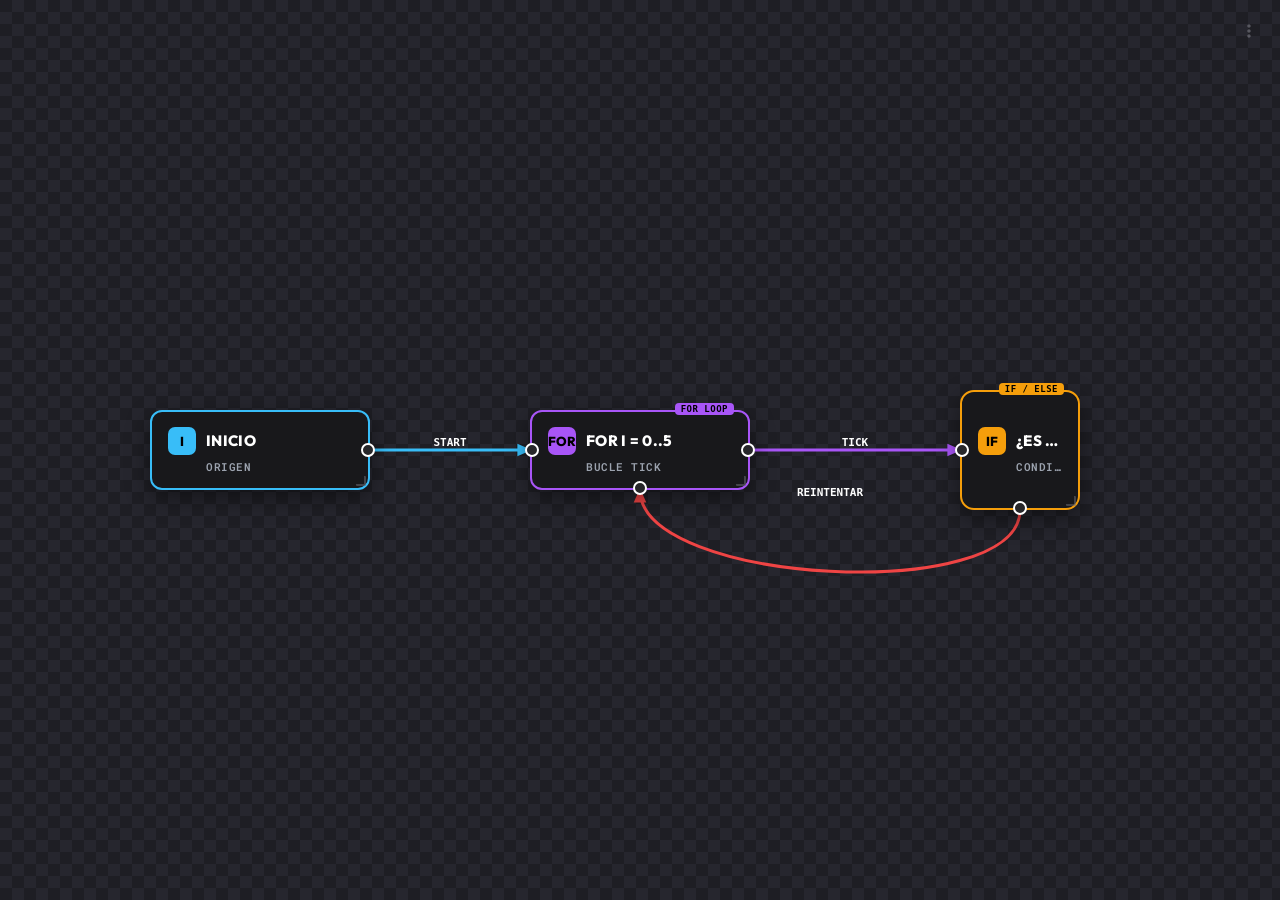
==== commit c0106a3f: "feat(flowmotion): popfx styling, subtabs, arrow hitboxes, inline editing fix, node resizing and colo" ====
--- a/flowmotion/index.html
+++ b/flowmotion/index.html
@@ -30,7 +30,7 @@
     </div>
   </div>
 
-  <!-- Botón 3 Puntos Arriba a la Derecha (Idéntico a PopFX) -->
+  <!-- Botón 3 Puntos Arriba a la Derecha -->
   <button class="top-menu-btn" id="menu-btn" title="Configurar FlowMotion">
     <svg viewBox="0 0 24 24">
       <path d="M12 8c1.1 0 2-.9 2-2s-.9-2-2-2-2 .9-2 2 .9 2 2 2zm0 2c-1.1 0-2 .9-2 2s.9 2 2 2 2-.9 2-2-.9-2-2-2zm0 6c-1.1 0-2 .9-2 2s.9 2 2 2 2-.9 2-2-.9-2-2-2z"/>
@@ -113,17 +113,6 @@
           </button>
         </div>
 
-        <!-- Selector de Tipo de Bloque (Código / Bucle / Decisión / Proceso) -->
-        <div class="setting-row">
-          <span class="setting-label">Tipo de Bloque</span>
-          <div class="pill-selector" id="block-type-selector">
-            <button type="button" class="pill-opt active" data-type="process" title="Bloque de proceso normal">Proceso</button>
-            <button type="button" class="pill-opt" data-type="loop" title="Bucle For / Repetición">Bucle For</button>
-            <button type="button" class="pill-opt" data-type="decision" title="Condición If / Else">Condición If</button>
-            <button type="button" class="pill-opt" data-type="code" title="Snippet de código / Terminal">Código</button>
-          </div>
-        </div>
-
         <!-- Herramientas Principales: Añadir Bloque y Unir Nodos -->
         <div class="block-tools-row">
           <button type="button" class="btn-tool-action" id="btn-add-block">
@@ -136,61 +125,80 @@
           </button>
         </div>
 
-        <!-- Atajos de Edición -->
-        <div class="shortcuts-legend-card">
-          <span><kbd class="keyboard-badge">Ctrl+C</kbd> Copiar</span>
-          <span><kbd class="keyboard-badge">Ctrl+V</kbd> Pegar</span>
-          <span><kbd class="keyboard-badge">Ctrl+D</kbd> Duplicar</span>
-          <span><kbd class="keyboard-badge">Ctrl+Z</kbd> Deshacer</span>
-          <span><kbd class="keyboard-badge">Supr</kbd> Eliminar</span>
-        </div>
-
-        <!-- Lista de Bloques Activos -->
-        <div class="section-header-row">
-          <div class="section-counter">
-            <span>Bloques activos:</span>
+        <!-- Subtabs limpios: [ Bloques (N) ] y [ Flechas (N) ] -->
+        <div class="pill-selector" id="subtab-selector">
+          <button type="button" class="pill-opt active" data-subtab="subtab-nodes">
+            <span>Bloques</span>
             <span class="badge-count" id="nodes-badge-count">0</span>
-          </div>
-          <button type="button" class="btn-clear-all" id="btn-clear-blocks">Limpiar todos</button>
-        </div>
-
-        <div class="items-list-container" id="blocks-list">
-          <!-- Se llena dinámicamente -->
-        </div>
-
-        <!-- Lista de Flechas / Conexiones -->
-        <div class="section-header-row" style="margin-top: 6px;">
-          <div class="section-counter">
-            <span>Flechas y Conexiones:</span>
+          </button>
+          <button type="button" class="pill-opt" data-subtab="subtab-conns">
+            <span>Flechas</span>
             <span class="badge-count" id="connections-badge-count">0</span>
-          </div>
-          <button type="button" class="btn-clear-all" id="btn-clear-connections">Limpiar flechas</button>
-        </div>
-
-        <div class="items-list-container" id="connections-list">
-          <!-- Se llena dinámicamente -->
-        </div>
-
-      </div>
-
-      <!-- TAB 2: ANIMACIÓN Y TIMELINE DE ORDEN -->
+          </button>
+        </div>
+
+        <!-- Subtab 1: Bloques -->
+        <div class="subtab-view active" id="subtab-nodes">
+          <div class="section-header-row">
+            <span class="section-counter">Listado de bloques:</span>
+            <button type="button" class="btn-clear-all" id="btn-clear-blocks">Limpiar todos</button>
+          </div>
+          <div class="items-list-container" id="blocks-list"></div>
+        </div>
+
+        <!-- Subtab 2: Flechas -->
+        <div class="subtab-view" id="subtab-conns" style="display: none;">
+          <div class="section-header-row">
+            <span class="section-counter">Listado de flechas:</span>
+            <button type="button" class="btn-clear-all" id="btn-clear-connections">Limpiar flechas</button>
+          </div>
+          <div class="items-list-container" id="connections-list"></div>
+        </div>
+
+      </div>
+
+      <!-- TAB 2: ANIMACIÓN Y STORYBOARD SECUENCIAL -->
       <div class="tab-content" id="tab-settings">
         
-        <!-- Timeline y Orden de Animación -->
+        <!-- Barra de Reproducción y Scrubber Paso a Paso -->
+        <div class="anim-control-bar">
+          <div class="anim-control-buttons">
+            <button type="button" class="btn-step-nav" id="btn-step-prev" title="Paso anterior (◀)">
+              <svg viewBox="0 0 24 24" width="14" height="14" fill="currentColor"><path d="M6 6h2v12H6zm3.5 6l8.5 6V6z"/></svg>
+            </button>
+            <button type="button" class="btn-main-play" id="btn-play-inline">
+              <svg viewBox="0 0 24 24" width="16" height="16" fill="currentColor"><path d="M8 5v14l11-7z"/></svg>
+              <span id="play-text-inline">Reproducir</span>
+            </button>
+            <button type="button" class="btn-step-nav" id="btn-step-next" title="Paso siguiente (▶)">
+              <svg viewBox="0 0 24 24" width="14" height="14" fill="currentColor"><path d="M6 18l8.5-6L6 6v12zM16 6v12h2V6h-2z"/></svg>
+            </button>
+          </div>
+          <div class="anim-scrubber-wrap">
+            <input type="range" id="param-anim-scrubber" min="0" max="0" value="0" step="1">
+            <span class="anim-scrubber-text" id="val-anim-scrubber">0 / 0</span>
+          </div>
+        </div>
+
+        <!-- Acciones del Timeline -->
+        <div class="timeline-actions-row">
+          <button type="button" class="btn-timeline-add" id="btn-add-color-step">
+            <svg viewBox="0 0 24 24" width="13" height="13" fill="none" stroke="currentColor" stroke-width="2.2"><circle cx="12" cy="12" r="9"/><path d="M12 7v5l3 3"/></svg>
+            <span>+ Cambio de Color</span>
+          </button>
+          <button type="button" class="btn-timeline-rebuild" id="btn-rebuild-timeline" title="Regenerar secuencia lógica">
+            <svg viewBox="0 0 24 24" width="13" height="13" fill="none" stroke="currentColor" stroke-width="2"><path d="M21.5 2v6h-6M21.34 15.57a10 10 0 1 1-.57-8.38l5.67-5.67"/></svg>
+            <span>Auto-ordenar</span>
+          </button>
+        </div>
+
+        <!-- Lista del Timeline -->
+        <div class="timeline-list-container" id="timeline-list"></div>
+
+        <!-- Intervalo entre Pasos -->
         <div class="setting-row">
           <div class="setting-label-wrap">
-            <span class="setting-label">Orden Secuencial de Pasos</span>
-            <button type="button" class="btn-clear-all" id="btn-rebuild-timeline" title="Regenerar secuencia lógica">Auto-ordenar</button>
-          </div>
-          <div class="timeline-list-container" id="timeline-list">
-            <!-- Se llena dinámicamente -->
-          </div>
-        </div>
-
-        <!-- Intervalo entre Pasos -->
-        <div class="setting-row">
-          <div class="setting-label-wrap">
-            <span class="setting-label">Intervalo de aparición</span>
+            <span class="setting-label">Velocidad de paso</span>
             <span class="setting-value" id="val-step-speed">0.50 s</span>
           </div>
           <input type="range" id="param-step-speed" min="0.15" max="1.5" step="0.05" value="0.5">
@@ -198,7 +206,7 @@
 
         <!-- Efecto de Entrada -->
         <div class="setting-row">
-          <span class="setting-label">Efecto de entrada</span>
+          <span class="setting-label">Efecto de aparición</span>
           <select class="custom-select" id="param-anim-effect">
             <option value="bounce" selected>Rebote Elástico (Pop Bounce)</option>
             <option value="drop">Caída Rápida (Drop In)</option>
@@ -372,7 +380,7 @@
 
     </div>
 
-    <!-- Pie del Panel (Idéntico a PopFX) -->
+    <!-- Pie del Panel -->
     <div class="panel-footer">
       <div class="footer-btn-row">
         <button type="button" class="btn-main-play" id="btn-play">
@@ -402,7 +410,7 @@
     </div>
   </aside>
 
-  <!-- BANNER FLOTANTE DE PROGRESO DE EXPORTACIÓN (IDÉNTICO A POPFX) -->
+  <!-- BANNER FLOTANTE DE PROGRESO DE EXPORTACIÓN -->
   <div id="export-banner" class="export-banner hidden">
     <div class="export-banner-inner">
       <div class="export-banner-header">
@@ -448,25 +456,22 @@
         </p>
         <textarea id="ai-code-input" class="ai-textarea" placeholder='{
   "nodes": [
-    { "id": "inicio", "type": "process", "title": "INICIO", "subtitle": "PROCESO", "color": "#38bdf8", "x": 380, "y": 540 },
-    { "id": "loop1", "type": "loop", "title": "FOR I = 0..5", "subtitle": "BUCLE", "color": "#a855f7", "x": 780, "y": 540 },
-    { "id": "cond1", "type": "decision", "title": "¿ES VÁLIDO?", "subtitle": "CONDICIÓN", "color": "#f59e0b", "x": 1180, "y": 540 },
-    { "id": "code1", "type": "code", "title": "EJECUTAR", "subtitle": "socket.emit()", "color": "#10b981", "x": 1580, "y": 540 }
+    { "id": "inicio", "type": "process", "shape": "rect", "title": "INICIO", "subtitle": "PROCESO", "color": "#38bdf8", "x": 380, "y": 540 },
+    { "id": "loop1", "type": "loop", "shape": "rect", "title": "FOR I = 0..5", "subtitle": "BUCLE", "color": "#a855f7", "x": 780, "y": 540 },
+    { "id": "cond1", "type": "decision", "shape": "diamond", "title": "¿ES VÁLIDO?", "subtitle": "CONDICIÓN", "color": "#f59e0b", "x": 1180, "y": 540 },
+    { "id": "code1", "type": "code", "shape": "rect", "title": "EJECUTAR", "subtitle": "socket.emit()", "color": "#10b981", "x": 1580, "y": 540 }
   ],
   "connections": [
     { "from": "inicio", "fromPort": "right", "to": "loop1", "toPort": "left", "color": "#38bdf8", "label": "START" },
     { "from": "loop1", "fromPort": "right", "to": "cond1", "toPort": "left", "color": "#a855f7", "label": "TICK" },
-    { "from": "cond1", "fromPort": "right", "to": "code1", "toPort": "left", "color": "#10b981", "label": "SI" },
-    { "from": "cond1", "fromPort": "bottom", "to": "loop1", "toPort": "bottom", "color": "#ef4444", "label": "REINTENTAR" }
+    { "from": "cond1", "fromPort": "right", "to": "code1", "toPort": "left", "color": "#10b981", "label": "SI" }
   ],
   "sequence": [
     { "type": "popup", "target": "inicio" },
     { "type": "arrow", "from": "inicio", "to": "loop1" },
     { "type": "popup", "target": "loop1" },
-    { "type": "arrow", "from": "loop1", "to": "cond1" },
-    { "type": "popup", "target": "cond1" },
-    { "type": "arrow", "from": "cond1", "to": "code1" },
-    { "type": "popup", "target": "code1" }
+    { "type": "color", "target": "loop1", "color": "#10b981" },
+    { "type": "arrow", "from": "loop1", "to": "cond1" }
   ]
 }'></textarea>
       </div>
@@ -508,6 +513,7 @@
 1. "nodes": lista de objetos con:
    - "id": string único (ej: "loop_main", "check_hp").
    - "type": "process" (proceso normal), "loop" (bucle for/while), "decision" (condición rombo if/else), o "code" (snippet de código/terminal).
+   - "shape": "rect" (rectángulo estándar), "square" (cuadrado), o "pill" (redondeado píldora).
    - "title": título principal en mayúsculas (ej: "FOR I = 0..5", "¿COLISIÓN?", "CALCULAR FÍSICAS").
    - "subtitle": subtítulo o comando breve (ej: "BUCLE 60 TICKS", "VERIFICAR", "socket.emit()").
    - "color": color hexadecimal plano (#38bdf8, #10b981, #f59e0b, #ef4444, #a855f7, #ec4899).
@@ -523,6 +529,7 @@
 3. "sequence": lista del orden temporal paso a paso:
    - { "type": "popup", "target": "id_del_nodo" }
    - { "type": "arrow", "from": "id_origen", "to": "id_destino" }
+   - { "type": "color", "target": "id_del_nodo", "color": "#10b981" }
 4. Devuelve EXCLUSIVAMENTE el JSON dentro de ```json ... ``` sin comentarios ni relleno.</textarea>
       </div>
       <div class="modal-footer">
--- a/flowmotion/style.css
+++ b/flowmotion/style.css
@@ -67,10 +67,6 @@
   height: 100%;
   pointer-events: none;
   z-index: 15;
-}
-
-.stage-svg-layer * {
-  pointer-events: stroke;
 }
 
 .nodes-container {
@@ -261,7 +257,7 @@
   max-height: calc(100vh - 270px);
   display: flex;
   flex-direction: column;
-  gap: 16px;
+  gap: 14px;
 }
 
 .panel-body::-webkit-scrollbar {
@@ -275,7 +271,7 @@
 .tab-content {
   display: none;
   flex-direction: column;
-  gap: 16px;
+  gap: 14px;
 }
 
 .tab-content.active {
@@ -283,8 +279,18 @@
 }
 
 /* ========================================================
-   HERRAMIENTAS DE BLOQUES Y SELECTORES
+   SUB-TABS [BLOQUES] Y [FLECHAS]
    ======================================================== */
+.subtab-view {
+  display: none;
+  flex-direction: column;
+  gap: 10px;
+}
+
+.subtab-view.active {
+  display: flex;
+}
+
 .ai-action-bar {
   display: grid;
   grid-template-columns: 1fr 1fr;
@@ -355,26 +361,14 @@
   color: #ffffff;
 }
 
-.shortcuts-legend-card {
-  display: flex;
-  flex-wrap: wrap;
-  gap: 6px;
-  background: rgba(39, 39, 42, 0.4);
-  border: 1px solid #27272a;
-  border-radius: 8px;
-  padding: 8px 10px;
-  font-size: 11px;
-  color: #a1a1aa;
-}
-
 /* ========================================================
-   LISTAS DE BLOQUES Y CONEXIONES EN EL PANEL
+   LISTAS DE BLOQUES Y FLECHAS
    ======================================================== */
 .section-header-row {
   display: flex;
   align-items: center;
   justify-content: space-between;
-  margin-top: 4px;
+  margin-top: 2px;
 }
 
 .section-counter {
@@ -416,7 +410,7 @@
   display: flex;
   flex-direction: column;
   gap: 6px;
-  max-height: 150px;
+  max-height: 190px;
   overflow-y: auto;
   padding: 4px;
   background: rgba(18, 18, 20, 0.6);
@@ -441,7 +435,8 @@
   border-radius: 8px;
   padding: 6px 10px;
   gap: 8px;
-  transition: border-color 0.15s ease;
+  cursor: pointer;
+  transition: border-color 0.15s ease, background-color 0.15s ease;
 }
 
 .block-row-card.is-selected {
@@ -452,7 +447,7 @@
 .block-row-left {
   display: flex;
   align-items: center;
-  gap: 8px;
+  gap: 6px;
   min-width: 0;
   flex: 1;
 }
@@ -468,16 +463,25 @@
   flex-shrink: 0;
 }
 
+.block-shape-mini-btn,
 .block-type-mini-badge {
   font-size: 9.5px;
   font-weight: 800;
   font-family: monospace;
-  padding: 1px 5px;
+  padding: 2px 5px;
   border-radius: 4px;
   background: #3f3f46;
+  border: 1px solid #52525b;
   color: #d4d4d8;
   flex-shrink: 0;
+  cursor: pointer;
   text-transform: uppercase;
+}
+
+.block-shape-mini-btn:hover,
+.block-type-mini-badge:hover {
+  background: #52525b;
+  color: #ffffff;
 }
 
 .block-name-input {
@@ -530,8 +534,96 @@
 }
 
 /* ========================================================
-   PESTAÑA DE ANIMACIÓN Y TIMELINE (ORDEN SECUENCIAL)
+   ANIMACIÓN: BARRA DE CONTROL, SCRUBBER Y TIMELINE
    ======================================================== */
+.anim-control-bar {
+  display: flex;
+  flex-direction: column;
+  gap: 8px;
+  background: #141416;
+  border: 1px solid #27272a;
+  border-radius: 10px;
+  padding: 10px 12px;
+}
+
+.anim-control-buttons {
+  display: flex;
+  align-items: center;
+  gap: 8px;
+}
+
+.btn-step-nav {
+  width: 32px;
+  height: 32px;
+  background: #27272a;
+  border: 1px solid #3f3f46;
+  border-radius: 8px;
+  color: #f3f4f6;
+  display: flex;
+  align-items: center;
+  justify-content: center;
+  cursor: pointer;
+  transition: all 0.15s ease;
+  flex-shrink: 0;
+}
+
+.btn-step-nav:hover {
+  background: #3f3f46;
+  color: #ffffff;
+}
+
+#btn-play-inline {
+  flex: 1;
+  padding: 7px 10px;
+  font-size: 12.5px;
+}
+
+.anim-scrubber-wrap {
+  display: flex;
+  align-items: center;
+  gap: 10px;
+}
+
+.anim-scrubber-text {
+  font-family: monospace;
+  font-size: 11px;
+  font-weight: 700;
+  color: #a1a1aa;
+  flex-shrink: 0;
+  min-width: 44px;
+  text-align: right;
+}
+
+.timeline-actions-row {
+  display: flex;
+  align-items: center;
+  justify-content: space-between;
+  gap: 8px;
+}
+
+.btn-timeline-add,
+.btn-timeline-rebuild {
+  background: #27272a;
+  border: 1px solid #3f3f46;
+  color: #e4e4e7;
+  padding: 6px 10px;
+  border-radius: 6px;
+  font-size: 11.5px;
+  font-weight: 600;
+  font-family: inherit;
+  cursor: pointer;
+  display: inline-flex;
+  align-items: center;
+  gap: 5px;
+  transition: all 0.15s ease;
+}
+
+.btn-timeline-add:hover,
+.btn-timeline-rebuild:hover {
+  background: #3f3f46;
+  color: #ffffff;
+}
+
 .timeline-list-container {
   display: flex;
   flex-direction: column;
@@ -580,12 +672,28 @@
   flex-shrink: 0;
 }
 
+.step-type-icon {
+  width: 14px;
+  height: 14px;
+  flex-shrink: 0;
+}
+
 .step-label-text {
   font-weight: 600;
   color: #e4e4e7;
   white-space: nowrap;
   overflow: hidden;
   text-overflow: ellipsis;
+}
+
+.step-color-picker {
+  width: 16px;
+  height: 16px;
+  border: none;
+  border-radius: 3px;
+  padding: 0;
+  cursor: pointer;
+  flex-shrink: 0;
 }
 
 .step-row-actions {
@@ -812,7 +920,7 @@
   display: flex;
   align-items: center;
   justify-content: center;
-  gap: 4px;
+  gap: 6px;
 }
 
 .pill-opt:hover {
@@ -1094,7 +1202,7 @@
 }
 
 /* ========================================================
-   NODOS EN EL LIENZO Y TIPOS DE ELEMENTOS
+   NODOS EN EL LIENZO Y FORMAS (RECTÁNGULO, CUADRADO, PÍLDORA)
    ======================================================== */
 .diagram-node {
   position: absolute;
@@ -1120,7 +1228,7 @@
   box-shadow: 0 10px 30px rgba(0, 0, 0, 0.6);
 }
 
-/* Estado SELECCIONADO */
+/* Selección */
 .diagram-node.is-selected {
   outline: 2.5px solid #ffffff !important;
   box-shadow: 0 0 0 4px rgba(255, 255, 255, 0.35), 0 14px 36px rgba(0, 0, 0, 0.8) !important;
@@ -1142,17 +1250,21 @@
   box-shadow: 0 0 0 4px rgba(59, 130, 246, 0.5) !important;
 }
 
-/* --- TIPO 1: PROCESO (NORMAL) --- */
-.diagram-node.type-process {
+/* --- FORMAS GEOMÉTRICAS DE NODOS --- */
+.diagram-node.shape-rect {
   border-radius: 12px;
 }
 
-/* --- TIPO 2: BUCLE FOR / WHILE --- */
-.diagram-node.type-loop {
-  border-radius: 12px;
-  border-style: solid;
-  position: relative;
-}
+.diagram-node.shape-square {
+  border-radius: 14px;
+}
+
+.diagram-node.shape-pill {
+  border-radius: 99px !important;
+  padding: 10px 22px;
+}
+
+/* --- TIPOS DE CONTENIDO --- */
 .diagram-node.type-loop::before {
   content: 'FOR LOOP';
   position: absolute;
@@ -1168,11 +1280,6 @@
   letter-spacing: 0.5px;
 }
 
-/* --- TIPO 3: CONDICIÓN IF / ELSE (ROMBO) --- */
-.diagram-node.type-decision {
-  border-radius: 6px;
-  position: relative;
-}
 .diagram-node.type-decision::before {
   content: 'IF / ELSE';
   position: absolute;
@@ -1188,7 +1295,6 @@
   letter-spacing: 0.5px;
 }
 
-/* --- TIPO 4: BLOQUE DE CÓDIGO / TERMINAL --- */
 .diagram-node.type-code {
   background: #0d1117;
   border-radius: 10px;
@@ -1204,6 +1310,25 @@
   font-size: 8px;
   letter-spacing: 3px;
   color: #52525b;
+}
+
+/* Manejador de Redimensionado */
+.node-resize-handle {
+  position: absolute;
+  bottom: 2px;
+  right: 2px;
+  width: 10px;
+  height: 10px;
+  cursor: se-resize;
+  border-right: 2px solid #71717a;
+  border-bottom: 2px solid #71717a;
+  border-radius: 1px;
+  opacity: 0.5;
+  transition: opacity 0.15s ease;
+}
+
+.diagram-node:hover .node-resize-handle {
+  opacity: 1;
 }
 
 .node-header {
@@ -1255,6 +1380,14 @@
   cursor: text;
 }
 
+/* Caja de edición doble de textos */
+.node-edit-box {
+  display: flex;
+  flex-direction: column;
+  gap: 4px;
+  width: 100%;
+}
+
 .node-inline-input {
   background: #27272a;
   border: 1px solid #52525b;
@@ -1263,14 +1396,17 @@
   font-family: inherit;
   font-size: 13px;
   font-weight: 700;
-  padding: 2px 6px;
+  padding: 3px 6px;
   width: 100%;
   outline: none;
 }
 
+.node-inline-input:focus {
+  border-color: #38bdf8;
+}
+
 /* ========================================================
-   PUERTOS DE CONEXIÓN ("PUNCHITOS"):
-   SOLO SE MUESTRAN SI TIENEN CONEXIÓN O AL HACER HOVER
+   PUERTOS DE CONEXIÓN ("PUNCHITOS")
    ======================================================== */
 .node-port {
   position: absolute;
@@ -1282,20 +1418,19 @@
   cursor: crosshair;
   z-index: 30;
   transition: transform 0.15s ease, background-color 0.15s ease;
-  display: none; /* Por defecto oculto */
-}
-
-/* Regla del usuario: Solo se muestran si tienen una flecha conectada */
+  display: none;
+}
+
+/* Solo se muestran si tienen una flecha conectada */
 .node-port.has-connection {
   display: block !important;
 }
 
-/* Al pasar el ratón por encima del nodo, se muestran los 4 para poder conectar */
+/* Al pasar el ratón por encima del nodo, se muestran los 4 */
 .diagram-node:hover .node-port {
   display: block !important;
 }
 
-/* Durante el modo unir nodos o al arrastrar puerto se muestran todos */
 body.is-connecting-mode .node-port,
 body.is-dragging-port .node-port {
   display: block !important;
@@ -1377,11 +1512,20 @@
 /* ========================================================
    FLECHAS Y CONEXIONES (SVG BEZIER)
    ======================================================== */
+.connection-hitbox {
+  fill: none;
+  stroke: transparent;
+  stroke-width: 18px;
+  cursor: pointer;
+  pointer-events: stroke;
+}
+
 .connection-curve {
   fill: none;
   stroke-linecap: round;
   stroke-linejoin: round;
   cursor: pointer;
+  pointer-events: stroke;
   transition: stroke-width 0.15s ease, stroke 0.15s ease;
 }
 
@@ -1389,7 +1533,6 @@
   stroke-width: 5px;
 }
 
-/* Flecha SELECCIONADA */
 .connection-curve.is-selected {
   stroke: #ffffff !important;
   stroke-width: 5px !important;
@@ -1397,8 +1540,6 @@
 }
 
 .connection-curve.animating {
-  stroke-dasharray: 2000;
-  stroke-dashoffset: 2000;
   animation: drawStroke linear forwards;
 }
 
@@ -1417,7 +1558,6 @@
   pointer-events: auto;
 }
 
-/* Botón flotante para desconectar flecha seleccionada */
 .conn-disconnect-badge {
   position: absolute;
   background: #ef4444;
